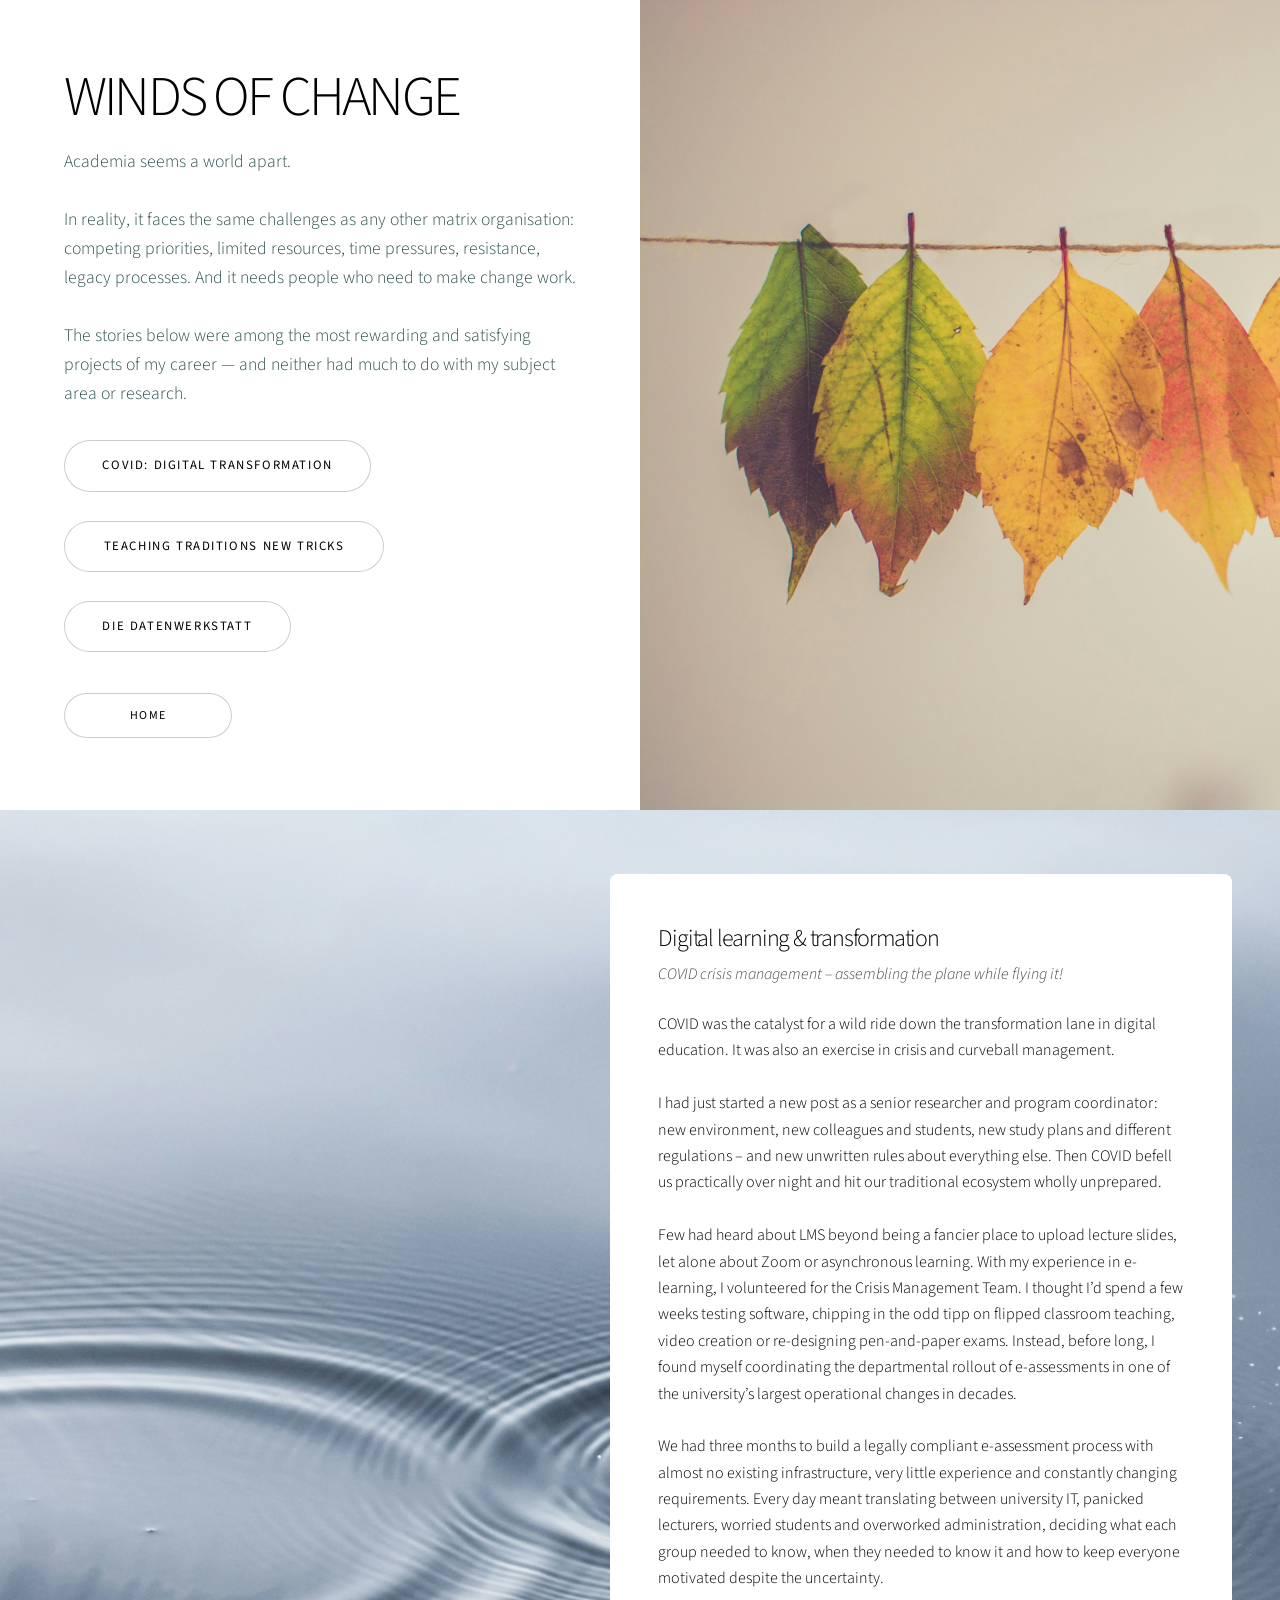
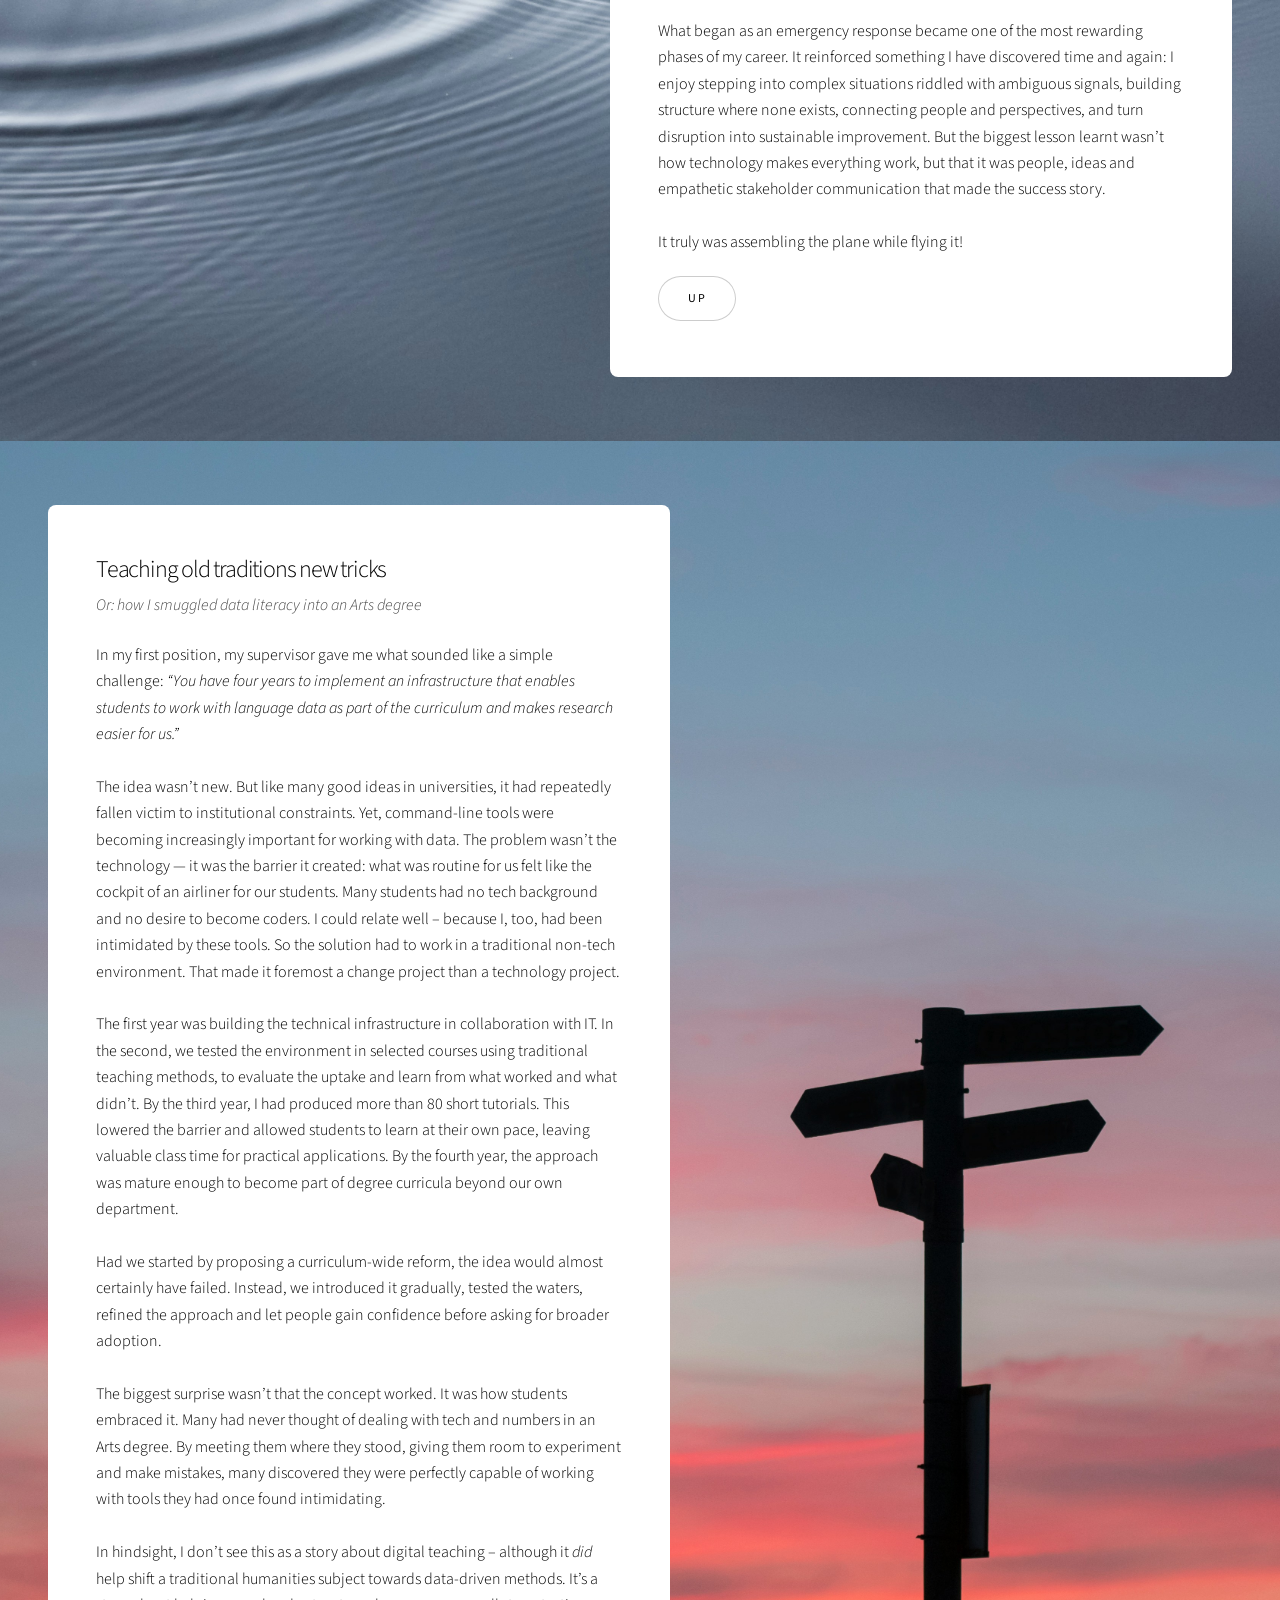
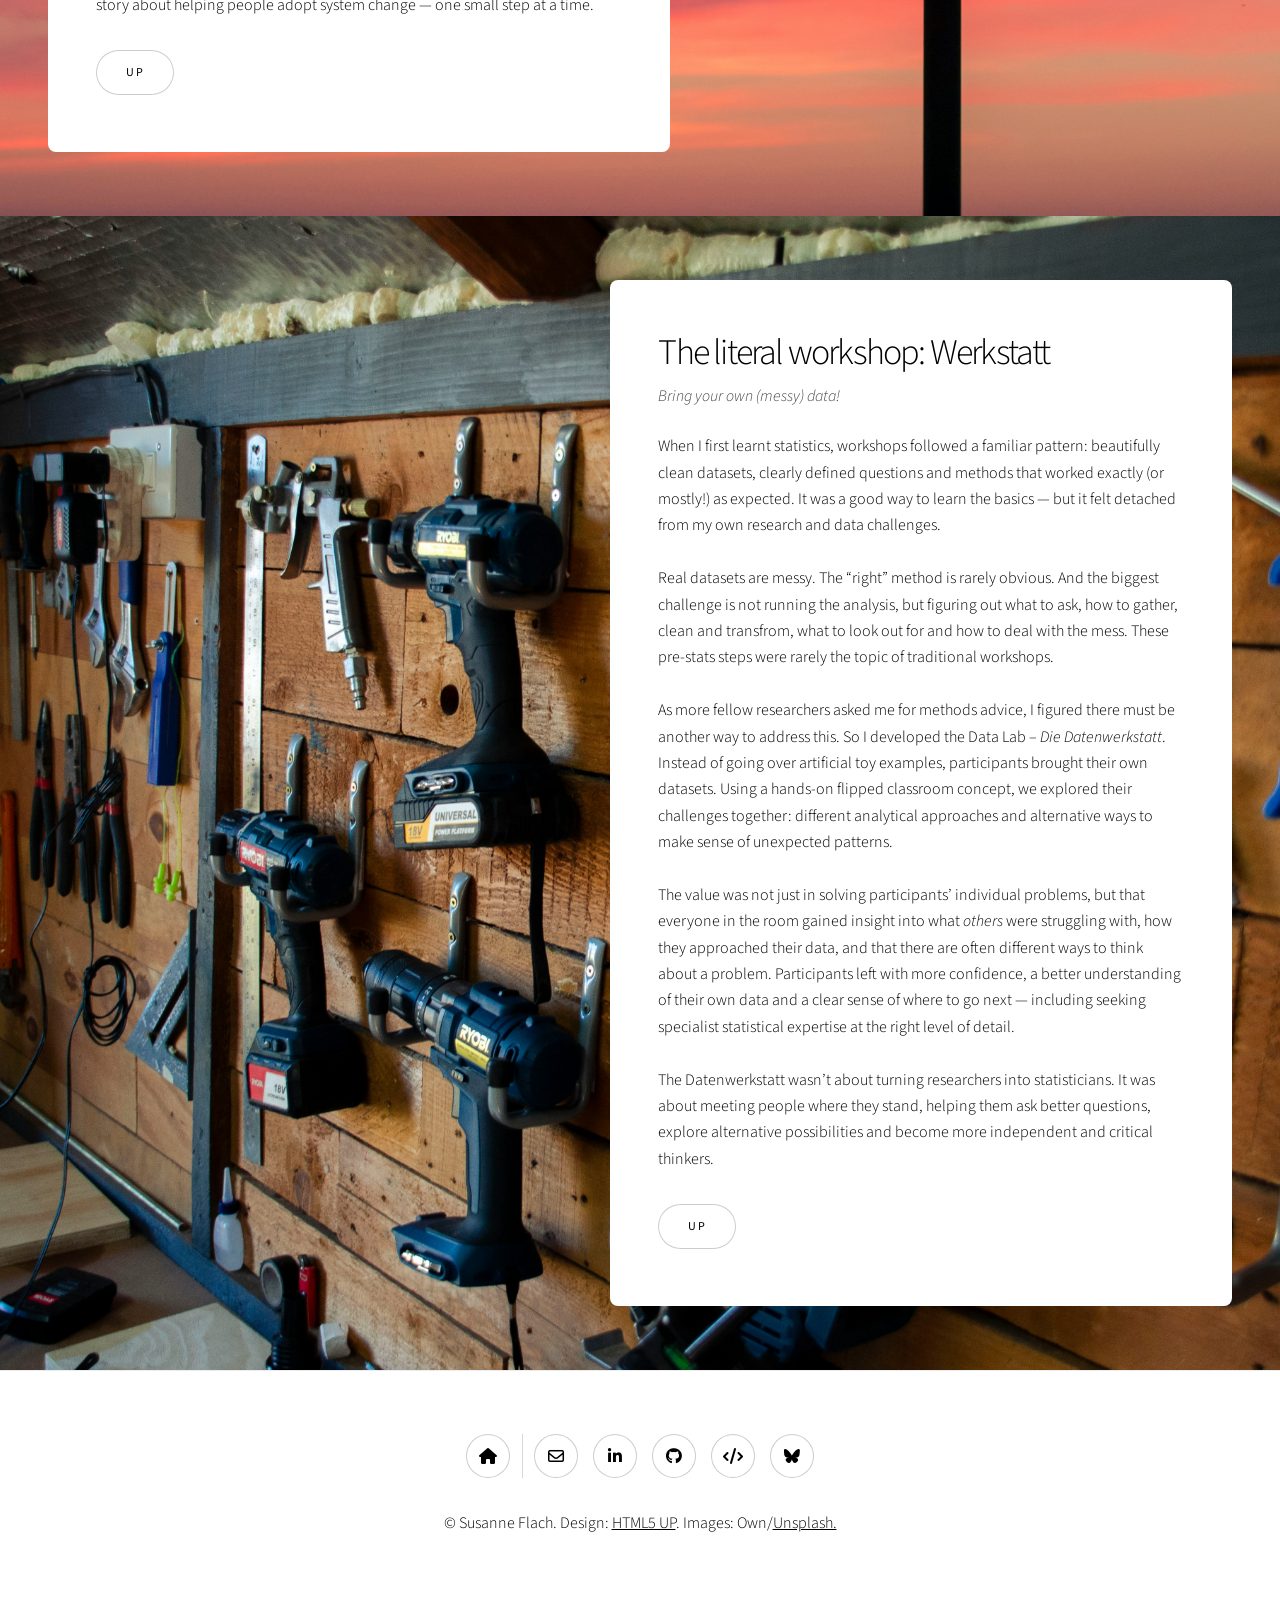
==== thirdpage.html @ 355e0c11 "Initial commit" ====
<!doctype html>
<!--
    Story by HTML5 UP
-->
<html>
  <head>
    <title>The Third Page</title>
    <meta charset="utf-8" />
    <meta
      name="viewport"
      content="width=device-width, initial-scale=1, user-scalable=no"
    />

    <link rel="stylesheet" href="assets/css/main.css" />
    <link rel="stylesheet" href="assets/css/custom.css" />

    <noscript>
      <link rel="stylesheet" href="assets/css/noscript.css" />
    </noscript>
    <link
      rel="stylesheet"
      href="https://cdnjs.cloudflare.com/ajax/libs/font-awesome/6.5.2/css/all.min.css"
    />
  </head>

  <body class="is-preload">
    <!-- Wrapper -->
    <div id="wrapper" class="divided">
      <!-- INTRO -->
      <section
        class="banner style1 orient-left content-align-left image-position-left normal onload-image-fade-in onload-content-fade-right"
      >
        <div class="content">
          <h1>WINDS OF CHANGE</h1>

          <p class="major">
            Academia seems a world apart.<br /><br />In reality, it faces the
            same challenges as any other matrix organisation: competing
            priorities, limited resources, time pressures, resistance, legacy
            processes. And it needs people who need to make change work.
            <br /><br />The stories below were among the most rewarding and
            satisfying projects of my career — and neither had much to do with
            my subject area or research.
          </p>
          <ul class="actions stacked">
            <li>
              <a href="#covid-story" class="button large smooth-scroll"
                >COVID: Digital Transformation</a
              >
            </li>
            <li>
              <a href="#humanities-story" class="button large fit smooth-scroll"
                >Teaching traditions new tricks</a
              >
            </li>
            <li>
              <a href="#datalab-story" class="button large smooth-scroll"
                >Die Datenwerkstatt</a
              >
            </li>
          </ul>
          <ul class="actions stacked">
            <li>
              <a href="index.html" class="button big wide smooth-scroll-middle">
                HOME
              </a>
            </li>
          </ul>
        </div>

        <div class="image">
          <img
            src="images/unsplash/chris-lawton-5IHz5WhosQE-unsplash.jpg"
            alt=""
          />
        </div>
      </section>

      <!-- DIGITAL TRANSFORMATION -->
      <section
        class="spotlight style5 orient-right content-align-left image-position-center onscroll-image-fade-in"
        id="covid-story"
      >
        <div class="content">
          <h3>Digital learning & transformation</h3>
          <header>
            <p>
              COVID crisis management – assembling the plane while flying it!
            </p>
          </header>

          <p style="margin-bottom: 20px">
            COVID was the catalyst for a wild ride down the transformation lane
            in digital education. It was also an exercise in crisis and
            curveball management.<br /><br />I had just started a new post as a
            senior researcher and program coordinator: new environment, new
            colleagues and students, new study plans and different regulations –
            and new unwritten rules about everything else. Then COVID befell us
            practically over night and hit our traditional ecosystem wholly
            unprepared.<br /><br />Few had heard about LMS beyond being a
            fancier place to upload lecture slides, let alone about Zoom or
            asynchronous learning. With my experience in e-learning, I
            volunteered for the Crisis Management Team. I thought I’d spend a
            few weeks testing software, chipping in the odd tipp on flipped
            classroom teaching, video creation or re-designing pen-and-paper
            exams. Instead, before long, I found myself coordinating the
            departmental rollout of e-assessments in one of the university’s
            largest operational changes in decades.<br /><br />We had three
            months to build a legally compliant e-assessment process with almost
            no existing infrastructure, very little experience and constantly
            changing requirements. Every day meant translating between
            university IT, panicked lecturers, worried students and overworked
            administration, deciding what each group needed to know, when they
            needed to know it and how to keep everyone motivated despite the
            uncertainty.<br /><br />
            What began as an emergency response became one of the most rewarding
            phases of my career. It reinforced something I have discovered time
            and again: I enjoy stepping into complex situations riddled with
            ambiguous signals, building structure where none exists, connecting
            people and perspectives, and turn disruption into sustainable
            improvement. But the biggest lesson learnt wasn’t how technology
            makes everything work, but that it was people, ideas and empathetic
            stakeholder communication that made the success story.<br /><br />It
            truly was assembling the plane while flying it!
          </p>

          <ul class="actions stacked">
            <li>
              <a href="#" class="button">Up</a>
            </li>
          </ul>
        </div>

        <div class="image">
          <img
            src="images/unsplash/linus-nylund-Q5QspluNZmM-unsplash.jpg"
            alt=""
          />
        </div>
      </section>

      <!-- CHANGE MANAGEMENT -->
      <section
        class="spotlight style5 orient-left content-align-left image-position-center onscroll-image-fade-in"
        id="humanities-story"
      >
        <div class="content">
          <h3>Teaching old traditions new tricks</h3>
          <header>
            <p>Or: how I smuggled data literacy into an Arts degree</p>
          </header>
          <p>
            In my first position, my supervisor gave me what sounded like a
            simple challenge:
            <i
              >“You have four years to implement an infrastructure that enables
              students to work with language data as part of the curriculum and
              makes research easier for us.”</i
            >
            <br /><br />The idea wasn’t new. But like many good ideas in
            universities, it had repeatedly fallen victim to institutional
            constraints. Yet, command-line tools were becoming increasingly
            important for working with data. The problem wasn’t the technology —
            it was the barrier it created: what was routine for us felt like the
            cockpit of an airliner for our students. Many students had no tech
            background and no desire to become coders. I could relate well –
            because I, too, had been intimidated by these tools. So the solution
            had to work in a traditional non-tech environment. That made it
            foremost a change project than a technology project.<br /><br />The
            first year was building the technical infrastructure in
            collaboration with IT. In the second, we tested the environment in
            selected courses using traditional teaching methods, to evaluate the
            uptake and learn from what worked and what didn’t. By the third
            year, I had produced more than 80 short tutorials. This lowered the
            barrier and allowed students to learn at their own pace, leaving
            valuable class time for practical applications. By the fourth year,
            the approach was mature enough to become part of degree curricula
            beyond our own department. <br /><br />
            Had we started by proposing a curriculum-wide reform, the idea would
            almost certainly have failed. Instead, we introduced it gradually,
            tested the waters, refined the approach and let people gain
            confidence before asking for broader adoption.<br /><br />The
            biggest surprise wasn’t that the concept worked. It was how students
            embraced it. Many had never thought of dealing with tech and numbers
            in an Arts degree. By meeting them where they stood, giving them
            room to experiment and make mistakes, many discovered they were
            perfectly capable of working with tools they had once found
            intimidating.<br /><br />In hindsight, I don’t see this as a story
            about digital teaching – although it <i>did</i>
            help shift a traditional humanities subject towards data-driven
            methods. It’s a story about helping people adopt system change — one
            small step at a time.
          </p>

          <ul class="actions stacked">
            <li>
              <a href="#" class="button">Up</a>
            </li>
          </ul>
        </div>

        <div class="image">
          <img
            src="images/unsplash/javier-allegue-barros-C7B-ExXpOIE-unsplash.jpg"
            alt=""
          />
        </div>
      </section>

      <!-- DATENWERKSTATT -->
      <section
        class="spotlight style5 orient-right content-align-left image-position-center onscroll-image-fade-in"
        id="datalab-story"
      >
        <div class="content">
          <h2>The literal workshop: Werkstatt</h2>
          <header>
            <p>Bring your own (messy) data!</p>
          </header>

          <p>
            When I first learnt statistics, workshops followed a familiar
            pattern: beautifully clean datasets, clearly defined questions and
            methods that worked exactly (or mostly!) as expected. It was a good
            way to learn the basics — but it felt detached from my own research
            and data challenges.
            <br /><br />
            Real datasets are messy. The “right” method is rarely obvious. And
            the biggest challenge is not running the analysis, but figuring out
            what to ask, how to gather, clean and transfrom, what to look out
            for and how to deal with the mess. These pre-stats steps were rarely
            the topic of traditional workshops.
            <br /><br />
            As more fellow researchers asked me for methods advice, I figured
            there must be another way to address this. So I developed the Data
            Lab –
            <i>Die Datenwerkstatt</i>. Instead of going over artificial toy
            examples, participants brought their own datasets. Using a hands-on
            flipped classroom concept, we explored their challenges together:
            different analytical approaches and alternative ways to make sense
            of unexpected patterns. <br /><br />
            The value was not just in solving participants’ individual problems,
            but that everyone in the room gained insight into what
            <i>others</i> were struggling with, how they approached their data,
            and that there are often different ways to think about a problem.
            Participants left with more confidence, a better understanding of
            their own data and a clear sense of where to go next — including
            seeking specialist statistical expertise at the right level of
            detail. <br /><br />
            The Datenwerkstatt wasn’t about turning researchers into
            statisticians. It was about meeting people where they stand, helping
            them ask better questions, explore alternative possibilities and
            become more independent and critical thinkers.
          </p>
          <ul class="actions stacked">
            <li>
              <a href="#" class="button">Up</a>
            </li>
          </ul>
        </div>

        <div class="image">
          <img
            src="images/unsplash/ryno-marais-42eUGq_IOow-unsplash.jpg"
            alt=""
          />
        </div>
      </section>

      <!-- Four -->

      <!-- Footer -->
      <footer class="wrapper style1 align-center">
        <div class="inner">
          <ul class="icons">
            <li class="divider">
              <a href="index.html" class="icon solid style2 fa-home">
                <span class="label">Home</span>
              </a>
            </li>
            <li>
              <a href="mailto:vorzimmer@sfla.ch" class="icon style2 fa-envelope"
                ><span class="label">Email</span></a
              >
            </li>
            <li>
              <a
                href="https://www.linkedin.com/in/susanneflach/"
                target="_blank"
                class="icon brands style2 fa-linkedin-in"
                ><span class="label">LinkedIn</span></a
              >
            </li>
            <li>
              <a
                href="https://github.com/skeptikantin"
                target="_blank"
                class="icon brands style2 fab fa-github"
                ><span class="label">github</span></a
              >
            </li>
            <li>
              <a
                href="https://www.datascienceportfol.io/sflach"
                target="_blank"
                class="icon solid style2 fa-code"
                ><span class="label">github</span></a
              >
            </li>
            <li>
              <a
                href="https://bsky.app/profile/skeptikantin.bsky.social"
                target="_blank"
                class="icon brands style2 fab fa-bluesky"
                ><span class="label">github</span></a
              >
            </li>
          </ul>
          <p>
            &copy; Susanne Flach. Design:
            <a href="https://html5up.net">HTML5 UP</a>. Images: Own/<a
              href="https://unsplash.com/"
              >Unsplash.</a
            >
          </p>
        </div>
      </footer>
    </div>

    <!-- Scripts -->
    <script src="assets/js/jquery.min.js"></script>
    <script src="assets/js/jquery.scrollex.min.js"></script>
    <script src="assets/js/jquery.scrolly.min.js"></script>
    <script src="assets/js/browser.min.js"></script>
    <script src="assets/js/breakpoints.min.js"></script>
    <script src="assets/js/util.js"></script>
    <script src="assets/js/main.js"></script>

    <!-- Custom overrides -->
    <script src="assets/js/custom.js"></script>
  </body>
</html>
---- assets/css/main.css ----
@import url(fontawesome-all.min.css);
@import url('https://fonts.googleapis.com/css?family=Source+Sans+Pro:300,300i,400,400i');

/*
	Story by HTML5 UP
	html5up.net | @ajlkn
	Free for personal and commercial use under the CCA 3.0 license (html5up.net/license)
*/

html,
body,
div,
span,
applet,
object,
iframe,
h1,
h2,
h3,
h4,
h5,
h6,
p,
blockquote,
pre,
a,
abbr,
acronym,
address,
big,
cite,
code,
del,
dfn,
em,
img,
ins,
kbd,
q,
s,
samp,
small,
strike,
strong,
sub,
sup,
tt,
var,
b,
u,
i,
center,
dl,
dt,
dd,
ol,
ul,
li,
fieldset,
form,
label,
legend,
table,
caption,
tbody,
tfoot,
thead,
tr,
th,
td,
article,
aside,
canvas,
details,
embed,
figure,
figcaption,
footer,
header,
hgroup,
menu,
nav,
output,
ruby,
section,
summary,
time,
mark,
audio,
video {
  margin: 0;
  padding: 0;
  border: 0;
  font-size: 100%;
  font: inherit;
  vertical-align: baseline;
}

article,
aside,
details,
figcaption,
figure,
footer,
header,
hgroup,
menu,
nav,
section {
  display: block;
}

body {
  line-height: 1;
}

ol,
ul {
  list-style: none;
}

blockquote,
q {
  quotes: none;
}

blockquote:before,
blockquote:after,
q:before,
q:after {
  content: '';
  content: none;
}

table {
  border-collapse: collapse;
  border-spacing: 0;
}

body {
  -webkit-text-size-adjust: none;
}

mark {
  background-color: transparent;
  color: inherit;
}

input::-moz-focus-inner {
  border: 0;
  padding: 0;
}

input,
select,
textarea {
  -moz-appearance: none;
  -webkit-appearance: none;
  -ms-appearance: none;
  appearance: none;
}

/* Basic */

@-ms-viewport {
  width: device-width;
}

body {
  -ms-overflow-style: scrollbar;
}

@media screen and (max-width: 480px) {
  html,
  body {
    min-width: 320px;
  }
}

html {
  box-sizing: border-box;
}

*,
*:before,
*:after {
  box-sizing: inherit;
}

body {
  background: #ffffff;
}

body.is-preload *,
body.is-preload *:before,
body.is-preload *:after {
  -moz-animation: none !important;
  -webkit-animation: none !important;
  -ms-animation: none !important;
  animation: none !important;
  -moz-transition: none !important;
  -webkit-transition: none !important;
  -ms-transition: none !important;
  transition: none !important;
}

/* Type */

html {
  font-size: 18pt;
}

@media screen and (max-width: 1680px) {
  html {
    font-size: 14pt;
  }
}

@media screen and (max-width: 1280px) {
  html {
    font-size: 12pt;
  }
}

@media screen and (max-width: 736px) {
  html {
    font-size: 11pt;
  }
}

@media screen and (max-width: 360px) {
  html {
    font-size: 10pt;
  }
}

body {
  background-color: #ffffff;
  color: #000000;
}

body,
input,
select,
textarea {
  font-family: 'Source Sans Pro', Helvetica, sans-serif;
  font-size: 1rem;
  font-weight: 300;
  line-height: 1.65;
}

a {
  -moz-transition: color 0.2s ease-in-out;
  -webkit-transition: color 0.2s ease-in-out;
  -ms-transition: color 0.2s ease-in-out;
  transition: color 0.2s ease-in-out;
  text-decoration: underline;
}

a:hover {
  text-decoration: none;
}

strong,
b {
  font-weight: 400;
}

em,
i {
  font-style: italic;
}

p {
  margin: 0 0 2rem 0;
}

p.major {
  font-size: 1.25rem;
}

h1,
h2,
h3,
h4,
h5,
h6 {
  font-weight: 300;
  line-height: 1.375;
  letter-spacing: -0.05em;
  margin: 0 0 1rem 0;
}

h1 a,
h2 a,
h3 a,
h4 a,
h5 a,
h6 a {
  color: inherit;
  text-decoration: none;
}

h1 {
  font-size: 3.5rem;
  line-height: 1.2;
}

h2 {
  font-size: 2.25rem;
}

h3 {
  font-size: 1.5rem;
}

h4 {
  font-size: 1.1rem;
}

h5 {
  font-size: 0.9rem;
}

h6 {
  font-size: 0.7rem;
}

sub {
  font-size: 0.8rem;
  position: relative;
  top: 0.5rem;
}

sup {
  font-size: 0.8rem;
  position: relative;
  top: -0.5rem;
}

blockquote {
  border-left: solid 4px;
  font-style: italic;
  margin: 0 0 2rem 0;
  padding: 0.5rem 0 0.5rem 2rem;
}

code {
  border-radius: 4px;
  font-family: 'Courier New', monospace;
  font-size: 0.9em;
  margin: 0 0.25rem;
  padding: 0.25rem 0.325rem;
}

pre {
  -webkit-overflow-scrolling: touch;
  font-family: 'Courier New', monospace;
  font-size: 0.9em;
  margin: 0 0 2rem 0;
}

pre code {
  display: block;
  line-height: 1.5;
  padding: 0.75rem 1rem;
  overflow-x: auto;
}

hr {
  border: 0;
  border-bottom: solid 1px;
  margin: 2.5rem 0;
}

hr.major {
  margin: 3.5rem 0;
}

.align-left {
  text-align: left;
}

.align-center {
  text-align: center;
}

.align-right {
  text-align: right;
}

@media screen and (max-width: 736px) {
  p.major {
    font-size: 1.1rem;
  }

  h1 {
    font-size: 2.5rem;
  }

  h2 {
    font-size: 2rem;
  }

  h3 {
    font-size: 1.25rem;
  }

  h4 {
    font-size: 1rem;
  }
}

input,
select,
textarea {
  color: #000000;
}

a {
  color: #000000;
}

a:hover {
  color: #47d3e5;
}

strong,
b {
  color: #000000;
}

h1,
h2,
h3,
h4,
h5,
h6 {
  color: #000000;
}

blockquote {
  border-left-color: rgba(0, 0, 0, 0.2);
}

code {
  background: rgba(0, 0, 0, 0.05);
  border-color: rgba(0, 0, 0, 0.2);
}

hr {
  border-bottom-color: rgba(0, 0, 0, 0.2);
}

/* Row */

.row {
  display: flex;
  flex-wrap: wrap;
  box-sizing: border-box;
  align-items: stretch;
}

.row > * {
  box-sizing: border-box;
}

.row.gtr-uniform > * > :last-child {
  margin-bottom: 0;
}

.row.aln-left {
  justify-content: flex-start;
}

.row.aln-center {
  justify-content: center;
}

.row.aln-right {
  justify-content: flex-end;
}

.row.aln-top {
  align-items: flex-start;
}

.row.aln-middle {
  align-items: center;
}

.row.aln-bottom {
  align-items: flex-end;
}

.row > .imp {
  order: -1;
}

.row > .col-1 {
  width: 8.33333%;
}

.row > .off-1 {
  margin-left: 8.33333%;
}

.row > .col-2 {
  width: 16.66667%;
}

.row > .off-2 {
  margin-left: 16.66667%;
}

.row > .col-3 {
  width: 25%;
}

.row > .off-3 {
  margin-left: 25%;
}

.row > .col-4 {
  width: 33.33333%;
}

.row > .off-4 {
  margin-left: 33.33333%;
}

.row > .col-5 {
  width: 41.66667%;
}

.row > .off-5 {
  margin-left: 41.66667%;
}

.row > .col-6 {
  width: 50%;
}

.row > .off-6 {
  margin-left: 50%;
}

.row > .col-7 {
  width: 58.33333%;
}

.row > .off-7 {
  margin-left: 58.33333%;
}

.row > .col-8 {
  width: 66.66667%;
}

.row > .off-8 {
  margin-left: 66.66667%;
}

.row > .col-9 {
  width: 75%;
}

.row > .off-9 {
  margin-left: 75%;
}

.row > .col-10 {
  width: 83.33333%;
}

.row > .off-10 {
  margin-left: 83.33333%;
}

.row > .col-11 {
  width: 91.66667%;
}

.row > .off-11 {
  margin-left: 91.66667%;
}

.row > .col-12 {
  width: 100%;
}

.row > .off-12 {
  margin-left: 100%;
}

.row.gtr-0 {
  margin-top: 0;
  margin-left: 0rem;
}

.row.gtr-0 > * {
  padding: 0 0 0 0rem;
}

.row.gtr-0.gtr-uniform {
  margin-top: 0rem;
}

.row.gtr-0.gtr-uniform > * {
  padding-top: 0rem;
}

.row.gtr-25 {
  margin-top: 0;
  margin-left: -0.5rem;
}

.row.gtr-25 > * {
  padding: 0 0 0 0.5rem;
}

.row.gtr-25.gtr-uniform {
  margin-top: -0.5rem;
}

.row.gtr-25.gtr-uniform > * {
  padding-top: 0.5rem;
}

.row.gtr-50 {
  margin-top: 0;
  margin-left: -1rem;
}

.row.gtr-50 > * {
  padding: 0 0 0 1rem;
}

.row.gtr-50.gtr-uniform {
  margin-top: -1rem;
}

.row.gtr-50.gtr-uniform > * {
  padding-top: 1rem;
}

.row {
  margin-top: 0;
  margin-left: -2rem;
}

.row > * {
  padding: 0 0 0 2rem;
}

.row.gtr-uniform {
  margin-top: -2rem;
}

.row.gtr-uniform > * {
  padding-top: 2rem;
}

.row.gtr-150 {
  margin-top: 0;
  margin-left: -3rem;
}

.row.gtr-150 > * {
  padding: 0 0 0 3rem;
}

.row.gtr-150.gtr-uniform {
  margin-top: -3rem;
}

.row.gtr-150.gtr-uniform > * {
  padding-top: 3rem;
}

.row.gtr-200 {
  margin-top: 0;
  margin-left: -4rem;
}

.row.gtr-200 > * {
  padding: 0 0 0 4rem;
}

.row.gtr-200.gtr-uniform {
  margin-top: -4rem;
}

.row.gtr-200.gtr-uniform > * {
  padding-top: 4rem;
}

@media screen and (max-width: 1680px) {
  .row {
    display: flex;
    flex-wrap: wrap;
    box-sizing: border-box;
    align-items: stretch;
  }

  .row > * {
    box-sizing: border-box;
  }

  .row.gtr-uniform > * > :last-child {
    margin-bottom: 0;
  }

  .row.aln-left {
    justify-content: flex-start;
  }

  .row.aln-center {
    justify-content: center;
  }

  .row.aln-right {
    justify-content: flex-end;
  }

  .row.aln-top {
    align-items: flex-start;
  }

  .row.aln-middle {
    align-items: center;
  }

  .row.aln-bottom {
    align-items: flex-end;
  }

  .row > .imp-xlarge {
    order: -1;
  }

  .row > .col-1-xlarge {
    width: 8.33333%;
  }

  .row > .off-1-xlarge {
    margin-left: 8.33333%;
  }

  .row > .col-2-xlarge {
    width: 16.66667%;
  }

  .row > .off-2-xlarge {
    margin-left: 16.66667%;
  }

  .row > .col-3-xlarge {
    width: 25%;
  }

  .row > .off-3-xlarge {
    margin-left: 25%;
  }

  .row > .col-4-xlarge {
    width: 33.33333%;
  }

  .row > .off-4-xlarge {
    margin-left: 33.33333%;
  }

  .row > .col-5-xlarge {
    width: 41.66667%;
  }

  .row > .off-5-xlarge {
    margin-left: 41.66667%;
  }

  .row > .col-6-xlarge {
    width: 50%;
  }

  .row > .off-6-xlarge {
    margin-left: 50%;
  }

  .row > .col-7-xlarge {
    width: 58.33333%;
  }

  .row > .off-7-xlarge {
    margin-left: 58.33333%;
  }

  .row > .col-8-xlarge {
    width: 66.66667%;
  }

  .row > .off-8-xlarge {
    margin-left: 66.66667%;
  }

  .row > .col-9-xlarge {
    width: 75%;
  }

  .row > .off-9-xlarge {
    margin-left: 75%;
  }

  .row > .col-10-xlarge {
    width: 83.33333%;
  }

  .row > .off-10-xlarge {
    margin-left: 83.33333%;
  }

  .row > .col-11-xlarge {
    width: 91.66667%;
  }

  .row > .off-11-xlarge {
    margin-left: 91.66667%;
  }

  .row > .col-12-xlarge {
    width: 100%;
  }

  .row > .off-12-xlarge {
    margin-left: 100%;
  }

  .row.gtr-0 {
    margin-top: 0;
    margin-left: 0rem;
  }

  .row.gtr-0 > * {
    padding: 0 0 0 0rem;
  }

  .row.gtr-0.gtr-uniform {
    margin-top: 0rem;
  }

  .row.gtr-0.gtr-uniform > * {
    padding-top: 0rem;
  }

  .row.gtr-25 {
    margin-top: 0;
    margin-left: -0.5rem;
  }

  .row.gtr-25 > * {
    padding: 0 0 0 0.5rem;
  }

  .row.gtr-25.gtr-uniform {
    margin-top: -0.5rem;
  }

  .row.gtr-25.gtr-uniform > * {
    padding-top: 0.5rem;
  }

  .row.gtr-50 {
    margin-top: 0;
    margin-left: -1rem;
  }

  .row.gtr-50 > * {
    padding: 0 0 0 1rem;
  }

  .row.gtr-50.gtr-uniform {
    margin-top: -1rem;
  }

  .row.gtr-50.gtr-uniform > * {
    padding-top: 1rem;
  }

  .row {
    margin-top: 0;
    margin-left: -2rem;
  }

  .row > * {
    padding: 0 0 0 2rem;
  }

  .row.gtr-uniform {
    margin-top: -2rem;
  }

  .row.gtr-uniform > * {
    padding-top: 2rem;
  }

  .row.gtr-150 {
    margin-top: 0;
    margin-left: -3rem;
  }

  .row.gtr-150 > * {
    padding: 0 0 0 3rem;
  }

  .row.gtr-150.gtr-uniform {
    margin-top: -3rem;
  }

  .row.gtr-150.gtr-uniform > * {
    padding-top: 3rem;
  }

  .row.gtr-200 {
    margin-top: 0;
    margin-left: -4rem;
  }

  .row.gtr-200 > * {
    padding: 0 0 0 4rem;
  }

  .row.gtr-200.gtr-uniform {
    margin-top: -4rem;
  }

  .row.gtr-200.gtr-uniform > * {
    padding-top: 4rem;
  }
}

@media screen and (max-width: 1280px) {
  .row {
    display: flex;
    flex-wrap: wrap;
    box-sizing: border-box;
    align-items: stretch;
  }

  .row > * {
    box-sizing: border-box;
  }

  .row.gtr-uniform > * > :last-child {
    margin-bottom: 0;
  }

  .row.aln-left {
    justify-content: flex-start;
  }

  .row.aln-center {
    justify-content: center;
  }

  .row.aln-right {
    justify-content: flex-end;
  }

  .row.aln-top {
    align-items: flex-start;
  }

  .row.aln-middle {
    align-items: center;
  }

  .row.aln-bottom {
    align-items: flex-end;
  }

  .row > .imp-large {
    order: -1;
  }

  .row > .col-1-large {
    width: 8.33333%;
  }

  .row > .off-1-large {
    margin-left: 8.33333%;
  }

  .row > .col-2-large {
    width: 16.66667%;
  }

  .row > .off-2-large {
    margin-left: 16.66667%;
  }

  .row > .col-3-large {
    width: 25%;
  }

  .row > .off-3-large {
    margin-left: 25%;
  }

  .row > .col-4-large {
    width: 33.33333%;
  }

  .row > .off-4-large {
    margin-left: 33.33333%;
  }

  .row > .col-5-large {
    width: 41.66667%;
  }

  .row > .off-5-large {
    margin-left: 41.66667%;
  }

  .row > .col-6-large {
    width: 50%;
  }

  .row > .off-6-large {
    margin-left: 50%;
  }

  .row > .col-7-large {
    width: 58.33333%;
  }

  .row > .off-7-large {
    margin-left: 58.33333%;
  }

  .row > .col-8-large {
    width: 66.66667%;
  }

  .row > .off-8-large {
    margin-left: 66.66667%;
  }

  .row > .col-9-large {
    width: 75%;
  }

  .row > .off-9-large {
    margin-left: 75%;
  }

  .row > .col-10-large {
    width: 83.33333%;
  }

  .row > .off-10-large {
    margin-left: 83.33333%;
  }

  .row > .col-11-large {
    width: 91.66667%;
  }

  .row > .off-11-large {
    margin-left: 91.66667%;
  }

  .row > .col-12-large {
    width: 100%;
  }

  .row > .off-12-large {
    margin-left: 100%;
  }

  .row.gtr-0 {
    margin-top: 0;
    margin-left: 0rem;
  }

  .row.gtr-0 > * {
    padding: 0 0 0 0rem;
  }

  .row.gtr-0.gtr-uniform {
    margin-top: 0rem;
  }

  .row.gtr-0.gtr-uniform > * {
    padding-top: 0rem;
  }

  .row.gtr-25 {
    margin-top: 0;
    margin-left: -0.5rem;
  }

  .row.gtr-25 > * {
    padding: 0 0 0 0.5rem;
  }

  .row.gtr-25.gtr-uniform {
    margin-top: -0.5rem;
  }

  .row.gtr-25.gtr-uniform > * {
    padding-top: 0.5rem;
  }

  .row.gtr-50 {
    margin-top: 0;
    margin-left: -1rem;
  }

  .row.gtr-50 > * {
    padding: 0 0 0 1rem;
  }

  .row.gtr-50.gtr-uniform {
    margin-top: -1rem;
  }

  .row.gtr-50.gtr-uniform > * {
    padding-top: 1rem;
  }

  .row {
    margin-top: 0;
    margin-left: -2rem;
  }

  .row > * {
    padding: 0 0 0 2rem;
  }

  .row.gtr-uniform {
    margin-top: -2rem;
  }

  .row.gtr-uniform > * {
    padding-top: 2rem;
  }

  .row.gtr-150 {
    margin-top: 0;
    margin-left: -3rem;
  }

  .row.gtr-150 > * {
    padding: 0 0 0 3rem;
  }

  .row.gtr-150.gtr-uniform {
    margin-top: -3rem;
  }

  .row.gtr-150.gtr-uniform > * {
    padding-top: 3rem;
  }

  .row.gtr-200 {
    margin-top: 0;
    margin-left: -4rem;
  }

  .row.gtr-200 > * {
    padding: 0 0 0 4rem;
  }

  .row.gtr-200.gtr-uniform {
    margin-top: -4rem;
  }

  .row.gtr-200.gtr-uniform > * {
    padding-top: 4rem;
  }
}

@media screen and (max-width: 980px) {
  .row {
    display: flex;
    flex-wrap: wrap;
    box-sizing: border-box;
    align-items: stretch;
  }

  .row > * {
    box-sizing: border-box;
  }

  .row.gtr-uniform > * > :last-child {
    margin-bottom: 0;
  }

  .row.aln-left {
    justify-content: flex-start;
  }

  .row.aln-center {
    justify-content: center;
  }

  .row.aln-right {
    justify-content: flex-end;
  }

  .row.aln-top {
    align-items: flex-start;
  }

  .row.aln-middle {
    align-items: center;
  }

  .row.aln-bottom {
    align-items: flex-end;
  }

  .row > .imp-medium {
    order: -1;
  }

  .row > .col-1-medium {
    width: 8.33333%;
  }

  .row > .off-1-medium {
    margin-left: 8.33333%;
  }

  .row > .col-2-medium {
    width: 16.66667%;
  }

  .row > .off-2-medium {
    margin-left: 16.66667%;
  }

  .row > .col-3-medium {
    width: 25%;
  }

  .row > .off-3-medium {
    margin-left: 25%;
  }

  .row > .col-4-medium {
    width: 33.33333%;
  }

  .row > .off-4-medium {
    margin-left: 33.33333%;
  }

  .row > .col-5-medium {
    width: 41.66667%;
  }

  .row > .off-5-medium {
    margin-left: 41.66667%;
  }

  .row > .col-6-medium {
    width: 50%;
  }

  .row > .off-6-medium {
    margin-left: 50%;
  }

  .row > .col-7-medium {
    width: 58.33333%;
  }

  .row > .off-7-medium {
    margin-left: 58.33333%;
  }

  .row > .col-8-medium {
    width: 66.66667%;
  }

  .row > .off-8-medium {
    margin-left: 66.66667%;
  }

  .row > .col-9-medium {
    width: 75%;
  }

  .row > .off-9-medium {
    margin-left: 75%;
  }

  .row > .col-10-medium {
    width: 83.33333%;
  }

  .row > .off-10-medium {
    margin-left: 83.33333%;
  }

  .row > .col-11-medium {
    width: 91.66667%;
  }

  .row > .off-11-medium {
    margin-left: 91.66667%;
  }

  .row > .col-12-medium {
    width: 100%;
  }

  .row > .off-12-medium {
    margin-left: 100%;
  }

  .row.gtr-0 {
    margin-top: 0;
    margin-left: 0rem;
  }

  .row.gtr-0 > * {
    padding: 0 0 0 0rem;
  }

  .row.gtr-0.gtr-uniform {
    margin-top: 0rem;
  }

  .row.gtr-0.gtr-uniform > * {
    padding-top: 0rem;
  }

  .row.gtr-25 {
    margin-top: 0;
    margin-left: -0.5rem;
  }

  .row.gtr-25 > * {
    padding: 0 0 0 0.5rem;
  }

  .row.gtr-25.gtr-uniform {
    margin-top: -0.5rem;
  }

  .row.gtr-25.gtr-uniform > * {
    padding-top: 0.5rem;
  }

  .row.gtr-50 {
    margin-top: 0;
    margin-left: -1rem;
  }

  .row.gtr-50 > * {
    padding: 0 0 0 1rem;
  }

  .row.gtr-50.gtr-uniform {
    margin-top: -1rem;
  }

  .row.gtr-50.gtr-uniform > * {
    padding-top: 1rem;
  }

  .row {
    margin-top: 0;
    margin-left: -2rem;
  }

  .row > * {
    padding: 0 0 0 2rem;
  }

  .row.gtr-uniform {
    margin-top: -2rem;
  }

  .row.gtr-uniform > * {
    padding-top: 2rem;
  }

  .row.gtr-150 {
    margin-top: 0;
    margin-left: -3rem;
  }

  .row.gtr-150 > * {
    padding: 0 0 0 3rem;
  }

  .row.gtr-150.gtr-uniform {
    margin-top: -3rem;
  }

  .row.gtr-150.gtr-uniform > * {
    padding-top: 3rem;
  }

  .row.gtr-200 {
    margin-top: 0;
    margin-left: -4rem;
  }

  .row.gtr-200 > * {
    padding: 0 0 0 4rem;
  }

  .row.gtr-200.gtr-uniform {
    margin-top: -4rem;
  }

  .row.gtr-200.gtr-uniform > * {
    padding-top: 4rem;
  }
}

@media screen and (max-width: 736px) {
  .row {
    display: flex;
    flex-wrap: wrap;
    box-sizing: border-box;
    align-items: stretch;
  }

  .row > * {
    box-sizing: border-box;
  }

  .row.gtr-uniform > * > :last-child {
    margin-bottom: 0;
  }

  .row.aln-left {
    justify-content: flex-start;
  }

  .row.aln-center {
    justify-content: center;
  }

  .row.aln-right {
    justify-content: flex-end;
  }

  .row.aln-top {
    align-items: flex-start;
  }

  .row.aln-middle {
    align-items: center;
  }

  .row.aln-bottom {
    align-items: flex-end;
  }

  .row > .imp-small {
    order: -1;
  }

  .row > .col-1-small {
    width: 8.33333%;
  }

  .row > .off-1-small {
    margin-left: 8.33333%;
  }

  .row > .col-2-small {
    width: 16.66667%;
  }

  .row > .off-2-small {
    margin-left: 16.66667%;
  }

  .row > .col-3-small {
    width: 25%;
  }

  .row > .off-3-small {
    margin-left: 25%;
  }

  .row > .col-4-small {
    width: 33.33333%;
  }

  .row > .off-4-small {
    margin-left: 33.33333%;
  }

  .row > .col-5-small {
    width: 41.66667%;
  }

  .row > .off-5-small {
    margin-left: 41.66667%;
  }

  .row > .col-6-small {
    width: 50%;
  }

  .row > .off-6-small {
    margin-left: 50%;
  }

  .row > .col-7-small {
    width: 58.33333%;
  }

  .row > .off-7-small {
    margin-left: 58.33333%;
  }

  .row > .col-8-small {
    width: 66.66667%;
  }

  .row > .off-8-small {
    margin-left: 66.66667%;
  }

  .row > .col-9-small {
    width: 75%;
  }

  .row > .off-9-small {
    margin-left: 75%;
  }

  .row > .col-10-small {
    width: 83.33333%;
  }

  .row > .off-10-small {
    margin-left: 83.33333%;
  }

  .row > .col-11-small {
    width: 91.66667%;
  }

  .row > .off-11-small {
    margin-left: 91.66667%;
  }

  .row > .col-12-small {
    width: 100%;
  }

  .row > .off-12-small {
    margin-left: 100%;
  }

  .row.gtr-0 {
    margin-top: 0;
    margin-left: 0rem;
  }

  .row.gtr-0 > * {
    padding: 0 0 0 0rem;
  }

  .row.gtr-0.gtr-uniform {
    margin-top: 0rem;
  }

  .row.gtr-0.gtr-uniform > * {
    padding-top: 0rem;
  }

  .row.gtr-25 {
    margin-top: 0;
    margin-left: -0.5rem;
  }

  .row.gtr-25 > * {
    padding: 0 0 0 0.5rem;
  }

  .row.gtr-25.gtr-uniform {
    margin-top: -0.5rem;
  }

  .row.gtr-25.gtr-uniform > * {
    padding-top: 0.5rem;
  }

  .row.gtr-50 {
    margin-top: 0;
    margin-left: -1rem;
  }

  .row.gtr-50 > * {
    padding: 0 0 0 1rem;
  }

  .row.gtr-50.gtr-uniform {
    margin-top: -1rem;
  }

  .row.gtr-50.gtr-uniform > * {
    padding-top: 1rem;
  }

  .row {
    margin-top: 0;
    margin-left: -2rem;
  }

  .row > * {
    padding: 0 0 0 2rem;
  }

  .row.gtr-uniform {
    margin-top: -2rem;
  }

  .row.gtr-uniform > * {
    padding-top: 2rem;
  }

  .row.gtr-150 {
    margin-top: 0;
    margin-left: -3rem;
  }

  .row.gtr-150 > * {
    padding: 0 0 0 3rem;
  }

  .row.gtr-150.gtr-uniform {
    margin-top: -3rem;
  }

  .row.gtr-150.gtr-uniform > * {
    padding-top: 3rem;
  }

  .row.gtr-200 {
    margin-top: 0;
    margin-left: -4rem;
  }

  .row.gtr-200 > * {
    padding: 0 0 0 4rem;
  }

  .row.gtr-200.gtr-uniform {
    margin-top: -4rem;
  }

  .row.gtr-200.gtr-uniform > * {
    padding-top: 4rem;
  }
}

@media screen and (max-width: 480px) {
  .row {
    display: flex;
    flex-wrap: wrap;
    box-sizing: border-box;
    align-items: stretch;
  }

  .row > * {
    box-sizing: border-box;
  }

  .row.gtr-uniform > * > :last-child {
    margin-bottom: 0;
  }

  .row.aln-left {
    justify-content: flex-start;
  }

  .row.aln-center {
    justify-content: center;
  }

  .row.aln-right {
    justify-content: flex-end;
  }

  .row.aln-top {
    align-items: flex-start;
  }

  .row.aln-middle {
    align-items: center;
  }

  .row.aln-bottom {
    align-items: flex-end;
  }

  .row > .imp-xsmall {
    order: -1;
  }

  .row > .col-1-xsmall {
    width: 8.33333%;
  }

  .row > .off-1-xsmall {
    margin-left: 8.33333%;
  }

  .row > .col-2-xsmall {
    width: 16.66667%;
  }

  .row > .off-2-xsmall {
    margin-left: 16.66667%;
  }

  .row > .col-3-xsmall {
    width: 25%;
  }

  .row > .off-3-xsmall {
    margin-left: 25%;
  }

  .row > .col-4-xsmall {
    width: 33.33333%;
  }

  .row > .off-4-xsmall {
    margin-left: 33.33333%;
  }

  .row > .col-5-xsmall {
    width: 41.66667%;
  }

  .row > .off-5-xsmall {
    margin-left: 41.66667%;
  }

  .row > .col-6-xsmall {
    width: 50%;
  }

  .row > .off-6-xsmall {
    margin-left: 50%;
  }

  .row > .col-7-xsmall {
    width: 58.33333%;
  }

  .row > .off-7-xsmall {
    margin-left: 58.33333%;
  }

  .row > .col-8-xsmall {
    width: 66.66667%;
  }

  .row > .off-8-xsmall {
    margin-left: 66.66667%;
  }

  .row > .col-9-xsmall {
    width: 75%;
  }

  .row > .off-9-xsmall {
    margin-left: 75%;
  }

  .row > .col-10-xsmall {
    width: 83.33333%;
  }

  .row > .off-10-xsmall {
    margin-left: 83.33333%;
  }

  .row > .col-11-xsmall {
    width: 91.66667%;
  }

  .row > .off-11-xsmall {
    margin-left: 91.66667%;
  }

  .row > .col-12-xsmall {
    width: 100%;
  }

  .row > .off-12-xsmall {
    margin-left: 100%;
  }

  .row.gtr-0 {
    margin-top: 0;
    margin-left: 0rem;
  }

  .row.gtr-0 > * {
    padding: 0 0 0 0rem;
  }

  .row.gtr-0.gtr-uniform {
    margin-top: 0rem;
  }

  .row.gtr-0.gtr-uniform > * {
    padding-top: 0rem;
  }

  .row.gtr-25 {
    margin-top: 0;
    margin-left: -0.5rem;
  }

  .row.gtr-25 > * {
    padding: 0 0 0 0.5rem;
  }

  .row.gtr-25.gtr-uniform {
    margin-top: -0.5rem;
  }

  .row.gtr-25.gtr-uniform > * {
    padding-top: 0.5rem;
  }

  .row.gtr-50 {
    margin-top: 0;
    margin-left: -1rem;
  }

  .row.gtr-50 > * {
    padding: 0 0 0 1rem;
  }

  .row.gtr-50.gtr-uniform {
    margin-top: -1rem;
  }

  .row.gtr-50.gtr-uniform > * {
    padding-top: 1rem;
  }

  .row {
    margin-top: 0;
    margin-left: -2rem;
  }

  .row > * {
    padding: 0 0 0 2rem;
  }

  .row.gtr-uniform {
    margin-top: -2rem;
  }

  .row.gtr-uniform > * {
    padding-top: 2rem;
  }

  .row.gtr-150 {
    margin-top: 0;
    margin-left: -3rem;
  }

  .row.gtr-150 > * {
    padding: 0 0 0 3rem;
  }

  .row.gtr-150.gtr-uniform {
    margin-top: -3rem;
  }

  .row.gtr-150.gtr-uniform > * {
    padding-top: 3rem;
  }

  .row.gtr-200 {
    margin-top: 0;
    margin-left: -4rem;
  }

  .row.gtr-200 > * {
    padding: 0 0 0 4rem;
  }

  .row.gtr-200.gtr-uniform {
    margin-top: -4rem;
  }

  .row.gtr-200.gtr-uniform > * {
    padding-top: 4rem;
  }
}

@media screen and (max-width: 360px) {
  .row {
    display: flex;
    flex-wrap: wrap;
    box-sizing: border-box;
    align-items: stretch;
  }

  .row > * {
    box-sizing: border-box;
  }

  .row.gtr-uniform > * > :last-child {
    margin-bottom: 0;
  }

  .row.aln-left {
    justify-content: flex-start;
  }

  .row.aln-center {
    justify-content: center;
  }

  .row.aln-right {
    justify-content: flex-end;
  }

  .row.aln-top {
    align-items: flex-start;
  }

  .row.aln-middle {
    align-items: center;
  }

  .row.aln-bottom {
    align-items: flex-end;
  }

  .row > .imp-xxsmall {
    order: -1;
  }

  .row > .col-1-xxsmall {
    width: 8.33333%;
  }

  .row > .off-1-xxsmall {
    margin-left: 8.33333%;
  }

  .row > .col-2-xxsmall {
    width: 16.66667%;
  }

  .row > .off-2-xxsmall {
    margin-left: 16.66667%;
  }

  .row > .col-3-xxsmall {
    width: 25%;
  }

  .row > .off-3-xxsmall {
    margin-left: 25%;
  }

  .row > .col-4-xxsmall {
    width: 33.33333%;
  }

  .row > .off-4-xxsmall {
    margin-left: 33.33333%;
  }

  .row > .col-5-xxsmall {
    width: 41.66667%;
  }

  .row > .off-5-xxsmall {
    margin-left: 41.66667%;
  }

  .row > .col-6-xxsmall {
    width: 50%;
  }

  .row > .off-6-xxsmall {
    margin-left: 50%;
  }

  .row > .col-7-xxsmall {
    width: 58.33333%;
  }

  .row > .off-7-xxsmall {
    margin-left: 58.33333%;
  }

  .row > .col-8-xxsmall {
    width: 66.66667%;
  }

  .row > .off-8-xxsmall {
    margin-left: 66.66667%;
  }

  .row > .col-9-xxsmall {
    width: 75%;
  }

  .row > .off-9-xxsmall {
    margin-left: 75%;
  }

  .row > .col-10-xxsmall {
    width: 83.33333%;
  }

  .row > .off-10-xxsmall {
    margin-left: 83.33333%;
  }

  .row > .col-11-xxsmall {
    width: 91.66667%;
  }

  .row > .off-11-xxsmall {
    margin-left: 91.66667%;
  }

  .row > .col-12-xxsmall {
    width: 100%;
  }

  .row > .off-12-xxsmall {
    margin-left: 100%;
  }

  .row.gtr-0 {
    margin-top: 0;
    margin-left: 0rem;
  }

  .row.gtr-0 > * {
    padding: 0 0 0 0rem;
  }

  .row.gtr-0.gtr-uniform {
    margin-top: 0rem;
  }

  .row.gtr-0.gtr-uniform > * {
    padding-top: 0rem;
  }

  .row.gtr-25 {
    margin-top: 0;
    margin-left: -0.5rem;
  }

  .row.gtr-25 > * {
    padding: 0 0 0 0.5rem;
  }

  .row.gtr-25.gtr-uniform {
    margin-top: -0.5rem;
  }

  .row.gtr-25.gtr-uniform > * {
    padding-top: 0.5rem;
  }

  .row.gtr-50 {
    margin-top: 0;
    margin-left: -1rem;
  }

  .row.gtr-50 > * {
    padding: 0 0 0 1rem;
  }

  .row.gtr-50.gtr-uniform {
    margin-top: -1rem;
  }

  .row.gtr-50.gtr-uniform > * {
    padding-top: 1rem;
  }

  .row {
    margin-top: 0;
    margin-left: -2rem;
  }

  .row > * {
    padding: 0 0 0 2rem;
  }

  .row.gtr-uniform {
    margin-top: -2rem;
  }

  .row.gtr-uniform > * {
    padding-top: 2rem;
  }

  .row.gtr-150 {
    margin-top: 0;
    margin-left: -3rem;
  }

  .row.gtr-150 > * {
    padding: 0 0 0 3rem;
  }

  .row.gtr-150.gtr-uniform {
    margin-top: -3rem;
  }

  .row.gtr-150.gtr-uniform > * {
    padding-top: 3rem;
  }

  .row.gtr-200 {
    margin-top: 0;
    margin-left: -4rem;
  }

  .row.gtr-200 > * {
    padding: 0 0 0 4rem;
  }

  .row.gtr-200.gtr-uniform {
    margin-top: -4rem;
  }

  .row.gtr-200.gtr-uniform > * {
    padding-top: 4rem;
  }
}

/* Box */

.box {
  border-radius: 4px;
  border: solid 1px;
  margin-bottom: 2rem;
  padding: 1.5rem;
}

.box > :last-child,
.box > :last-child > :last-child,
.box > :last-child > :last-child > :last-child {
  margin-bottom: 0;
}

.box.alt {
  border: 0;
  border-radius: 0;
  padding: 0;
}

.box {
  border-color: rgba(0, 0, 0, 0.2);
}

/* Button */

input[type='submit'],
input[type='reset'],
input[type='button'],
button,
.button {
  -moz-appearance: none;
  -webkit-appearance: none;
  -ms-appearance: none;
  appearance: none;
  -moz-transition:
    background-color 0.2s ease-in-out,
    box-shadow 0.2s ease-in-out,
    color 0.2s ease-in-out;
  -webkit-transition:
    background-color 0.2s ease-in-out,
    box-shadow 0.2s ease-in-out,
    color 0.2s ease-in-out;
  -ms-transition:
    background-color 0.2s ease-in-out,
    box-shadow 0.2s ease-in-out,
    color 0.2s ease-in-out;
  transition:
    background-color 0.2s ease-in-out,
    box-shadow 0.2s ease-in-out,
    color 0.2s ease-in-out;
  border: 0;
  cursor: pointer;
  display: inline-block;
  font-weight: 400;
  letter-spacing: 0.125em;
  text-align: center;
  text-decoration: none;
  text-transform: uppercase;
  white-space: nowrap;
  font-size: 0.75rem;
  max-width: 20rem;
  height: 3.75em;
  line-height: 3.75em;
  border-radius: 3.75em;
  padding: 0 2.5em;
  text-overflow: ellipsis;
  overflow: hidden;
}

input[type='submit'].icon:before,
input[type='reset'].icon:before,
input[type='button'].icon:before,
button.icon:before,
.button.icon:before {
  margin-right: 0.5rem;
}

input[type='submit'].fit,
input[type='reset'].fit,
input[type='button'].fit,
button.fit,
.button.fit {
  width: 100%;
}

input[type='submit'].small,
input[type='reset'].small,
input[type='button'].small,
button.small,
.button.small {
  font-size: 0.6rem;
  height: 3.325em;
  line-height: 3.325em;
  border-radius: 3.325em;
  padding: 0 2em;
}

input[type='submit'].large,
input[type='reset'].large,
input[type='button'].large,
button.large,
.button.large {
  font-size: 0.8rem;
  height: 4em;
  line-height: 4em;
  border-radius: 4em;
  padding: 0 3em;
}

input[type='submit'].wide,
input[type='reset'].wide,
input[type='button'].wide,
button.wide,
.button.wide {
  min-width: 14em;
}

input[type='submit'].disabled,
input[type='submit']:disabled,
input[type='reset'].disabled,
input[type='reset']:disabled,
input[type='button'].disabled,
input[type='button']:disabled,
button.disabled,
button:disabled,
.button.disabled,
.button:disabled {
  pointer-events: none;
  opacity: 0.25;
}

input[type='submit'],
input[type='reset'],
input[type='button'],
button,
.button {
  background-color: transparent;
  box-shadow: inset 0 0 0 1px rgba(0, 0, 0, 0.2);
  color: #000000 !important;
}

input[type='submit']:hover,
input[type='reset']:hover,
input[type='button']:hover,
button:hover,
.button:hover {
  box-shadow: inset 0 0 0 1px #47d3e5;
  color: #47d3e5 !important;
}

input[type='submit']:active,
input[type='reset']:active,
input[type='button']:active,
button:active,
.button:active {
  background-color: rgba(71, 211, 229, 0.2);
  box-shadow: inset 0 0 0 1px #47d3e5;
  color: #47d3e5 !important;
}

input[type='submit'].primary,
input[type='reset'].primary,
input[type='button'].primary,
button.primary,
.button.primary {
  background-color: #000000;
  box-shadow: none;
  color: #ffffff !important;
}

input[type='submit'].primary:hover,
input[type='reset'].primary:hover,
input[type='button'].primary:hover,
button.primary:hover,
.button.primary:hover {
  background-color: #47d3e5;
}

input[type='submit'].primary:active,
input[type='reset'].primary:active,
input[type='button'].primary:active,
button.primary:active,
.button.primary:active {
  background-color: #1ebdd1;
}

/* Form */

form {
  margin: 0 0 2rem 0;
}

form > :last-child {
  margin-bottom: 0;
}

form > .fields {
  display: -moz-flex;
  display: -webkit-flex;
  display: -ms-flex;
  display: flex;
  -moz-flex-wrap: wrap;
  -webkit-flex-wrap: wrap;
  -ms-flex-wrap: wrap;
  flex-wrap: wrap;
  width: calc(100% + 3rem);
  margin: -1.5rem 0 2rem -1.5rem;
}

form > .fields > .field {
  -moz-flex-grow: 0;
  -webkit-flex-grow: 0;
  -ms-flex-grow: 0;
  flex-grow: 0;
  -moz-flex-shrink: 0;
  -webkit-flex-shrink: 0;
  -ms-flex-shrink: 0;
  flex-shrink: 0;
  padding: 1.5rem 0 0 1.5rem;
  width: calc(100% - 1.5rem);
}

form > .fields > .field.half {
  width: calc(50% - 0.75rem);
}

form > .fields > .field.third {
  width: calc(100% / 3 - 0.5rem);
}

form > .fields > .field.quarter {
  width: calc(25% - 0.375rem);
}

@media screen and (max-width: 480px) {
  form > .fields {
    width: calc(100% + 3rem);
    margin: -1.5rem 0 2rem -1.5rem;
  }

  form > .fields > .field {
    padding: 1.5rem 0 0 1.5rem;
    width: calc(100% - 1.5rem);
  }

  form > .fields > .field.half {
    width: calc(100% - 1.5rem);
  }

  form > .fields > .field.third {
    width: calc(100% - 1.5rem);
  }

  form > .fields > .field.quarter {
    width: calc(100% - 1.5rem);
  }
}

label {
  display: block;
  font-size: 0.9rem;
  font-weight: 400;
  margin: 0 0 1rem 0;
}

input[type='text'],
input[type='password'],
input[type='email'],
input[type='tel'],
input[type='search'],
input[type='url'],
select,
textarea {
  -moz-appearance: none;
  -webkit-appearance: none;
  -ms-appearance: none;
  appearance: none;
  background-color: transparent;
  border-radius: 4px;
  border: none;
  border: solid 1px;
  color: inherit;
  display: block;
  outline: 0;
  padding: 0 0.825rem;
  text-decoration: none;
  width: 100%;
}

input[type='text']:invalid,
input[type='password']:invalid,
input[type='email']:invalid,
input[type='tel']:invalid,
input[type='search']:invalid,
input[type='url']:invalid,
select:invalid,
textarea:invalid {
  box-shadow: none;
}

select {
  background-size: 1.25rem;
  background-repeat: no-repeat;
  background-position: calc(100% - 1rem) center;
  height: 2.75rem;
  padding-right: 2.75rem;
  text-overflow: ellipsis;
}

select:focus::-ms-value {
  background-color: transparent;
}

select::-ms-expand {
  display: none;
}

input[type='text'],
input[type='password'],
input[type='email'],
input[type='tel'],
input[type='search'],
input[type='url'],
select {
  height: 2.75rem;
}

textarea {
  padding: 0.75rem 1rem;
}

input[type='checkbox'],
input[type='radio'] {
  -moz-appearance: none;
  -webkit-appearance: none;
  -ms-appearance: none;
  appearance: none;
  display: block;
  float: left;
  margin-right: -2rem;
  opacity: 0;
  width: 1rem;
  z-index: -1;
}

input[type='checkbox'] + label,
input[type='radio'] + label {
  text-decoration: none;
  -moz-user-select: none;
  -webkit-user-select: none;
  -ms-user-select: none;
  user-select: none;
  cursor: pointer;
  display: inline-block;
  font-size: 1rem;
  font-weight: 300;
  padding-left: 2.4rem;
  padding-right: 0.75rem;
  position: relative;
  margin-bottom: 0;
}

input[type='checkbox'] + label:before,
input[type='radio'] + label:before {
  -moz-osx-font-smoothing: grayscale;
  -webkit-font-smoothing: antialiased;
  display: inline-block;
  font-style: normal;
  font-variant: normal;
  text-rendering: auto;
  line-height: 1;
  text-transform: none !important;
  font-family: 'Font Awesome 5 Free';
  font-weight: 900;
}

input[type='checkbox'] + label:before,
input[type='radio'] + label:before {
  border-radius: 4px;
  border: solid 1px;
  content: '';
  display: inline-block;
  font-size: 0.8rem;
  height: 1.65rem;
  left: 0;
  line-height: 1.65rem;
  position: absolute;
  text-align: center;
  top: 0;
  width: 1.65rem;
}

input[type='checkbox']:checked + label:before,
input[type='radio']:checked + label:before {
  content: '\f00c';
}

input[type='checkbox'] + label:before {
  border-radius: 4px;
}

input[type='radio'] + label:before {
  border-radius: 100%;
}

::-webkit-input-placeholder {
  opacity: 1;
}

:-moz-placeholder {
  opacity: 1;
}

::-moz-placeholder {
  opacity: 1;
}

:-ms-input-placeholder {
  opacity: 1;
}

label {
  color: #000000;
}

input[type='text'],
input[type='password'],
input[type='email'],
input[type='tel'],
input[type='search'],
input[type='url'],
select,
textarea {
  border-color: rgba(0, 0, 0, 0.2);
}

input[type='text']:focus,
input[type='password']:focus,
input[type='email']:focus,
input[type='tel']:focus,
input[type='search']:focus,
input[type='url']:focus,
select:focus,
textarea:focus {
  border-color: #47d3e5;
  box-shadow: 0 0 0 1px #47d3e5;
}

select {
  background-image: url("data:image/svg+xml;charset=utf8,%3Csvg xmlns='http://www.w3.org/2000/svg' width='40' height='40' preserveAspectRatio='none' viewBox='0 0 40 40'%3E%3Cpath d='M9.4,12.3l10.4,10.4l10.4-10.4c0.2-0.2,0.5-0.4,0.9-0.4c0.3,0,0.6,0.1,0.9,0.4l3.3,3.3c0.2,0.2,0.4,0.5,0.4,0.9 c0,0.4-0.1,0.6-0.4,0.9L20.7,31.9c-0.2,0.2-0.5,0.4-0.9,0.4c-0.3,0-0.6-0.1-0.9-0.4L4.3,17.3c-0.2-0.2-0.4-0.5-0.4-0.9 c0-0.4,0.1-0.6,0.4-0.9l3.3-3.3c0.2-0.2,0.5-0.4,0.9-0.4S9.1,12.1,9.4,12.3z' fill='rgba(0, 0, 0, 0.2)' /%3E%3C/svg%3E");
}

select option {
  color: #000000;
  background: #ffffff;
}

input[type='checkbox'] + label,
input[type='radio'] + label {
  color: #000000;
}

input[type='checkbox'] + label:before,
input[type='radio'] + label:before {
  border-color: rgba(0, 0, 0, 0.2);
}

input[type='checkbox']:checked + label:before,
input[type='radio']:checked + label:before {
  background-color: #000000;
  border-color: #000000;
  color: #ffffff;
}

input[type='checkbox']:focus + label:before,
input[type='radio']:focus + label:before {
  border-color: #47d3e5;
  box-shadow: 0 0 0 1px #47d3e5;
}

::-webkit-input-placeholder {
  color: rgba(0, 0, 0, 0.75) !important;
}

:-moz-placeholder {
  color: rgba(0, 0, 0, 0.75) !important;
}

::-moz-placeholder {
  color: rgba(0, 0, 0, 0.75) !important;
}

:-ms-input-placeholder {
  color: rgba(0, 0, 0, 0.75) !important;
}

/* Icon */

.icon {
  text-decoration: none;
  border-bottom: none;
  position: relative;
  text-align: center;
}

.icon:before {
  -moz-osx-font-smoothing: grayscale;
  -webkit-font-smoothing: antialiased;
  display: inline-block;
  font-style: normal;
  font-variant: normal;
  text-rendering: auto;
  line-height: 1;
  text-transform: none !important;
  font-family: 'Font Awesome 5 Free';
  font-weight: 400;
}

.icon > .label {
  display: none;
}

.icon:before {
  line-height: inherit;
}

.icon.solid:before {
  font-weight: 900;
}

.icon.brands:before {
  font-family: 'Font Awesome 5 Brands';
}

.icon.style2:before {
  border-radius: 2.75em;
  display: inline-block;
  height: 2.75em;
  line-height: 2.75em;
  width: 2.75em;
}

.icon.major {
  display: block;
  margin: 0 0 1rem 0;
}

.icon.major:before {
  font-size: 1.25rem;
}

a.icon.style2:before {
  -moz-transition:
    background-color 0.2s ease-in-out,
    box-shadow 0.2s ease-in-out,
    color 0.2s ease-in-out;
  -webkit-transition:
    background-color 0.2s ease-in-out,
    box-shadow 0.2s ease-in-out,
    color 0.2s ease-in-out;
  -ms-transition:
    background-color 0.2s ease-in-out,
    box-shadow 0.2s ease-in-out,
    color 0.2s ease-in-out;
  transition:
    background-color 0.2s ease-in-out,
    box-shadow 0.2s ease-in-out,
    color 0.2s ease-in-out;
}

.icon.style2:before {
  box-shadow: inset 0 0 0 1px rgba(0, 0, 0, 0.2);
}

a.icon.style2:hover:before {
  box-shadow: inset 0 0 0 1px #47d3e5;
  color: #47d3e5;
}

a.icon.style2:active:before {
  background-color: rgba(71, 211, 229, 0.1);
  box-shadow: inset 0 0 0 1px #47d3e5;
  color: #47d3e5;
}

/* Image */

.image {
  border: 0;
  border-radius: 4px;
  display: inline-block;
  position: relative;
}

.image img {
  display: block;
  border-radius: 4px;
}

.image.left,
.image.right {
  width: 40%;
  max-width: 10rem;
}

.image.left img,
.image.right img {
  width: 100%;
}

.image.left {
  float: left;
  margin: 0 1.5rem 1rem 0;
  top: 0.25rem;
}

.image.right {
  float: right;
  margin: 0 0 1rem 1.5rem;
  top: 0.25rem;
}

.image.fit {
  display: block;
  margin: 0 0 2rem 0;
  width: 100%;
}

.image.fit img {
  width: 100%;
}

.image.main {
  display: block;
  margin: 0 0 3rem 0;
  width: 100%;
}

.image.main img {
  width: 100%;
}

/* List */

ol {
  list-style: decimal;
  margin: 0 0 2rem 0;
  padding-left: 1.25rem;
}

ol li {
  padding-left: 0.25rem;
}

ul {
  list-style: disc;
  margin: 0 0 2rem 0;
  padding-left: 1rem;
}

ul li {
  padding-left: 0.5rem;
}

ul.alt {
  list-style: none;
  padding-left: 0;
}

ul.alt li {
  border-top: solid 1px;
  padding: 0.5rem 0;
}

ul.alt li:first-child {
  border-top: 0;
  padding-top: 0;
}

dl {
  margin: 0 0 2rem 0;
}

dl dt {
  display: block;
  font-weight: 400;
  margin: 0 0 1rem 0;
}

dl dd {
  margin-left: 2rem;
}

dl.style2 dt {
  width: 25%;
  float: left;
}

dl.style2 dd {
  width: 70%;
  float: left;
}

dl.style2:after {
  content: '';
  display: block;
  clear: both;
}

ul.alt li {
  border-top-color: rgba(0, 0, 0, 0.2);
}

/* Actions */

ul.actions {
  display: -moz-flex;
  display: -webkit-flex;
  display: -ms-flex;
  display: flex;
  cursor: default;
  list-style: none;
  margin-left: -1rem;
  padding-left: 0;
}

ul.actions li {
  padding: 0 0 0 1rem;
  vertical-align: middle;
}

ul.actions.special {
  -moz-justify-content: center;
  -webkit-justify-content: center;
  -ms-justify-content: center;
  justify-content: center;
  width: 100%;
  margin-left: 0;
}

ul.actions.special li:first-child {
  padding-left: 0;
}

ul.actions.stacked {
  -moz-flex-direction: column;
  -webkit-flex-direction: column;
  -ms-flex-direction: column;
  flex-direction: column;
  margin-left: 0;
}

ul.actions.stacked li {
  padding: 1.3rem 0 0 0;
}

ul.actions.stacked li:first-child {
  padding-top: 0;
}

ul.actions.fit {
  width: calc(100% + 1rem);
}

ul.actions.fit li {
  -moz-flex-grow: 1;
  -webkit-flex-grow: 1;
  -ms-flex-grow: 1;
  flex-grow: 1;
  -moz-flex-shrink: 1;
  -webkit-flex-shrink: 1;
  -ms-flex-shrink: 1;
  flex-shrink: 1;
  width: 100%;
}

ul.actions.fit li > * {
  width: 100%;
}

ul.actions.fit.stacked {
  width: 100%;
}

@media screen and (max-width: 480px) {
  ul.actions:not(.fixed) {
    -moz-flex-direction: column;
    -webkit-flex-direction: column;
    -ms-flex-direction: column;
    flex-direction: column;
    margin-left: 0;
    width: 100% !important;
  }

  ul.actions:not(.fixed) li {
    -moz-flex-grow: 1;
    -webkit-flex-grow: 1;
    -ms-flex-grow: 1;
    flex-grow: 1;
    -moz-flex-shrink: 1;
    -webkit-flex-shrink: 1;
    -ms-flex-shrink: 1;
    flex-shrink: 1;
    padding: 1rem 0 0 0;
    text-align: center;
    width: 100%;
  }

  ul.actions:not(.fixed) li > * {
    width: 100%;
  }

  ul.actions:not(.fixed) li:first-child {
    padding-top: 0;
  }

  ul.actions:not(.fixed) li input[type='submit'],
  ul.actions:not(.fixed) li input[type='reset'],
  ul.actions:not(.fixed) li input[type='button'],
  ul.actions:not(.fixed) li button,
  ul.actions:not(.fixed) li .button {
    width: 100%;
  }

  ul.actions:not(.fixed) li input[type='submit'].icon:before,
  ul.actions:not(.fixed) li input[type='reset'].icon:before,
  ul.actions:not(.fixed) li input[type='button'].icon:before,
  ul.actions:not(.fixed) li button.icon:before,
  ul.actions:not(.fixed) li .button.icon:before {
    margin-left: -0.5rem;
  }
}

/* Icons */

ul.icons {
  cursor: default;
  list-style: none;
  padding-left: 0;
}

ul.icons li {
  display: inline-block;
  padding: 0 0.75rem 0 0;
}

ul.icons li:last-child {
  padding-right: 0;
}

/* Section/Article */

section.special,
article.special {
  text-align: center;
}

header p {
  position: relative;
  margin: -0.65rem 0 1.5rem 0;
  font-style: italic;
}

header h1 + p {
  font-size: 1.375rem;
}

header h2 + p {
  font-size: 1.25rem;
}

header h3 + p {
  font-size: 1.1rem;
}

header h4 + p,
header h5 + p,
header h6 + p {
  font-size: 0.9rem;
}

header p {
  color: rgba(0, 0, 0, 0.75);
}

/* Table */

.table-wrapper {
  -webkit-overflow-scrolling: touch;
  margin: 0 0 2rem 0;
  overflow-x: auto;
}

.table-wrapper > table {
  margin-bottom: 0;
}

table {
  margin: 0 0 2rem 0;
  width: 100%;
}

table tbody tr {
  border: solid 1px;
  border-left: 0;
  border-right: 0;
}

table td {
  padding: 0.75rem 0.75rem;
}

table th {
  font-size: 0.9rem;
  font-weight: 400;
  padding: 0 0.75rem 0.75rem 0.75rem;
  text-align: left;
}

table thead {
  border-bottom: solid 2px;
}

table tfoot {
  border-top: solid 2px;
}

table.alt {
  border-collapse: separate;
}

table.alt tbody tr td {
  border: solid 1px;
  border-left-width: 0;
  border-top-width: 0;
}

table.alt tbody tr td:first-child {
  border-left-width: 1px;
}

table.alt tbody tr:first-child td {
  border-top-width: 1px;
}

table.alt thead {
  border-bottom: 0;
}

table.alt tfoot {
  border-top: 0;
}

table.fixed {
  table-layout: fixed;
}

table tbody tr {
  border-color: rgba(0, 0, 0, 0.2);
}

table tbody tr:nth-child(2n + 1) {
  background-color: rgba(0, 0, 0, 0.05);
}

table tbody tr.alt {
  background-color: rgba(0, 0, 0, 0.05) !important;
}

table th {
  color: #000000;
}

table thead {
  border-bottom-color: rgba(0, 0, 0, 0.2);
}

table tfoot {
  border-top-color: rgba(0, 0, 0, 0.2);
}

table.alt tbody tr td {
  border-color: rgba(0, 0, 0, 0.2);
}

table.uniform tbody tr:nth-child(2n + 1) {
  background-color: transparent;
}

/* Banner (transitions) */

.banner.onload-content-fade-up .content {
  -moz-transition:
    opacity 0.75s ease-in-out,
    -moz-transform 0.75s ease-in-out;
  -webkit-transition:
    opacity 0.75s ease-in-out,
    -webkit-transform 0.75s ease-in-out;
  -ms-transition:
    opacity 0.75s ease-in-out,
    -ms-transform 0.75s ease-in-out;
  transition:
    opacity 0.75s ease-in-out,
    transform 0.75s ease-in-out;
}

body.is-preload .banner.onload-content-fade-up .content {
  -moz-transform: translateY(1rem);
  -webkit-transform: translateY(1rem);
  -ms-transform: translateY(1rem);
  transform: translateY(1rem);
  opacity: 0;
}

.banner.onload-content-fade-down .content {
  -moz-transition:
    opacity 0.75s ease-in-out,
    -moz-transform 0.75s ease-in-out;
  -webkit-transition:
    opacity 0.75s ease-in-out,
    -webkit-transform 0.75s ease-in-out;
  -ms-transition:
    opacity 0.75s ease-in-out,
    -ms-transform 0.75s ease-in-out;
  transition:
    opacity 0.75s ease-in-out,
    transform 0.75s ease-in-out;
}

body.is-preload .banner.onload-content-fade-down .content {
  -moz-transform: translateY(-1rem);
  -webkit-transform: translateY(-1rem);
  -ms-transform: translateY(-1rem);
  transform: translateY(-1rem);
  opacity: 0;
}

.banner.onload-content-fade-left .content {
  -moz-transition:
    opacity 0.75s ease-in-out,
    -moz-transform 0.75s ease-in-out;
  -webkit-transition:
    opacity 0.75s ease-in-out,
    -webkit-transform 0.75s ease-in-out;
  -ms-transition:
    opacity 0.75s ease-in-out,
    -ms-transform 0.75s ease-in-out;
  transition:
    opacity 0.75s ease-in-out,
    transform 0.75s ease-in-out;
}

body.is-preload .banner.onload-content-fade-left .content {
  -moz-transform: translateX(1rem);
  -webkit-transform: translateX(1rem);
  -ms-transform: translateX(1rem);
  transform: translateX(1rem);
  opacity: 0;
}

.banner.onload-content-fade-right .content {
  -moz-transition:
    opacity 0.75s ease-in-out,
    -moz-transform 0.75s ease-in-out;
  -webkit-transition:
    opacity 0.75s ease-in-out,
    -webkit-transform 0.75s ease-in-out;
  -ms-transition:
    opacity 0.75s ease-in-out,
    -ms-transform 0.75s ease-in-out;
  transition:
    opacity 0.75s ease-in-out,
    transform 0.75s ease-in-out;
}

body.is-preload .banner.onload-content-fade-right .content {
  -moz-transform: translateX(-1rem);
  -webkit-transform: translateX(-1rem);
  -ms-transform: translateX(-1rem);
  transform: translateX(-1rem);
  opacity: 0;
}

.banner.onload-content-fade-in .content {
  -moz-transition: opacity 0.75s ease-in-out;
  -webkit-transition: opacity 0.75s ease-in-out;
  -ms-transition: opacity 0.75s ease-in-out;
  transition: opacity 0.75s ease-in-out;
}

body.is-preload .banner.onload-content-fade-in .content {
  opacity: 0;
}

.banner.onload-image-fade-up .image {
  -moz-transition:
    opacity 0.75s ease-in-out,
    -moz-transform 0.75s ease-in-out;
  -webkit-transition:
    opacity 0.75s ease-in-out,
    -webkit-transform 0.75s ease-in-out;
  -ms-transition:
    opacity 0.75s ease-in-out,
    -ms-transform 0.75s ease-in-out;
  transition:
    opacity 0.75s ease-in-out,
    transform 0.75s ease-in-out;
}

.banner.onload-image-fade-up .image img {
  -moz-transition: opacity 0.75s ease-in-out;
  -webkit-transition: opacity 0.75s ease-in-out;
  -ms-transition: opacity 0.75s ease-in-out;
  transition: opacity 0.75s ease-in-out;
  -moz-transition-delay: 0.5625s;
  -webkit-transition-delay: 0.5625s;
  -ms-transition-delay: 0.5625s;
  transition-delay: 0.5625s;
}

body.is-preload .banner.onload-image-fade-up .image {
  -moz-transform: translateY(1rem);
  -webkit-transform: translateY(1rem);
  -ms-transform: translateY(1rem);
  transform: translateY(1rem);
  opacity: 0;
}

body.is-preload .banner.onload-image-fade-up .image img {
  opacity: 0;
}

.banner.onload-image-fade-down .image {
  -moz-transition:
    opacity 0.75s ease-in-out,
    -moz-transform 0.75s ease-in-out;
  -webkit-transition:
    opacity 0.75s ease-in-out,
    -webkit-transform 0.75s ease-in-out;
  -ms-transition:
    opacity 0.75s ease-in-out,
    -ms-transform 0.75s ease-in-out;
  transition:
    opacity 0.75s ease-in-out,
    transform 0.75s ease-in-out;
}

.banner.onload-image-fade-down .image img {
  -moz-transition: opacity 0.75s ease-in-out;
  -webkit-transition: opacity 0.75s ease-in-out;
  -ms-transition: opacity 0.75s ease-in-out;
  transition: opacity 0.75s ease-in-out;
  -moz-transition-delay: 0.5625s;
  -webkit-transition-delay: 0.5625s;
  -ms-transition-delay: 0.5625s;
  transition-delay: 0.5625s;
}

body.is-preload .banner.onload-image-fade-down .image {
  -moz-transform: translateY(-1rem);
  -webkit-transform: translateY(-1rem);
  -ms-transform: translateY(-1rem);
  transform: translateY(-1rem);
  opacity: 0;
}

body.is-preload .banner.onload-image-fade-down .image img {
  opacity: 0;
}

.banner.onload-image-fade-left .image {
  -moz-transition:
    opacity 0.75s ease-in-out,
    -moz-transform 0.75s ease-in-out;
  -webkit-transition:
    opacity 0.75s ease-in-out,
    -webkit-transform 0.75s ease-in-out;
  -ms-transition:
    opacity 0.75s ease-in-out,
    -ms-transform 0.75s ease-in-out;
  transition:
    opacity 0.75s ease-in-out,
    transform 0.75s ease-in-out;
}

.banner.onload-image-fade-left .image img {
  -moz-transition: opacity 0.75s ease-in-out;
  -webkit-transition: opacity 0.75s ease-in-out;
  -ms-transition: opacity 0.75s ease-in-out;
  transition: opacity 0.75s ease-in-out;
  -moz-transition-delay: 0.5625s;
  -webkit-transition-delay: 0.5625s;
  -ms-transition-delay: 0.5625s;
  transition-delay: 0.5625s;
}

body.is-preload .banner.onload-image-fade-left .image {
  -moz-transform: translateX(1rem);
  -webkit-transform: translateX(1rem);
  -ms-transform: translateX(1rem);
  transform: translateX(1rem);
  opacity: 0;
}

body.is-preload .banner.onload-image-fade-left .image img {
  opacity: 0;
}

.banner.onload-image-fade-right .image {
  -moz-transition:
    opacity 0.75s ease-in-out,
    -moz-transform 0.75s ease-in-out;
  -webkit-transition:
    opacity 0.75s ease-in-out,
    -webkit-transform 0.75s ease-in-out;
  -ms-transition:
    opacity 0.75s ease-in-out,
    -ms-transform 0.75s ease-in-out;
  transition:
    opacity 0.75s ease-in-out,
    transform 0.75s ease-in-out;
}

.banner.onload-image-fade-right .image img {
  -moz-transition: opacity 0.75s ease-in-out;
  -webkit-transition: opacity 0.75s ease-in-out;
  -ms-transition: opacity 0.75s ease-in-out;
  transition: opacity 0.75s ease-in-out;
  -moz-transition-delay: 0.5625s;
  -webkit-transition-delay: 0.5625s;
  -ms-transition-delay: 0.5625s;
  transition-delay: 0.5625s;
}

body.is-preload .banner.onload-image-fade-right .image {
  -moz-transform: translateX(-1rem);
  -webkit-transform: translateX(-1rem);
  -ms-transform: translateX(-1rem);
  transform: translateX(-1rem);
  opacity: 0;
}

body.is-preload .banner.onload-image-fade-right .image img {
  opacity: 0;
}

.banner.onload-image-fade-in .image img {
  -moz-transition: opacity 0.75s ease-in-out;
  -webkit-transition: opacity 0.75s ease-in-out;
  -ms-transition: opacity 0.75s ease-in-out;
  transition: opacity 0.75s ease-in-out;
}

body.is-preload .banner.onload-image-fade-in .image img {
  opacity: 0;
}

.banner.onscroll-content-fade-up .content {
  -moz-transition:
    opacity 0.75s ease-in-out,
    -moz-transform 0.75s ease-in-out;
  -webkit-transition:
    opacity 0.75s ease-in-out,
    -webkit-transform 0.75s ease-in-out;
  -ms-transition:
    opacity 0.75s ease-in-out,
    -ms-transform 0.75s ease-in-out;
  transition:
    opacity 0.75s ease-in-out,
    transform 0.75s ease-in-out;
}

.banner.onscroll-content-fade-up.is-inactive .content {
  -moz-transform: translateY(1rem);
  -webkit-transform: translateY(1rem);
  -ms-transform: translateY(1rem);
  transform: translateY(1rem);
  opacity: 0;
}

.banner.onscroll-content-fade-down .content {
  -moz-transition:
    opacity 0.75s ease-in-out,
    -moz-transform 0.75s ease-in-out;
  -webkit-transition:
    opacity 0.75s ease-in-out,
    -webkit-transform 0.75s ease-in-out;
  -ms-transition:
    opacity 0.75s ease-in-out,
    -ms-transform 0.75s ease-in-out;
  transition:
    opacity 0.75s ease-in-out,
    transform 0.75s ease-in-out;
}

.banner.onscroll-content-fade-down.is-inactive .content {
  -moz-transform: translateY(-1rem);
  -webkit-transform: translateY(-1rem);
  -ms-transform: translateY(-1rem);
  transform: translateY(-1rem);
  opacity: 0;
}

.banner.onscroll-content-fade-left .content {
  -moz-transition:
    opacity 0.75s ease-in-out,
    -moz-transform 0.75s ease-in-out;
  -webkit-transition:
    opacity 0.75s ease-in-out,
    -webkit-transform 0.75s ease-in-out;
  -ms-transition:
    opacity 0.75s ease-in-out,
    -ms-transform 0.75s ease-in-out;
  transition:
    opacity 0.75s ease-in-out,
    transform 0.75s ease-in-out;
}

.banner.onscroll-content-fade-left.is-inactive .content {
  -moz-transform: translateX(1rem);
  -webkit-transform: translateX(1rem);
  -ms-transform: translateX(1rem);
  transform: translateX(1rem);
  opacity: 0;
}

.banner.onscroll-content-fade-right .content {
  -moz-transition:
    opacity 0.75s ease-in-out,
    -moz-transform 0.75s ease-in-out;
  -webkit-transition:
    opacity 0.75s ease-in-out,
    -webkit-transform 0.75s ease-in-out;
  -ms-transition:
    opacity 0.75s ease-in-out,
    -ms-transform 0.75s ease-in-out;
  transition:
    opacity 0.75s ease-in-out,
    transform 0.75s ease-in-out;
}

.banner.onscroll-content-fade-right.is-inactive .content {
  -moz-transform: translateX(-1rem);
  -webkit-transform: translateX(-1rem);
  -ms-transform: translateX(-1rem);
  transform: translateX(-1rem);
  opacity: 0;
}

.banner.onscroll-content-fade-in .content {
  -moz-transition: opacity 0.75s ease-in-out;
  -webkit-transition: opacity 0.75s ease-in-out;
  -ms-transition: opacity 0.75s ease-in-out;
  transition: opacity 0.75s ease-in-out;
}

.banner.onscroll-content-fade-in.is-inactive .content {
  opacity: 0;
}

.banner.onscroll-image-fade-up .image {
  -moz-transition:
    opacity 0.75s ease-in-out,
    -moz-transform 0.75s ease-in-out;
  -webkit-transition:
    opacity 0.75s ease-in-out,
    -webkit-transform 0.75s ease-in-out;
  -ms-transition:
    opacity 0.75s ease-in-out,
    -ms-transform 0.75s ease-in-out;
  transition:
    opacity 0.75s ease-in-out,
    transform 0.75s ease-in-out;
}

.banner.onscroll-image-fade-up .image img {
  -moz-transition: opacity 0.75s ease-in-out;
  -webkit-transition: opacity 0.75s ease-in-out;
  -ms-transition: opacity 0.75s ease-in-out;
  transition: opacity 0.75s ease-in-out;
  -moz-transition-delay: 0.5625s;
  -webkit-transition-delay: 0.5625s;
  -ms-transition-delay: 0.5625s;
  transition-delay: 0.5625s;
}

.banner.onscroll-image-fade-up.is-inactive .image {
  -moz-transform: translateY(1rem);
  -webkit-transform: translateY(1rem);
  -ms-transform: translateY(1rem);
  transform: translateY(1rem);
  opacity: 0;
}

.banner.onscroll-image-fade-up.is-inactive .image img {
  opacity: 0;
}

.banner.onscroll-image-fade-down .image {
  -moz-transition:
    opacity 0.75s ease-in-out,
    -moz-transform 0.75s ease-in-out;
  -webkit-transition:
    opacity 0.75s ease-in-out,
    -webkit-transform 0.75s ease-in-out;
  -ms-transition:
    opacity 0.75s ease-in-out,
    -ms-transform 0.75s ease-in-out;
  transition:
    opacity 0.75s ease-in-out,
    transform 0.75s ease-in-out;
}

.banner.onscroll-image-fade-down .image img {
  -moz-transition: opacity 0.75s ease-in-out;
  -webkit-transition: opacity 0.75s ease-in-out;
  -ms-transition: opacity 0.75s ease-in-out;
  transition: opacity 0.75s ease-in-out;
  -moz-transition-delay: 0.5625s;
  -webkit-transition-delay: 0.5625s;
  -ms-transition-delay: 0.5625s;
  transition-delay: 0.5625s;
}

.banner.onscroll-image-fade-down.is-inactive .image {
  -moz-transform: translateY(-1rem);
  -webkit-transform: translateY(-1rem);
  -ms-transform: translateY(-1rem);
  transform: translateY(-1rem);
  opacity: 0;
}

.banner.onscroll-image-fade-down.is-inactive .image img {
  opacity: 0;
}

.banner.onscroll-image-fade-left .image {
  -moz-transition:
    opacity 0.75s ease-in-out,
    -moz-transform 0.75s ease-in-out;
  -webkit-transition:
    opacity 0.75s ease-in-out,
    -webkit-transform 0.75s ease-in-out;
  -ms-transition:
    opacity 0.75s ease-in-out,
    -ms-transform 0.75s ease-in-out;
  transition:
    opacity 0.75s ease-in-out,
    transform 0.75s ease-in-out;
}

.banner.onscroll-image-fade-left .image img {
  -moz-transition: opacity 0.75s ease-in-out;
  -webkit-transition: opacity 0.75s ease-in-out;
  -ms-transition: opacity 0.75s ease-in-out;
  transition: opacity 0.75s ease-in-out;
  -moz-transition-delay: 0.5625s;
  -webkit-transition-delay: 0.5625s;
  -ms-transition-delay: 0.5625s;
  transition-delay: 0.5625s;
}

.banner.onscroll-image-fade-left.is-inactive .image {
  -moz-transform: translateX(1rem);
  -webkit-transform: translateX(1rem);
  -ms-transform: translateX(1rem);
  transform: translateX(1rem);
  opacity: 0;
}

.banner.onscroll-image-fade-left.is-inactive .image img {
  opacity: 0;
}

.banner.onscroll-image-fade-right .image {
  -moz-transition:
    opacity 0.75s ease-in-out,
    -moz-transform 0.75s ease-in-out;
  -webkit-transition:
    opacity 0.75s ease-in-out,
    -webkit-transform 0.75s ease-in-out;
  -ms-transition:
    opacity 0.75s ease-in-out,
    -ms-transform 0.75s ease-in-out;
  transition:
    opacity 0.75s ease-in-out,
    transform 0.75s ease-in-out;
}

.banner.onscroll-image-fade-right .image img {
  -moz-transition: opacity 0.75s ease-in-out;
  -webkit-transition: opacity 0.75s ease-in-out;
  -ms-transition: opacity 0.75s ease-in-out;
  transition: opacity 0.75s ease-in-out;
  -moz-transition-delay: 0.5625s;
  -webkit-transition-delay: 0.5625s;
  -ms-transition-delay: 0.5625s;
  transition-delay: 0.5625s;
}

.banner.onscroll-image-fade-right.is-inactive .image {
  -moz-transform: translateX(-1rem);
  -webkit-transform: translateX(-1rem);
  -ms-transform: translateX(-1rem);
  transform: translateX(-1rem);
  opacity: 0;
}

.banner.onscroll-image-fade-right.is-inactive .image img {
  opacity: 0;
}

.banner.onscroll-image-fade-in .image img {
  -moz-transition: opacity 0.75s ease-in-out;
  -webkit-transition: opacity 0.75s ease-in-out;
  -ms-transition: opacity 0.75s ease-in-out;
  transition: opacity 0.75s ease-in-out;
}

.banner.onscroll-image-fade-in.is-inactive .image img {
  opacity: 0;
}

/* Banner (style1) */

.banner.style1 {
  -moz-align-items: -moz-stretch;
  -webkit-align-items: -webkit-stretch;
  -ms-align-items: -ms-stretch;
  align-items: stretch;
  display: -moz-flex;
  display: -webkit-flex;
  display: -ms-flex;
  display: flex;
  -moz-flex-direction: row;
  -webkit-flex-direction: row;
  -ms-flex-direction: row;
  flex-direction: row;
  -moz-justify-content: -moz-flex-end;
  -webkit-justify-content: -webkit-flex-end;
  -ms-justify-content: -ms-flex-end;
  justify-content: flex-end;
  position: relative;
  text-align: left;
  overflow-x: hidden;
}

.banner.style1 .content {
  padding: 7rem 7rem 5rem 7rem;
  -moz-align-self: center;
  -webkit-align-self: center;
  -ms-align-self: center;
  align-self: center;
  -moz-flex-grow: 1;
  -webkit-flex-grow: 1;
  -ms-flex-grow: 1;
  flex-grow: 1;
  -moz-flex-shrink: 1;
  -webkit-flex-shrink: 1;
  -ms-flex-shrink: 1;
  flex-shrink: 1;
  width: 50%;
  max-width: 48rem;
  margin: 0 auto;
}

.banner.style1 .image {
  -moz-flex-grow: 0;
  -webkit-flex-grow: 0;
  -ms-flex-grow: 0;
  flex-grow: 0;
  -moz-flex-shrink: 0;
  -webkit-flex-shrink: 0;
  -ms-flex-shrink: 0;
  flex-shrink: 0;
  border-radius: 0;
  width: 50%;
}

.banner.style1 .image img {
  -moz-object-fit: cover;
  -webkit-object-fit: cover;
  -ms-object-fit: cover;
  object-fit: cover;
  -moz-object-position: center;
  -webkit-object-position: center;
  -ms-object-position: center;
  object-position: center;
  display: block;
  position: absolute;
  top: 0;
  left: 0;
  width: 100%;
  height: 100%;
  border-radius: 0;
}

@media screen and (max-width: 1680px) {
  .banner.style1 .content {
    padding: 5rem 5rem 3rem 5rem;
  }
}

@media screen and (max-width: 1280px) {
  .banner.style1 .content {
    padding: 4rem 4rem 2rem 4rem;
  }
}

@media screen and (max-width: 980px) {
  .banner.style1 .content {
    padding: 3.75rem 3rem 1.75rem 3rem;
  }
}

@media screen and (max-width: 736px) {
  .banner.style1 .content {
    padding: 2.5rem 2rem 0.5rem 2rem;
  }
}

@media screen and (orientation: portrait) {
  .banner.style1 {
    -moz-flex-direction: column-reverse;
    -webkit-flex-direction: column-reverse;
    -ms-flex-direction: column-reverse;
    flex-direction: column-reverse;
    text-align: center;
  }

  .banner.style1 .content {
    display: -moz-flex;
    display: -webkit-flex;
    display: -ms-flex;
    display: flex;
    -moz-flex-direction: column;
    -webkit-flex-direction: column;
    -ms-flex-direction: column;
    flex-direction: column;
    -moz-justify-content: center;
    -webkit-justify-content: center;
    -ms-justify-content: center;
    justify-content: center;
    width: 100%;
    max-width: 100%;
  }

  .banner.style1 .image {
    width: 100%;
    max-width: 100%;
    height: 45vh;
  }
}

.banner.style1.fullscreen {
  min-height: 100vh;
}

@media screen and (orientation: portrait) {
  .banner.style1.fullscreen .content {
    min-height: 50vh;
  }

  .banner.style1.fullscreen .image {
    height: 50vh;
  }
}

.banner.style1.orient-right {
  -moz-flex-direction: row-reverse;
  -webkit-flex-direction: row-reverse;
  -ms-flex-direction: row-reverse;
  flex-direction: row-reverse;
}

@media screen and (orientation: portrait) {
  .banner.style1.orient-right {
    -moz-flex-direction: column-reverse;
    -webkit-flex-direction: column-reverse;
    -ms-flex-direction: column-reverse;
    flex-direction: column-reverse;
  }
}

.banner.style1.content-align-center {
  text-align: center;
}

.banner.style1.content-align-right {
  text-align: right;
}

@media screen and (orientation: portrait) {
  .banner.style1.content-align-right {
    text-align: center;
  }
}

.banner.style1.image-position-left .image img {
  -moz-object-position: left;
  -webkit-object-position: left;
  -ms-object-position: left;
  object-position: left;
}

.banner.style1.image-position-right .image img {
  -moz-object-position: right;
  -webkit-object-position: right;
  -ms-object-position: right;
  object-position: right;
}

/* Banner (style2) */

.banner.style2 {
  padding: 5.25rem 5.25rem 3.25rem 5.25rem;
  -moz-align-items: center;
  -webkit-align-items: center;
  -ms-align-items: center;
  align-items: center;
  display: -moz-flex;
  display: -webkit-flex;
  display: -ms-flex;
  display: flex;
  -moz-justify-content: center;
  -webkit-justify-content: center;
  -ms-justify-content: center;
  justify-content: center;
  background-color: inherit;
  position: relative;
  text-align: center;
  overflow-x: hidden;
}

.banner.style2 .content {
  padding: 5.25rem 5.25rem 3.25rem 5.25rem;
  position: relative;
  width: 40rem;
  max-width: 100%;
  background-color: inherit;
  border-radius: 0.5rem;
  margin-bottom: 2rem;
  z-index: 1;
}

.banner.style2 .image {
  -moz-flex-grow: 0;
  -webkit-flex-grow: 0;
  -ms-flex-grow: 0;
  flex-grow: 0;
  -moz-flex-shrink: 0;
  -webkit-flex-shrink: 0;
  -ms-flex-shrink: 0;
  flex-shrink: 0;
  position: absolute;
  width: 100%;
  height: 100%;
  top: 0;
  left: 0;
  border-radius: 0;
}

.banner.style2 .image img {
  -moz-object-fit: cover;
  -webkit-object-fit: cover;
  -ms-object-fit: cover;
  object-fit: cover;
  -moz-object-position: center;
  -webkit-object-position: center;
  -ms-object-position: center;
  object-position: center;
  display: block;
  position: absolute;
  top: 0;
  left: 0;
  width: 100%;
  height: 100%;
  border-radius: 0;
}

@media screen and (max-width: 1680px) {
  .banner.style2 {
    padding: 3.75rem 3.75rem 1.75rem 3.75rem;
  }

  .banner.style2 .content {
    padding: 3.75rem 3.75rem 1.75rem 3.75rem;
  }
}

@media screen and (max-width: 1280px) {
  .banner.style2 {
    padding: 4rem 3rem 2rem 3rem;
  }

  .banner.style2 .content {
    padding: 4rem 3rem 2rem 3rem;
  }
}

@media screen and (max-width: 980px) {
  .banner.style2 {
    padding: 3rem 3rem 1rem 3rem;
  }

  .banner.style2 .content {
    padding: 3.75rem 2.25rem 1.75rem 2.25rem;
  }
}

@media screen and (max-width: 736px) {
  .banner.style2 {
    padding: 2rem 2rem 0.1rem 2rem;
  }

  .banner.style2 .content {
    padding: 2.5rem 1.5rem 0.5rem 1.5rem;
  }
}

.banner.style2.fullscreen {
  min-height: 100vh;
}

.banner.style2.orient-left {
  -moz-justify-content: -moz-flex-start;
  -webkit-justify-content: -webkit-flex-start;
  -ms-justify-content: -ms-flex-start;
  justify-content: flex-start;
  padding-left: 0;
}

.banner.style2.orient-left .content {
  border-top-left-radius: 0;
  border-bottom-left-radius: 0;
}

.banner.style2.orient-right {
  -moz-justify-content: -moz-flex-end;
  -webkit-justify-content: -webkit-flex-end;
  -ms-justify-content: -ms-flex-end;
  justify-content: flex-end;
  padding-right: 0;
}

.banner.style2.orient-right .content {
  border-top-right-radius: 0;
  border-bottom-right-radius: 0;
}

.banner.style2.content-align-left {
  text-align: left;
}

.banner.style2.content-align-right {
  text-align: right;
}

.banner.style2.image-position-left .image img {
  -moz-object-position: left;
  -webkit-object-position: left;
  -ms-object-position: left;
  object-position: left;
}

.banner.style2.image-position-right .image img {
  -moz-object-position: right;
  -webkit-object-position: right;
  -ms-object-position: right;
  object-position: right;
}

/* Banner (style3) */

.banner.style3 {
  padding: 7rem 7rem 5rem 7rem;
  -moz-align-items: center;
  -webkit-align-items: center;
  -ms-align-items: center;
  align-items: center;
  display: -moz-flex;
  display: -webkit-flex;
  display: -ms-flex;
  display: flex;
  -moz-flex-direction: row-reverse;
  -webkit-flex-direction: row-reverse;
  -ms-flex-direction: row-reverse;
  flex-direction: row-reverse;
  -moz-justify-content: center;
  -webkit-justify-content: center;
  -ms-justify-content: center;
  justify-content: center;
  position: relative;
  text-align: left;
  overflow-x: hidden;
}

.banner.style3 .content {
  width: 31.5rem;
  max-width: 100%;
}

.banner.style3 .image {
  -moz-flex-grow: 0;
  -webkit-flex-grow: 0;
  -ms-flex-grow: 0;
  flex-grow: 0;
  -moz-flex-shrink: 0;
  -webkit-flex-shrink: 0;
  -ms-flex-shrink: 0;
  flex-shrink: 0;
  width: 21rem;
  height: 21rem;
  border-radius: 100%;
  margin: 0 3.5rem 2rem 0;
}

.banner.style3 .image img {
  -moz-object-fit: cover;
  -webkit-object-fit: cover;
  -ms-object-fit: cover;
  object-fit: cover;
  -moz-object-position: center;
  -webkit-object-position: center;
  -ms-object-position: center;
  object-position: center;
  display: block;
  width: 100%;
  height: 100%;
  border-radius: 100%;
}

@media screen and (max-width: 1680px) {
  .banner.style3 {
    padding: 5rem 5rem 3rem 5rem;
  }
}

@media screen and (max-width: 1280px) {
  .banner.style3 {
    padding: 4rem 4rem 2rem 4rem;
  }
}

@media screen and (max-width: 980px) {
  .banner.style3 {
    padding: 3.75rem 3rem 1.75rem 3rem;
  }

  .banner.style3 .image {
    width: 18.375rem;
    height: 18.375rem;
  }
}

@media screen and (max-width: 736px) {
  .banner.style3 {
    padding: 2.5rem 2rem 0.5rem 2rem;
    -moz-align-items: -moz-flex-start;
    -webkit-align-items: -webkit-flex-start;
    -ms-align-items: -ms-flex-start;
    align-items: flex-start;
  }

  .banner.style3 .image {
    width: 15.75rem;
    height: 15.75rem;
    margin: 0 2rem 2rem 0;
  }
}

@media screen and (orientation: portrait) {
  .banner.style3 {
    -moz-align-items: center;
    -webkit-align-items: center;
    -ms-align-items: center;
    align-items: center;
    -moz-flex-direction: column-reverse;
    -webkit-flex-direction: column-reverse;
    -ms-flex-direction: column-reverse;
    flex-direction: column-reverse;
    text-align: center;
  }

  .banner.style3 .content {
    width: 34rem;
    max-width: 100%;
  }

  .banner.style3 .image {
    margin-right: 0;
  }
}

.banner.style3.fullscreen {
  min-height: 100vh;
}

.banner.style3.orient-left {
  -moz-flex-direction: row;
  -webkit-flex-direction: row;
  -ms-flex-direction: row;
  flex-direction: row;
}

.banner.style3.orient-left .image {
  margin: 0 0 2rem 3.5rem;
}

@media screen and (max-width: 736px) {
  .banner.style3.orient-left .image {
    margin: 0 0 2rem 2rem;
  }
}

@media screen and (orientation: portrait) {
  .banner.style3.orient-left {
    -moz-flex-direction: column-reverse;
    -webkit-flex-direction: column-reverse;
    -ms-flex-direction: column-reverse;
    flex-direction: column-reverse;
  }

  .banner.style3.orient-left .image {
    margin-left: 0;
  }
}

.banner.style3.content-align-center {
  text-align: center;
}

.banner.style3.content-align-right {
  text-align: right;
}

.banner.style3.image-position-left .image img {
  -moz-object-position: left;
  -webkit-object-position: left;
  -ms-object-position: left;
  object-position: left;
}

.banner.style3.image-position-right .image img {
  -moz-object-position: right;
  -webkit-object-position: right;
  -ms-object-position: right;
  object-position: right;
}

/* Banner (style4) */

.banner.style4 {
  padding: 7rem 7rem 5rem 7rem;
  -moz-align-items: center;
  -webkit-align-items: center;
  -ms-align-items: center;
  align-items: center;
  display: -moz-flex;
  display: -webkit-flex;
  display: -ms-flex;
  display: flex;
  -moz-flex-direction: row-reverse;
  -webkit-flex-direction: row-reverse;
  -ms-flex-direction: row-reverse;
  flex-direction: row-reverse;
  -moz-justify-content: center;
  -webkit-justify-content: center;
  -ms-justify-content: center;
  justify-content: center;
  position: relative;
  text-align: left;
  overflow-x: hidden;
}

.banner.style4 .content {
  width: 31.5rem;
  max-width: 100%;
}

.banner.style4 .image {
  -moz-flex-grow: 0;
  -webkit-flex-grow: 0;
  -ms-flex-grow: 0;
  flex-grow: 0;
  -moz-flex-shrink: 0;
  -webkit-flex-shrink: 0;
  -ms-flex-shrink: 0;
  flex-shrink: 0;
  border-radius: 0;
  border: solid 1px;
  width: 13rem;
  height: 23.11111rem;
  margin-top: 2.5rem;
  margin-bottom: 5rem;
  margin-right: 3.5rem;
}

.banner.style4 .image img {
  -moz-object-fit: cover;
  -webkit-object-fit: cover;
  -ms-object-fit: cover;
  object-fit: cover;
  -moz-object-position: center;
  -webkit-object-position: center;
  -ms-object-position: center;
  object-position: center;
  display: block;
  width: 100%;
  height: 100%;
  border-radius: 0;
}

.banner.style4 .image:before {
  content: '';
  display: block;
  background-position: center;
  background-repeat: no-repeat;
  border: solid 1px;
  border-bottom: 0;
}

.banner.style4 .image:after {
  content: '';
  display: block;
  background-position: center;
  background-repeat: no-repeat;
  border: solid 1px;
  border-top: 0;
}

.banner.style4 .image:before {
  height: 2.5rem;
  background-size: 64px 32px;
  margin-top: -2.5rem;
  border-radius: 1rem 1rem 0 0;
}

.banner.style4 .image:after {
  height: 3rem;
  background-size: 64px 32px;
  margin-bottom: -3rem;
  border-radius: 0 0 1rem 1rem;
}

@media screen and (max-width: 1680px) {
  .banner.style4 {
    padding: 5rem 5rem 3rem 5rem;
  }
}

@media screen and (max-width: 1280px) {
  .banner.style4 {
    padding: 4rem 4rem 2rem 4rem;
  }
}

@media screen and (max-width: 980px) {
  .banner.style4 {
    padding: 3.75rem 3rem 1.75rem 3rem;
  }

  .banner.style4 .image {
    width: 11.375rem;
    height: 20.22222rem;
    margin-top: 2.1875rem;
    margin-bottom: 4.625rem;
  }

  .banner.style4 .image:before {
    height: 2.1875rem;
    background-size: 56px 28px;
    margin-top: -2.1875rem;
    border-radius: 0.875rem 0.875rem 0 0;
  }

  .banner.style4 .image:after {
    height: 2.625rem;
    background-size: 56px 28px;
    margin-bottom: -2.625rem;
    border-radius: 0 0 0.875rem 0.875rem;
  }
}

@media screen and (max-width: 736px) {
  .banner.style4 {
    padding: 2.5rem 2rem 0.5rem 2rem;
    -moz-align-items: -moz-flex-start;
    -webkit-align-items: -webkit-flex-start;
    -ms-align-items: -ms-flex-start;
    align-items: flex-start;
  }

  .banner.style4 .image {
    width: 8.125rem;
    height: 14.44444rem;
    margin-top: 1.5625rem;
    margin-bottom: 3.875rem;
  }

  .banner.style4 .image:before {
    height: 1.5625rem;
    background-size: 40px 20px;
    margin-top: -1.5625rem;
    border-radius: 0.625rem 0.625rem 0 0;
  }

  .banner.style4 .image:after {
    height: 1.875rem;
    background-size: 40px 20px;
    margin-bottom: -1.875rem;
    border-radius: 0 0 0.625rem 0.625rem;
  }
}

@media screen and (orientation: portrait) {
  .banner.style4 {
    -moz-align-items: center;
    -webkit-align-items: center;
    -ms-align-items: center;
    align-items: center;
    -moz-flex-direction: column-reverse;
    -webkit-flex-direction: column-reverse;
    -ms-flex-direction: column-reverse;
    flex-direction: column-reverse;
    text-align: center;
  }

  .banner.style4 .content {
    width: 34rem;
    max-width: 100%;
  }

  .banner.style4 .image {
    margin-right: 0;
    margin-left: 0;
  }
}

.banner.style4.fullscreen {
  min-height: 100vh;
}

.banner.style4.orient-left {
  -moz-flex-direction: row;
  -webkit-flex-direction: row;
  -ms-flex-direction: row;
  flex-direction: row;
}

.banner.style4.orient-left .image {
  margin-right: 0;
  margin-left: 3.5rem;
}

@media screen and (orientation: portrait) {
  .banner.style4.orient-left {
    -moz-flex-direction: column-reverse;
    -webkit-flex-direction: column-reverse;
    -ms-flex-direction: column-reverse;
    flex-direction: column-reverse;
  }

  .banner.style4.orient-left .image {
    margin-right: 0;
    margin-left: 0;
  }
}

.banner.style4.content-align-center {
  text-align: center;
}

.banner.style4.content-align-right {
  text-align: right;
}

.banner.style4.image-position-left .image img {
  -moz-object-position: left;
  -webkit-object-position: left;
  -ms-object-position: left;
  object-position: left;
}

.banner.style4.image-position-right .image img {
  -moz-object-position: right;
  -webkit-object-position: right;
  -ms-object-position: right;
  object-position: right;
}

/* Banner (style5) */

.banner.style5 {
  padding: 7rem 7rem 5rem 7rem;
  -moz-align-items: center;
  -webkit-align-items: center;
  -ms-align-items: center;
  align-items: center;
  display: -moz-flex;
  display: -webkit-flex;
  display: -ms-flex;
  display: flex;
  -moz-justify-content: center;
  -webkit-justify-content: center;
  -ms-justify-content: center;
  justify-content: center;
  background-color: inherit;
  position: relative;
  text-align: center;
  overflow-x: hidden;
}

.banner.style5 .content {
  position: relative;
  width: 40rem;
  max-width: 100%;
  margin-bottom: 2rem;
  z-index: 1;
}

.banner.style5 .image {
  -moz-flex-grow: 0;
  -webkit-flex-grow: 0;
  -ms-flex-grow: 0;
  flex-grow: 0;
  -moz-flex-shrink: 0;
  -webkit-flex-shrink: 0;
  -ms-flex-shrink: 0;
  flex-shrink: 0;
  position: absolute;
  width: 100%;
  height: 100%;
  top: 0;
  left: 0;
  border-radius: 0;
  opacity: 0.5;
}

.banner.style5 .image img {
  -moz-object-fit: cover;
  -webkit-object-fit: cover;
  -ms-object-fit: cover;
  object-fit: cover;
  -moz-object-position: center;
  -webkit-object-position: center;
  -ms-object-position: center;
  object-position: center;
  display: block;
  position: absolute;
  top: 0;
  left: 0;
  width: 100%;
  height: 100%;
  border-radius: 0;
}

@media screen and (max-width: 1680px) {
  .banner.style5 {
    padding: 5rem 5rem 3rem 5rem;
  }
}

@media screen and (max-width: 1280px) {
  .banner.style5 {
    padding: 4rem 4rem 2rem 4rem;
  }
}

@media screen and (max-width: 980px) {
  .banner.style5 {
    padding: 3.75rem 3rem 1.75rem 3rem;
  }
}

@media screen and (max-width: 736px) {
  .banner.style5 {
    padding: 2.5rem 2rem 0.5rem 2rem;
  }
}

.banner.style5.fullscreen {
  min-height: 100vh;
}

.banner.style5.content-align-left {
  text-align: left;
}

.banner.style5.content-align-right {
  text-align: right;
}

.banner.style5.image-position-left .image img {
  -moz-object-position: left;
  -webkit-object-position: left;
  -ms-object-position: left;
  object-position: left;
}

.banner.style5.image-position-right .image img {
  -moz-object-position: right;
  -webkit-object-position: right;
  -ms-object-position: right;
  object-position: right;
}

.banner .image {
  background-color: rgba(0, 0, 0, 0.125);
}

.banner.invert .image {
  background-color: rgba(255, 255, 255, 0.125);
}

.banner.style4 .image {
  border-color: rgba(0, 0, 0, 0.2);
  background-color: rgba(0, 0, 0, 0.2);
  border-width: 0;
}

.banner.style4 .image:before {
  background-image: url("data:image/svg+xml;charset=utf8,%3Csvg xmlns='http://www.w3.org/2000/svg' xmlns:xlink='http://www.w3.org/1999/xlink' width='64px' height='32px' viewBox='0 0 64 32' zoomAndPan='disable'%3E%3Cstyle%3Erect %7Bfill: transparent%3B stroke: rgba(0, 0, 0, 0.2)%3B stroke-width: 1px%3B %7D%3C/style%3E%3Crect rx='4' ry='4' x='11' y='12' width='42' height='8' vector-effect='non-scaling-stroke' /%3E%3C/svg%3E");
  border-color: rgba(0, 0, 0, 0.2);
  width: 100%;
}

.banner.style4 .image:after {
  background-image: url("data:image/svg+xml;charset=utf8,%3Csvg xmlns='http://www.w3.org/2000/svg' xmlns:xlink='http://www.w3.org/1999/xlink' width='64px' height='32px' viewBox='0 0 64 32' zoomAndPan='disable'%3E%3Cstyle%3Ecircle %7Bfill: transparent%3B stroke: rgba(0, 0, 0, 0.2)%3B stroke-width: 1px%3B %7D%3C/style%3E%3Ccircle cx='32' cy='16' r='14' vector-effect='non-scaling-stroke' /%3E%3C/svg%3E");
  border-color: rgba(0, 0, 0, 0.2);
  width: 100%;
}

.banner.style4.android .image:after {
  background-image: url("data:image/svg+xml;charset=utf8,%3Csvg xmlns='http://www.w3.org/2000/svg' xmlns:xlink='http://www.w3.org/1999/xlink' width='64px' height='32px' viewBox='0 0 64 32' zoomAndPan='disable'%3E%3Cstyle%3Erect %7Bfill: transparent%3B stroke: rgba(0, 0, 0, 0.2)%3B stroke-width: 1px%3B %7D%3C/style%3E%3Crect rx='4' ry='4' x='6' y='4' width='52' height='24' vector-effect='non-scaling-stroke' /%3E%3C/svg%3E");
}

.banner.style4.invert .image {
  border-color: white;
  background-color: white;
  border-width: 1px;
}

.banner.style4.invert .image:before {
  background-image: url("data:image/svg+xml;charset=utf8,%3Csvg xmlns='http://www.w3.org/2000/svg' xmlns:xlink='http://www.w3.org/1999/xlink' width='64px' height='32px' viewBox='0 0 64 32' zoomAndPan='disable'%3E%3Cstyle%3Erect %7Bfill: transparent%3B stroke: white%3B stroke-width: 1px%3B %7D%3C/style%3E%3Crect rx='4' ry='4' x='11' y='12' width='42' height='8' vector-effect='non-scaling-stroke' /%3E%3C/svg%3E");
  border-color: white;
  width: calc(100% + 2px);
  margin-left: -1px;
}

.banner.style4.invert .image:after {
  background-image: url("data:image/svg+xml;charset=utf8,%3Csvg xmlns='http://www.w3.org/2000/svg' xmlns:xlink='http://www.w3.org/1999/xlink' width='64px' height='32px' viewBox='0 0 64 32' zoomAndPan='disable'%3E%3Cstyle%3Ecircle %7Bfill: transparent%3B stroke: white%3B stroke-width: 1px%3B %7D%3C/style%3E%3Ccircle cx='32' cy='16' r='14' vector-effect='non-scaling-stroke' /%3E%3C/svg%3E");
  border-color: white;
  width: calc(100% + 2px);
  margin-left: -1px;
}

.banner.style4.invert.android .image:after {
  background-image: url("data:image/svg+xml;charset=utf8,%3Csvg xmlns='http://www.w3.org/2000/svg' xmlns:xlink='http://www.w3.org/1999/xlink' width='64px' height='32px' viewBox='0 0 64 32' zoomAndPan='disable'%3E%3Cstyle%3Erect %7Bfill: transparent%3B stroke: white%3B stroke-width: 1px%3B %7D%3C/style%3E%3Crect rx='4' ry='4' x='6' y='4' width='52' height='24' vector-effect='non-scaling-stroke' /%3E%3C/svg%3E");
}

/* Spotlight (transitions) */

.spotlight.onload-content-fade-up .content {
  -moz-transition:
    opacity 0.75s ease-in-out,
    -moz-transform 0.75s ease-in-out;
  -webkit-transition:
    opacity 0.75s ease-in-out,
    -webkit-transform 0.75s ease-in-out;
  -ms-transition:
    opacity 0.75s ease-in-out,
    -ms-transform 0.75s ease-in-out;
  transition:
    opacity 0.75s ease-in-out,
    transform 0.75s ease-in-out;
}

body.is-preload .spotlight.onload-content-fade-up .content {
  -moz-transform: translateY(1rem);
  -webkit-transform: translateY(1rem);
  -ms-transform: translateY(1rem);
  transform: translateY(1rem);
  opacity: 0;
}

.spotlight.onload-content-fade-down .content {
  -moz-transition:
    opacity 0.75s ease-in-out,
    -moz-transform 0.75s ease-in-out;
  -webkit-transition:
    opacity 0.75s ease-in-out,
    -webkit-transform 0.75s ease-in-out;
  -ms-transition:
    opacity 0.75s ease-in-out,
    -ms-transform 0.75s ease-in-out;
  transition:
    opacity 0.75s ease-in-out,
    transform 0.75s ease-in-out;
}

body.is-preload .spotlight.onload-content-fade-down .content {
  -moz-transform: translateY(-1rem);
  -webkit-transform: translateY(-1rem);
  -ms-transform: translateY(-1rem);
  transform: translateY(-1rem);
  opacity: 0;
}

.spotlight.onload-content-fade-left .content {
  -moz-transition:
    opacity 0.75s ease-in-out,
    -moz-transform 0.75s ease-in-out;
  -webkit-transition:
    opacity 0.75s ease-in-out,
    -webkit-transform 0.75s ease-in-out;
  -ms-transition:
    opacity 0.75s ease-in-out,
    -ms-transform 0.75s ease-in-out;
  transition:
    opacity 0.75s ease-in-out,
    transform 0.75s ease-in-out;
}

body.is-preload .spotlight.onload-content-fade-left .content {
  -moz-transform: translateX(1rem);
  -webkit-transform: translateX(1rem);
  -ms-transform: translateX(1rem);
  transform: translateX(1rem);
  opacity: 0;
}

.spotlight.onload-content-fade-right .content {
  -moz-transition:
    opacity 0.75s ease-in-out,
    -moz-transform 0.75s ease-in-out;
  -webkit-transition:
    opacity 0.75s ease-in-out,
    -webkit-transform 0.75s ease-in-out;
  -ms-transition:
    opacity 0.75s ease-in-out,
    -ms-transform 0.75s ease-in-out;
  transition:
    opacity 0.75s ease-in-out,
    transform 0.75s ease-in-out;
}

body.is-preload .spotlight.onload-content-fade-right .content {
  -moz-transform: translateX(-1rem);
  -webkit-transform: translateX(-1rem);
  -ms-transform: translateX(-1rem);
  transform: translateX(-1rem);
  opacity: 0;
}

.spotlight.onload-content-fade-in .content {
  -moz-transition: opacity 0.75s ease-in-out;
  -webkit-transition: opacity 0.75s ease-in-out;
  -ms-transition: opacity 0.75s ease-in-out;
  transition: opacity 0.75s ease-in-out;
}

body.is-preload .spotlight.onload-content-fade-in .content {
  opacity: 0;
}

.spotlight.onload-image-fade-up .image {
  -moz-transition:
    opacity 0.75s ease-in-out,
    -moz-transform 0.75s ease-in-out;
  -webkit-transition:
    opacity 0.75s ease-in-out,
    -webkit-transform 0.75s ease-in-out;
  -ms-transition:
    opacity 0.75s ease-in-out,
    -ms-transform 0.75s ease-in-out;
  transition:
    opacity 0.75s ease-in-out,
    transform 0.75s ease-in-out;
}

.spotlight.onload-image-fade-up .image img {
  -moz-transition: opacity 0.75s ease-in-out;
  -webkit-transition: opacity 0.75s ease-in-out;
  -ms-transition: opacity 0.75s ease-in-out;
  transition: opacity 0.75s ease-in-out;
  -moz-transition-delay: 0.5625s;
  -webkit-transition-delay: 0.5625s;
  -ms-transition-delay: 0.5625s;
  transition-delay: 0.5625s;
}

body.is-preload .spotlight.onload-image-fade-up .image {
  -moz-transform: translateY(1rem);
  -webkit-transform: translateY(1rem);
  -ms-transform: translateY(1rem);
  transform: translateY(1rem);
  opacity: 0;
}

body.is-preload .spotlight.onload-image-fade-up .image img {
  opacity: 0;
}

.spotlight.onload-image-fade-down .image {
  -moz-transition:
    opacity 0.75s ease-in-out,
    -moz-transform 0.75s ease-in-out;
  -webkit-transition:
    opacity 0.75s ease-in-out,
    -webkit-transform 0.75s ease-in-out;
  -ms-transition:
    opacity 0.75s ease-in-out,
    -ms-transform 0.75s ease-in-out;
  transition:
    opacity 0.75s ease-in-out,
    transform 0.75s ease-in-out;
}

.spotlight.onload-image-fade-down .image img {
  -moz-transition: opacity 0.75s ease-in-out;
  -webkit-transition: opacity 0.75s ease-in-out;
  -ms-transition: opacity 0.75s ease-in-out;
  transition: opacity 0.75s ease-in-out;
  -moz-transition-delay: 0.5625s;
  -webkit-transition-delay: 0.5625s;
  -ms-transition-delay: 0.5625s;
  transition-delay: 0.5625s;
}

body.is-preload .spotlight.onload-image-fade-down .image {
  -moz-transform: translateY(-1rem);
  -webkit-transform: translateY(-1rem);
  -ms-transform: translateY(-1rem);
  transform: translateY(-1rem);
  opacity: 0;
}

body.is-preload .spotlight.onload-image-fade-down .image img {
  opacity: 0;
}

.spotlight.onload-image-fade-left .image {
  -moz-transition:
    opacity 0.75s ease-in-out,
    -moz-transform 0.75s ease-in-out;
  -webkit-transition:
    opacity 0.75s ease-in-out,
    -webkit-transform 0.75s ease-in-out;
  -ms-transition:
    opacity 0.75s ease-in-out,
    -ms-transform 0.75s ease-in-out;
  transition:
    opacity 0.75s ease-in-out,
    transform 0.75s ease-in-out;
}

.spotlight.onload-image-fade-left .image img {
  -moz-transition: opacity 0.75s ease-in-out;
  -webkit-transition: opacity 0.75s ease-in-out;
  -ms-transition: opacity 0.75s ease-in-out;
  transition: opacity 0.75s ease-in-out;
  -moz-transition-delay: 0.5625s;
  -webkit-transition-delay: 0.5625s;
  -ms-transition-delay: 0.5625s;
  transition-delay: 0.5625s;
}

body.is-preload .spotlight.onload-image-fade-left .image {
  -moz-transform: translateX(1rem);
  -webkit-transform: translateX(1rem);
  -ms-transform: translateX(1rem);
  transform: translateX(1rem);
  opacity: 0;
}

body.is-preload .spotlight.onload-image-fade-left .image img {
  opacity: 0;
}

.spotlight.onload-image-fade-right .image {
  -moz-transition:
    opacity 0.75s ease-in-out,
    -moz-transform 0.75s ease-in-out;
  -webkit-transition:
    opacity 0.75s ease-in-out,
    -webkit-transform 0.75s ease-in-out;
  -ms-transition:
    opacity 0.75s ease-in-out,
    -ms-transform 0.75s ease-in-out;
  transition:
    opacity 0.75s ease-in-out,
    transform 0.75s ease-in-out;
}

.spotlight.onload-image-fade-right .image img {
  -moz-transition: opacity 0.75s ease-in-out;
  -webkit-transition: opacity 0.75s ease-in-out;
  -ms-transition: opacity 0.75s ease-in-out;
  transition: opacity 0.75s ease-in-out;
  -moz-transition-delay: 0.5625s;
  -webkit-transition-delay: 0.5625s;
  -ms-transition-delay: 0.5625s;
  transition-delay: 0.5625s;
}

body.is-preload .spotlight.onload-image-fade-right .image {
  -moz-transform: translateX(-1rem);
  -webkit-transform: translateX(-1rem);
  -ms-transform: translateX(-1rem);
  transform: translateX(-1rem);
  opacity: 0;
}

body.is-preload .spotlight.onload-image-fade-right .image img {
  opacity: 0;
}

.spotlight.onload-image-fade-in .image img {
  -moz-transition: opacity 0.75s ease-in-out;
  -webkit-transition: opacity 0.75s ease-in-out;
  -ms-transition: opacity 0.75s ease-in-out;
  transition: opacity 0.75s ease-in-out;
}

body.is-preload .spotlight.onload-image-fade-in .image img {
  opacity: 0;
}

.spotlight.onscroll-content-fade-up .content {
  -moz-transition:
    opacity 0.75s ease-in-out,
    -moz-transform 0.75s ease-in-out;
  -webkit-transition:
    opacity 0.75s ease-in-out,
    -webkit-transform 0.75s ease-in-out;
  -ms-transition:
    opacity 0.75s ease-in-out,
    -ms-transform 0.75s ease-in-out;
  transition:
    opacity 0.75s ease-in-out,
    transform 0.75s ease-in-out;
}

.spotlight.onscroll-content-fade-up.is-inactive .content {
  -moz-transform: translateY(1rem);
  -webkit-transform: translateY(1rem);
  -ms-transform: translateY(1rem);
  transform: translateY(1rem);
  opacity: 0;
}

.spotlight.onscroll-content-fade-down .content {
  -moz-transition:
    opacity 0.75s ease-in-out,
    -moz-transform 0.75s ease-in-out;
  -webkit-transition:
    opacity 0.75s ease-in-out,
    -webkit-transform 0.75s ease-in-out;
  -ms-transition:
    opacity 0.75s ease-in-out,
    -ms-transform 0.75s ease-in-out;
  transition:
    opacity 0.75s ease-in-out,
    transform 0.75s ease-in-out;
}

.spotlight.onscroll-content-fade-down.is-inactive .content {
  -moz-transform: translateY(-1rem);
  -webkit-transform: translateY(-1rem);
  -ms-transform: translateY(-1rem);
  transform: translateY(-1rem);
  opacity: 0;
}

.spotlight.onscroll-content-fade-left .content {
  -moz-transition:
    opacity 0.75s ease-in-out,
    -moz-transform 0.75s ease-in-out;
  -webkit-transition:
    opacity 0.75s ease-in-out,
    -webkit-transform 0.75s ease-in-out;
  -ms-transition:
    opacity 0.75s ease-in-out,
    -ms-transform 0.75s ease-in-out;
  transition:
    opacity 0.75s ease-in-out,
    transform 0.75s ease-in-out;
}

.spotlight.onscroll-content-fade-left.is-inactive .content {
  -moz-transform: translateX(1rem);
  -webkit-transform: translateX(1rem);
  -ms-transform: translateX(1rem);
  transform: translateX(1rem);
  opacity: 0;
}

.spotlight.onscroll-content-fade-right .content {
  -moz-transition:
    opacity 0.75s ease-in-out,
    -moz-transform 0.75s ease-in-out;
  -webkit-transition:
    opacity 0.75s ease-in-out,
    -webkit-transform 0.75s ease-in-out;
  -ms-transition:
    opacity 0.75s ease-in-out,
    -ms-transform 0.75s ease-in-out;
  transition:
    opacity 0.75s ease-in-out,
    transform 0.75s ease-in-out;
}

.spotlight.onscroll-content-fade-right.is-inactive .content {
  -moz-transform: translateX(-1rem);
  -webkit-transform: translateX(-1rem);
  -ms-transform: translateX(-1rem);
  transform: translateX(-1rem);
  opacity: 0;
}

.spotlight.onscroll-content-fade-in .content {
  -moz-transition: opacity 0.75s ease-in-out;
  -webkit-transition: opacity 0.75s ease-in-out;
  -ms-transition: opacity 0.75s ease-in-out;
  transition: opacity 0.75s ease-in-out;
}

.spotlight.onscroll-content-fade-in.is-inactive .content {
  opacity: 0;
}

.spotlight.onscroll-image-fade-up .image {
  -moz-transition:
    opacity 0.75s ease-in-out,
    -moz-transform 0.75s ease-in-out;
  -webkit-transition:
    opacity 0.75s ease-in-out,
    -webkit-transform 0.75s ease-in-out;
  -ms-transition:
    opacity 0.75s ease-in-out,
    -ms-transform 0.75s ease-in-out;
  transition:
    opacity 0.75s ease-in-out,
    transform 0.75s ease-in-out;
}

.spotlight.onscroll-image-fade-up .image img {
  -moz-transition: opacity 0.75s ease-in-out;
  -webkit-transition: opacity 0.75s ease-in-out;
  -ms-transition: opacity 0.75s ease-in-out;
  transition: opacity 0.75s ease-in-out;
  -moz-transition-delay: 0.5625s;
  -webkit-transition-delay: 0.5625s;
  -ms-transition-delay: 0.5625s;
  transition-delay: 0.5625s;
}

.spotlight.onscroll-image-fade-up.is-inactive .image {
  -moz-transform: translateY(1rem);
  -webkit-transform: translateY(1rem);
  -ms-transform: translateY(1rem);
  transform: translateY(1rem);
  opacity: 0;
}

.spotlight.onscroll-image-fade-up.is-inactive .image img {
  opacity: 0;
}

.spotlight.onscroll-image-fade-down .image {
  -moz-transition:
    opacity 0.75s ease-in-out,
    -moz-transform 0.75s ease-in-out;
  -webkit-transition:
    opacity 0.75s ease-in-out,
    -webkit-transform 0.75s ease-in-out;
  -ms-transition:
    opacity 0.75s ease-in-out,
    -ms-transform 0.75s ease-in-out;
  transition:
    opacity 0.75s ease-in-out,
    transform 0.75s ease-in-out;
}

.spotlight.onscroll-image-fade-down .image img {
  -moz-transition: opacity 0.75s ease-in-out;
  -webkit-transition: opacity 0.75s ease-in-out;
  -ms-transition: opacity 0.75s ease-in-out;
  transition: opacity 0.75s ease-in-out;
  -moz-transition-delay: 0.5625s;
  -webkit-transition-delay: 0.5625s;
  -ms-transition-delay: 0.5625s;
  transition-delay: 0.5625s;
}

.spotlight.onscroll-image-fade-down.is-inactive .image {
  -moz-transform: translateY(-1rem);
  -webkit-transform: translateY(-1rem);
  -ms-transform: translateY(-1rem);
  transform: translateY(-1rem);
  opacity: 0;
}

.spotlight.onscroll-image-fade-down.is-inactive .image img {
  opacity: 0;
}

.spotlight.onscroll-image-fade-left .image {
  -moz-transition:
    opacity 0.75s ease-in-out,
    -moz-transform 0.75s ease-in-out;
  -webkit-transition:
    opacity 0.75s ease-in-out,
    -webkit-transform 0.75s ease-in-out;
  -ms-transition:
    opacity 0.75s ease-in-out,
    -ms-transform 0.75s ease-in-out;
  transition:
    opacity 0.75s ease-in-out,
    transform 0.75s ease-in-out;
}

.spotlight.onscroll-image-fade-left .image img {
  -moz-transition: opacity 0.75s ease-in-out;
  -webkit-transition: opacity 0.75s ease-in-out;
  -ms-transition: opacity 0.75s ease-in-out;
  transition: opacity 0.75s ease-in-out;
  -moz-transition-delay: 0.5625s;
  -webkit-transition-delay: 0.5625s;
  -ms-transition-delay: 0.5625s;
  transition-delay: 0.5625s;
}

.spotlight.onscroll-image-fade-left.is-inactive .image {
  -moz-transform: translateX(1rem);
  -webkit-transform: translateX(1rem);
  -ms-transform: translateX(1rem);
  transform: translateX(1rem);
  opacity: 0;
}

.spotlight.onscroll-image-fade-left.is-inactive .image img {
  opacity: 0;
}

.spotlight.onscroll-image-fade-right .image {
  -moz-transition:
    opacity 0.75s ease-in-out,
    -moz-transform 0.75s ease-in-out;
  -webkit-transition:
    opacity 0.75s ease-in-out,
    -webkit-transform 0.75s ease-in-out;
  -ms-transition:
    opacity 0.75s ease-in-out,
    -ms-transform 0.75s ease-in-out;
  transition:
    opacity 0.75s ease-in-out,
    transform 0.75s ease-in-out;
}

.spotlight.onscroll-image-fade-right .image img {
  -moz-transition: opacity 0.75s ease-in-out;
  -webkit-transition: opacity 0.75s ease-in-out;
  -ms-transition: opacity 0.75s ease-in-out;
  transition: opacity 0.75s ease-in-out;
  -moz-transition-delay: 0.5625s;
  -webkit-transition-delay: 0.5625s;
  -ms-transition-delay: 0.5625s;
  transition-delay: 0.5625s;
}

.spotlight.onscroll-image-fade-right.is-inactive .image {
  -moz-transform: translateX(-1rem);
  -webkit-transform: translateX(-1rem);
  -ms-transform: translateX(-1rem);
  transform: translateX(-1rem);
  opacity: 0;
}

.spotlight.onscroll-image-fade-right.is-inactive .image img {
  opacity: 0;
}

.spotlight.onscroll-image-fade-in .image img {
  -moz-transition: opacity 0.75s ease-in-out;
  -webkit-transition: opacity 0.75s ease-in-out;
  -ms-transition: opacity 0.75s ease-in-out;
  transition: opacity 0.75s ease-in-out;
}

.spotlight.onscroll-image-fade-in.is-inactive .image img {
  opacity: 0;
}

/* Spotlight (style1) */

.spotlight.style1 {
  -moz-align-items: -moz-stretch;
  -webkit-align-items: -webkit-stretch;
  -ms-align-items: -ms-stretch;
  align-items: stretch;
  display: -moz-flex;
  display: -webkit-flex;
  display: -ms-flex;
  display: flex;
  -moz-flex-direction: row;
  -webkit-flex-direction: row;
  -ms-flex-direction: row;
  flex-direction: row;
  -moz-justify-content: -moz-flex-end;
  -webkit-justify-content: -webkit-flex-end;
  -ms-justify-content: -ms-flex-end;
  justify-content: flex-end;
  position: relative;
  overflow-x: hidden;
  text-align: left;
}

.spotlight.style1 .content {
  padding: 7rem 7rem 5rem 7rem;
  -moz-align-self: center;
  -webkit-align-self: center;
  -ms-align-self: center;
  align-self: center;
  -moz-flex-grow: 1;
  -webkit-flex-grow: 1;
  -ms-flex-grow: 1;
  flex-grow: 1;
  -moz-flex-shrink: 1;
  -webkit-flex-shrink: 1;
  -ms-flex-shrink: 1;
  flex-shrink: 1;
  width: 65%;
  max-width: 64rem;
  margin: 0 auto;
}

.spotlight.style1 .image {
  -moz-flex-grow: 0;
  -webkit-flex-grow: 0;
  -ms-flex-grow: 0;
  flex-grow: 0;
  -moz-flex-shrink: 0;
  -webkit-flex-shrink: 0;
  -ms-flex-shrink: 0;
  flex-shrink: 0;
  width: 35%;
  min-width: 25rem;
  border-radius: 0;
}

.spotlight.style1 .image img {
  -moz-object-fit: cover;
  -webkit-object-fit: cover;
  -ms-object-fit: cover;
  object-fit: cover;
  -moz-object-position: center;
  -webkit-object-position: center;
  -ms-object-position: center;
  object-position: center;
  display: block;
  position: absolute;
  top: 0;
  left: 0;
  width: 100%;
  height: 100%;
  border-radius: 0;
}

@media screen and (max-width: 1680px) {
  .spotlight.style1 .content {
    padding: 5rem 5rem 3rem 5rem;
  }
}

@media screen and (max-width: 1280px) {
  .spotlight.style1 .content {
    padding: 4rem 4rem 2rem 4rem;
  }
}

@media screen and (max-width: 980px) {
  .spotlight.style1 .content {
    padding: 3.75rem 3rem 1.75rem 3rem;
    width: 50%;
    min-width: 0;
  }

  .spotlight.style1 .image {
    width: 50%;
    min-width: 0;
  }
}

@media screen and (max-width: 736px) {
  .spotlight.style1 .content {
    padding: 2.5rem 2rem 0.5rem 2rem;
  }
}

@media screen and (max-width: 736px) and (orientation: portrait) {
  .spotlight.style1 {
    -moz-flex-direction: column-reverse;
    -webkit-flex-direction: column-reverse;
    -ms-flex-direction: column-reverse;
    flex-direction: column-reverse;
    text-align: center !important;
  }

  .spotlight.style1 .content {
    width: 100%;
  }

  .spotlight.style1 .image {
    width: 100%;
  }

  .spotlight.style1 .image img {
    position: relative;
  }
}

.spotlight.style1.orient-right {
  -moz-flex-direction: row-reverse;
  -webkit-flex-direction: row-reverse;
  -ms-flex-direction: row-reverse;
  flex-direction: row-reverse;
}

@media screen and (max-width: 736px) and (orientation: portrait) {
  .spotlight.style1.orient-right {
    -moz-flex-direction: column-reverse;
    -webkit-flex-direction: column-reverse;
    -ms-flex-direction: column-reverse;
    flex-direction: column-reverse;
  }
}

.spotlight.style1.content-align-center {
  text-align: center;
}

.spotlight.style1.content-align-right {
  text-align: right;
}

.spotlight.style1.image-position-left .image img {
  -moz-object-position: left;
  -webkit-object-position: left;
  -ms-object-position: left;
  object-position: left;
}

.spotlight.style1.image-position-right .image img {
  -moz-object-position: right;
  -webkit-object-position: right;
  -ms-object-position: right;
  object-position: right;
}

/* Spotlight (style2) */

.spotlight.style2 {
  padding: 7rem 7rem 5rem 7rem;
  -moz-align-items: center;
  -webkit-align-items: center;
  -ms-align-items: center;
  align-items: center;
  display: -moz-flex;
  display: -webkit-flex;
  display: -ms-flex;
  display: flex;
  -moz-flex-direction: row-reverse;
  -webkit-flex-direction: row-reverse;
  -ms-flex-direction: row-reverse;
  flex-direction: row-reverse;
  -moz-justify-content: center;
  -webkit-justify-content: center;
  -ms-justify-content: center;
  justify-content: center;
  position: relative;
  overflow-x: hidden;
  text-align: left;
}

.spotlight.style2 .content {
  width: 44.5rem;
  max-width: 100%;
}

.spotlight.style2 .image {
  -moz-flex-grow: 0;
  -webkit-flex-grow: 0;
  -ms-flex-grow: 0;
  flex-grow: 0;
  -moz-flex-shrink: 0;
  -webkit-flex-shrink: 0;
  -ms-flex-shrink: 0;
  flex-shrink: 0;
  width: 21rem;
  height: 21rem;
  border-radius: 100%;
  margin: 0 3.5rem 2rem 0;
}

.spotlight.style2 .image img {
  -moz-object-fit: cover;
  -webkit-object-fit: cover;
  -ms-object-fit: cover;
  object-fit: cover;
  -moz-object-position: center;
  -webkit-object-position: center;
  -ms-object-position: center;
  object-position: center;
  display: block;
  width: 100%;
  height: 100%;
  border-radius: 100%;
}

@media screen and (max-width: 1680px) {
  .spotlight.style2 {
    padding: 5rem 5rem 3rem 5rem;
  }
}

@media screen and (max-width: 1280px) {
  .spotlight.style2 {
    padding: 4rem 4rem 2rem 4rem;
  }
}

@media screen and (max-width: 980px) {
  .spotlight.style2 {
    padding: 3.75rem 3rem 1.75rem 3rem;
  }

  .spotlight.style2 .image {
    width: 18.375rem;
    height: 18.375rem;
  }
}

@media screen and (max-width: 736px) {
  .spotlight.style2 {
    padding: 2.5rem 2rem 0.5rem 2rem;
    -moz-align-items: -moz-flex-start;
    -webkit-align-items: -webkit-flex-start;
    -ms-align-items: -ms-flex-start;
    align-items: flex-start;
  }

  .spotlight.style2 .image {
    width: 15.75rem;
    height: 15.75rem;
    margin: 0 2rem 2rem 0;
  }
}

@media screen and (orientation: portrait) {
  .spotlight.style2 {
    -moz-align-items: center;
    -webkit-align-items: center;
    -ms-align-items: center;
    align-items: center;
    -moz-flex-direction: column-reverse;
    -webkit-flex-direction: column-reverse;
    -ms-flex-direction: column-reverse;
    flex-direction: column-reverse;
    text-align: center !important;
  }

  .spotlight.style2 .content {
    width: 34rem;
    max-width: 100%;
  }

  .spotlight.style2 .image {
    margin-right: 0;
  }
}

.spotlight.style2.orient-left {
  -moz-flex-direction: row;
  -webkit-flex-direction: row;
  -ms-flex-direction: row;
  flex-direction: row;
}

.spotlight.style2.orient-left .image {
  margin: 0 0 2rem 3.5rem;
}

@media screen and (max-width: 736px) {
  .spotlight.style2.orient-left .image {
    margin: 0 0 2rem 2rem;
  }
}

@media screen and (orientation: portrait) {
  .spotlight.style2.orient-left {
    -moz-flex-direction: column-reverse;
    -webkit-flex-direction: column-reverse;
    -ms-flex-direction: column-reverse;
    flex-direction: column-reverse;
  }

  .spotlight.style2.orient-left .image {
    margin-left: 0;
  }
}

.spotlight.style2.content-align-center {
  text-align: center;
}

.spotlight.style2.content-align-right {
  text-align: right;
}

.spotlight.style2.image-position-left .image img {
  -moz-object-position: left;
  -webkit-object-position: left;
  -ms-object-position: left;
  object-position: left;
}

.spotlight.style2.image-position-right .image img {
  -moz-object-position: right;
  -webkit-object-position: right;
  -ms-object-position: right;
  object-position: right;
}

/* Spotlight (style3) */

.spotlight.style3 {
  padding: 7rem 7rem 5rem 7rem;
  -moz-align-items: center;
  -webkit-align-items: center;
  -ms-align-items: center;
  align-items: center;
  display: -moz-flex;
  display: -webkit-flex;
  display: -ms-flex;
  display: flex;
  -moz-flex-direction: row-reverse;
  -webkit-flex-direction: row-reverse;
  -ms-flex-direction: row-reverse;
  flex-direction: row-reverse;
  -moz-justify-content: center;
  -webkit-justify-content: center;
  -ms-justify-content: center;
  justify-content: center;
  position: relative;
  overflow-x: hidden;
  text-align: left;
}

.spotlight.style3 .content {
  width: 44.5rem;
  max-width: 100%;
}

.spotlight.style3 .image {
  -moz-flex-grow: 0;
  -webkit-flex-grow: 0;
  -ms-flex-grow: 0;
  flex-grow: 0;
  -moz-flex-shrink: 0;
  -webkit-flex-shrink: 0;
  -ms-flex-shrink: 0;
  flex-shrink: 0;
  border-radius: 0;
  border: solid 1px;
  width: 13rem;
  height: 23.11111rem;
  margin-top: 2.5rem;
  margin-bottom: 5rem;
  margin-right: 3.5rem;
}

.spotlight.style3 .image img {
  -moz-object-fit: cover;
  -webkit-object-fit: cover;
  -ms-object-fit: cover;
  object-fit: cover;
  -moz-object-position: center;
  -webkit-object-position: center;
  -ms-object-position: center;
  object-position: center;
  display: block;
  width: 100%;
  height: 100%;
  border-radius: 0;
}

.spotlight.style3 .image:before {
  content: '';
  display: block;
  background-position: center;
  background-repeat: no-repeat;
  border: solid 1px;
  border-bottom: 0;
}

.spotlight.style3 .image:after {
  content: '';
  display: block;
  background-position: center;
  background-repeat: no-repeat;
  border: solid 1px;
  border-top: 0;
}

.spotlight.style3 .image:before {
  height: 2.5rem;
  background-size: 64px 32px;
  margin-top: -2.5rem;
  border-radius: 1rem 1rem 0 0;
}

.spotlight.style3 .image:after {
  height: 3rem;
  background-size: 64px 32px;
  margin-bottom: -3rem;
  border-radius: 0 0 1rem 1rem;
}

@media screen and (max-width: 1680px) {
  .spotlight.style3 {
    padding: 5rem 5rem 3rem 5rem;
  }
}

@media screen and (max-width: 1280px) {
  .spotlight.style3 {
    padding: 4rem 4rem 2rem 4rem;
  }
}

@media screen and (max-width: 980px) {
  .spotlight.style3 {
    padding: 3.75rem 3rem 1.75rem 3rem;
  }

  .spotlight.style3 .image {
    width: 11.375rem;
    height: 20.22222rem;
    margin-top: 2.1875rem;
    margin-bottom: 4.625rem;
  }

  .spotlight.style3 .image:before {
    height: 2.1875rem;
    background-size: 56px 28px;
    margin-top: -2.1875rem;
    border-radius: 0.875rem 0.875rem 0 0;
  }

  .spotlight.style3 .image:after {
    height: 2.625rem;
    background-size: 56px 28px;
    margin-bottom: -2.625rem;
    border-radius: 0 0 0.875rem 0.875rem;
  }
}

@media screen and (max-width: 736px) {
  .spotlight.style3 {
    padding: 2.5rem 2rem 0.5rem 2rem;
    -moz-align-items: -moz-flex-start;
    -webkit-align-items: -webkit-flex-start;
    -ms-align-items: -ms-flex-start;
    align-items: flex-start;
  }

  .spotlight.style3 .image {
    width: 8.125rem;
    height: 14.44444rem;
    margin-top: 1.5625rem;
    margin-bottom: 3.875rem;
  }

  .spotlight.style3 .image:before {
    height: 1.5625rem;
    background-size: 40px 20px;
    margin-top: -1.5625rem;
    border-radius: 0.625rem 0.625rem 0 0;
  }

  .spotlight.style3 .image:after {
    height: 1.875rem;
    background-size: 40px 20px;
    margin-bottom: -1.875rem;
    border-radius: 0 0 0.625rem 0.625rem;
  }
}

@media screen and (orientation: portrait) {
  .spotlight.style3 {
    -moz-align-items: center;
    -webkit-align-items: center;
    -ms-align-items: center;
    align-items: center;
    -moz-flex-direction: column-reverse;
    -webkit-flex-direction: column-reverse;
    -ms-flex-direction: column-reverse;
    flex-direction: column-reverse;
    text-align: center !important;
  }

  .spotlight.style3 .content {
    width: 34rem;
    max-width: 100%;
  }

  .spotlight.style3 .image {
    margin-right: 0;
    margin-left: 0;
  }
}

.spotlight.style3.orient-left {
  -moz-flex-direction: row;
  -webkit-flex-direction: row;
  -ms-flex-direction: row;
  flex-direction: row;
}

.spotlight.style3.orient-left .image {
  margin-right: 0;
  margin-left: 3.5rem;
}

@media screen and (orientation: portrait) {
  .spotlight.style3.orient-left {
    -moz-flex-direction: column-reverse;
    -webkit-flex-direction: column-reverse;
    -ms-flex-direction: column-reverse;
    flex-direction: column-reverse;
  }

  .spotlight.style3.orient-left .image {
    margin-right: 0;
    margin-left: 0;
  }
}

.spotlight.style3.content-align-center {
  text-align: center;
}

.spotlight.style3.content-align-right {
  text-align: right;
}

.spotlight.style3.image-position-left .image img {
  -moz-object-position: left;
  -webkit-object-position: left;
  -ms-object-position: left;
  object-position: left;
}

.spotlight.style3.image-position-right .image img {
  -moz-object-position: right;
  -webkit-object-position: right;
  -ms-object-position: right;
  object-position: right;
}

/* Spotlight (style4) */

.spotlight.style4 {
  padding: 7rem 5.25rem 5rem 5.25rem;
  -moz-align-items: center;
  -webkit-align-items: center;
  -ms-align-items: center;
  align-items: center;
  display: -moz-flex;
  display: -webkit-flex;
  display: -ms-flex;
  display: flex;
  -moz-justify-content: center;
  -webkit-justify-content: center;
  -ms-justify-content: center;
  justify-content: center;
  background-color: inherit;
  position: relative;
  overflow-x: hidden;
  text-align: center;
}

.spotlight.style4 .content {
  padding: 3.5rem 3.5rem 1.5rem 3.5rem;
  position: relative;
  width: 40rem;
  max-width: 50%;
  background-color: inherit;
  border-radius: 0.5rem;
  margin-bottom: 2rem;
  z-index: 1;
}

.spotlight.style4 .image {
  -moz-flex-grow: 0;
  -webkit-flex-grow: 0;
  -ms-flex-grow: 0;
  flex-grow: 0;
  -moz-flex-shrink: 0;
  -webkit-flex-shrink: 0;
  -ms-flex-shrink: 0;
  flex-shrink: 0;
  position: absolute;
  width: 100%;
  height: 100%;
  top: 0;
  left: 0;
  border-radius: 0;
}

.spotlight.style4 .image img {
  -moz-object-fit: cover;
  -webkit-object-fit: cover;
  -ms-object-fit: cover;
  object-fit: cover;
  -moz-object-position: center;
  -webkit-object-position: center;
  -ms-object-position: center;
  object-position: center;
  display: block;
  position: absolute;
  top: 0;
  left: 0;
  width: 100%;
  height: 100%;
  border-radius: 0;
}

@media screen and (max-width: 1680px) {
  .spotlight.style4 {
    padding: 5rem 3.75rem 3rem 3.75rem;
  }

  .spotlight.style4 .content {
    padding: 2.5rem 2.5rem 0.5rem 2.5rem;
  }
}

@media screen and (max-width: 1280px) {
  .spotlight.style4 {
    padding: 4rem 3rem 2rem 3rem;
  }

  .spotlight.style4 .content {
    padding: 3rem 3rem 1rem 3rem;
  }
}

@media screen and (max-width: 980px) {
  .spotlight.style4 {
    padding: 3rem 2.25rem 1rem 2.25rem;
  }

  .spotlight.style4 .content {
    padding: 2.25rem 2.25rem 0.25rem 2.25rem;
  }
}

@media screen and (max-width: 736px) {
  .spotlight.style4 {
    padding: 2rem 1.5rem 0.1rem 1.5rem;
  }

  .spotlight.style4 .content {
    padding: 1.5rem 1.5rem 0.1rem 1.5rem;
  }
}

@media screen and (max-width: 480px) {
  .spotlight.style4 .content {
    max-width: 80%;
  }
}

.spotlight.style4.fullscreen {
  min-height: 100vh;
}

.spotlight.style4.halfscreen {
  min-height: 50vh;
}

.spotlight.style4.orient-left {
  -moz-justify-content: -moz-flex-start;
  -webkit-justify-content: -webkit-flex-start;
  -ms-justify-content: -ms-flex-start;
  justify-content: flex-start;
  padding-left: 0;
}

.spotlight.style4.orient-left .content {
  border-top-left-radius: 0;
  border-bottom-left-radius: 0;
}

.spotlight.style4.orient-right {
  -moz-justify-content: -moz-flex-end;
  -webkit-justify-content: -webkit-flex-end;
  -ms-justify-content: -ms-flex-end;
  justify-content: flex-end;
  padding-right: 0;
}

.spotlight.style4.orient-right .content {
  border-top-right-radius: 0;
  border-bottom-right-radius: 0;
}

.spotlight.style4.content-align-left {
  text-align: left;
}

.spotlight.style4.content-align-right {
  text-align: right;
}

.spotlight.style4.image-position-left .image img {
  -moz-object-position: left;
  -webkit-object-position: left;
  -ms-object-position: left;
  object-position: left;
}

.spotlight.style4.image-position-right .image img {
  -moz-object-position: right;
  -webkit-object-position: right;
  -ms-object-position: right;
  object-position: right;
}

/* Spotlight (style5) */

.spotlight.style5 {
  padding: 7rem 5.25rem 5rem 5.25rem;
  -moz-align-items: center;
  -webkit-align-items: center;
  -ms-align-items: center;
  align-items: center;
  display: -moz-flex;
  display: -webkit-flex;
  display: -ms-flex;
  display: flex;
  -moz-justify-content: center;
  -webkit-justify-content: center;
  -ms-justify-content: center;
  justify-content: center;
  background-color: inherit;
  position: relative;
  overflow-x: hidden;
  text-align: center;
}

.spotlight.style5 .content {
  padding: 3.5rem 3.5rem 1.5rem 3.5rem;
  position: relative;
  width: 40rem;
  max-width: 52.5%;
  background-color: inherit;
  border-radius: 0.5rem;
  margin-bottom: 2rem;
  z-index: 1;
}

.spotlight.style5 .image {
  -moz-flex-grow: 0;
  -webkit-flex-grow: 0;
  -ms-flex-grow: 0;
  flex-grow: 0;
  -moz-flex-shrink: 0;
  -webkit-flex-shrink: 0;
  -ms-flex-shrink: 0;
  flex-shrink: 0;
  position: absolute;
  width: 100%;
  height: 100%;
  top: 0;
  left: 0;
  border-radius: 0;
}

.spotlight.style5 .image img {
  -moz-object-fit: cover;
  -webkit-object-fit: cover;
  -ms-object-fit: cover;
  object-fit: cover;
  -moz-object-position: center;
  -webkit-object-position: center;
  -ms-object-position: center;
  object-position: center;
  display: block;
  position: absolute;
  top: 0;
  left: 0;
  width: 100%;
  height: 100%;
  border-radius: 0;
}

@media screen and (max-width: 1680px) {
  .spotlight.style5 {
    padding: 5rem 3.75rem 3rem 3.75rem;
  }

  .spotlight.style5 .content {
    padding: 2.5rem 2.5rem 0.5rem 2.5rem;
  }
}

@media screen and (max-width: 1280px) {
  .spotlight.style5 {
    padding: 4rem 3rem 2rem 3rem;
  }

  .spotlight.style5 .content {
    padding: 3rem 3rem 1rem 3rem;
  }
}

@media screen and (max-width: 980px) {
  .spotlight.style5 {
    padding: 3rem 2.25rem 1rem 2.25rem;
  }

  .spotlight.style5 .content {
    padding: 2.25rem 2.25rem 0.25rem 2.25rem;
  }
}

@media screen and (max-width: 736px) {
  .spotlight.style5 {
    padding: 2rem 1.5rem 0.1rem 1.5rem;
  }

  .spotlight.style5 .content {
    padding: 1.5rem 1.5rem 0.1rem 1.5rem;
  }
}

@media screen and (max-width: 480px) {
  .spotlight.style5 .content {
    max-width: 80%;
  }
}

.spotlight.style5.fullscreen {
  min-height: 100vh;
}

.spotlight.style5.halfscreen {
  min-height: 50vh;
}

.spotlight.style5.orient-left {
  -moz-justify-content: -moz-flex-start;
  -webkit-justify-content: -webkit-flex-start;
  -ms-justify-content: -ms-flex-start;
  justify-content: flex-start;
}

.spotlight.style5.orient-right {
  -moz-justify-content: -moz-flex-end;
  -webkit-justify-content: -webkit-flex-end;
  -ms-justify-content: -ms-flex-end;
  justify-content: flex-end;
}

.spotlight.style5.content-align-left {
  text-align: left;
}

.spotlight.style5.content-align-right {
  text-align: right;
}

.spotlight.style5.image-position-left .image img {
  -moz-object-position: left;
  -webkit-object-position: left;
  -ms-object-position: left;
  object-position: left;
}

.spotlight.style5.image-position-right .image img {
  -moz-object-position: right;
  -webkit-object-position: right;
  -ms-object-position: right;
  object-position: right;
}

.spotlight .image {
  background-color: rgba(0, 0, 0, 0.125);
}

.spotlight.invert .image {
  background-color: rgba(255, 255, 255, 0.125);
}

.spotlight.style3 .image {
  border-color: rgba(0, 0, 0, 0.2);
  background-color: rgba(0, 0, 0, 0.2);
  border-width: 0;
}

.spotlight.style3 .image:before {
  background-image: url("data:image/svg+xml;charset=utf8,%3Csvg xmlns='http://www.w3.org/2000/svg' xmlns:xlink='http://www.w3.org/1999/xlink' width='64px' height='32px' viewBox='0 0 64 32' zoomAndPan='disable'%3E%3Cstyle%3Erect %7Bfill: transparent%3B stroke: rgba(0, 0, 0, 0.2)%3B stroke-width: 1px%3B %7D%3C/style%3E%3Crect rx='4' ry='4' x='11' y='12' width='42' height='8' vector-effect='non-scaling-stroke' /%3E%3C/svg%3E");
  border-color: rgba(0, 0, 0, 0.2);
  width: 100%;
}

.spotlight.style3 .image:after {
  background-image: url("data:image/svg+xml;charset=utf8,%3Csvg xmlns='http://www.w3.org/2000/svg' xmlns:xlink='http://www.w3.org/1999/xlink' width='64px' height='32px' viewBox='0 0 64 32' zoomAndPan='disable'%3E%3Cstyle%3Ecircle %7Bfill: transparent%3B stroke: rgba(0, 0, 0, 0.2)%3B stroke-width: 1px%3B %7D%3C/style%3E%3Ccircle cx='32' cy='16' r='14' vector-effect='non-scaling-stroke' /%3E%3C/svg%3E");
  border-color: rgba(0, 0, 0, 0.2);
  width: 100%;
}

.spotlight.style3.android .image:after {
  background-image: url("data:image/svg+xml;charset=utf8,%3Csvg xmlns='http://www.w3.org/2000/svg' xmlns:xlink='http://www.w3.org/1999/xlink' width='64px' height='32px' viewBox='0 0 64 32' zoomAndPan='disable'%3E%3Cstyle%3Erect %7Bfill: transparent%3B stroke: rgba(0, 0, 0, 0.2)%3B stroke-width: 1px%3B %7D%3C/style%3E%3Crect rx='4' ry='4' x='6' y='4' width='52' height='24' vector-effect='non-scaling-stroke' /%3E%3C/svg%3E");
}

.spotlight.style3.invert .image {
  border-color: white;
  background-color: white;
  border-width: 1px;
}

.spotlight.style3.invert .image:before {
  background-image: url("data:image/svg+xml;charset=utf8,%3Csvg xmlns='http://www.w3.org/2000/svg' xmlns:xlink='http://www.w3.org/1999/xlink' width='64px' height='32px' viewBox='0 0 64 32' zoomAndPan='disable'%3E%3Cstyle%3Erect %7Bfill: transparent%3B stroke: white%3B stroke-width: 1px%3B %7D%3C/style%3E%3Crect rx='4' ry='4' x='11' y='12' width='42' height='8' vector-effect='non-scaling-stroke' /%3E%3C/svg%3E");
  border-color: white;
  width: calc(100% + 2px);
  margin-left: -1px;
}

.spotlight.style3.invert .image:after {
  background-image: url("data:image/svg+xml;charset=utf8,%3Csvg xmlns='http://www.w3.org/2000/svg' xmlns:xlink='http://www.w3.org/1999/xlink' width='64px' height='32px' viewBox='0 0 64 32' zoomAndPan='disable'%3E%3Cstyle%3Ecircle %7Bfill: transparent%3B stroke: white%3B stroke-width: 1px%3B %7D%3C/style%3E%3Ccircle cx='32' cy='16' r='14' vector-effect='non-scaling-stroke' /%3E%3C/svg%3E");
  border-color: white;
  width: calc(100% + 2px);
  margin-left: -1px;
}

.spotlight.style3.invert.android .image:after {
  background-image: url("data:image/svg+xml;charset=utf8,%3Csvg xmlns='http://www.w3.org/2000/svg' xmlns:xlink='http://www.w3.org/1999/xlink' width='64px' height='32px' viewBox='0 0 64 32' zoomAndPan='disable'%3E%3Cstyle%3Erect %7Bfill: transparent%3B stroke: white%3B stroke-width: 1px%3B %7D%3C/style%3E%3Crect rx='4' ry='4' x='6' y='4' width='52' height='24' vector-effect='non-scaling-stroke' /%3E%3C/svg%3E");
}

/* Gallery (transitions) */

.gallery.onload-fade-in article .image img {
  -moz-transition: opacity 0.75s ease-in-out;
  -webkit-transition: opacity 0.75s ease-in-out;
  -ms-transition: opacity 0.75s ease-in-out;
  transition: opacity 0.75s ease-in-out;
  -moz-transition-delay: 4.8s;
  -webkit-transition-delay: 4.8s;
  -ms-transition-delay: 4.8s;
  transition-delay: 4.8s;
}

.gallery.onload-fade-in article:nth-child(1) .image img {
  -moz-transition-delay: 0s;
  -webkit-transition-delay: 0s;
  -ms-transition-delay: 0s;
  transition-delay: 0s;
}

.gallery.onload-fade-in article:nth-child(2) .image img {
  -moz-transition-delay: 0.15s;
  -webkit-transition-delay: 0.15s;
  -ms-transition-delay: 0.15s;
  transition-delay: 0.15s;
}

.gallery.onload-fade-in article:nth-child(3) .image img {
  -moz-transition-delay: 0.3s;
  -webkit-transition-delay: 0.3s;
  -ms-transition-delay: 0.3s;
  transition-delay: 0.3s;
}

.gallery.onload-fade-in article:nth-child(4) .image img {
  -moz-transition-delay: 0.45s;
  -webkit-transition-delay: 0.45s;
  -ms-transition-delay: 0.45s;
  transition-delay: 0.45s;
}

.gallery.onload-fade-in article:nth-child(5) .image img {
  -moz-transition-delay: 0.6s;
  -webkit-transition-delay: 0.6s;
  -ms-transition-delay: 0.6s;
  transition-delay: 0.6s;
}

.gallery.onload-fade-in article:nth-child(6) .image img {
  -moz-transition-delay: 0.75s;
  -webkit-transition-delay: 0.75s;
  -ms-transition-delay: 0.75s;
  transition-delay: 0.75s;
}

.gallery.onload-fade-in article:nth-child(7) .image img {
  -moz-transition-delay: 0.9s;
  -webkit-transition-delay: 0.9s;
  -ms-transition-delay: 0.9s;
  transition-delay: 0.9s;
}

.gallery.onload-fade-in article:nth-child(8) .image img {
  -moz-transition-delay: 1.05s;
  -webkit-transition-delay: 1.05s;
  -ms-transition-delay: 1.05s;
  transition-delay: 1.05s;
}

.gallery.onload-fade-in article:nth-child(9) .image img {
  -moz-transition-delay: 1.2s;
  -webkit-transition-delay: 1.2s;
  -ms-transition-delay: 1.2s;
  transition-delay: 1.2s;
}

.gallery.onload-fade-in article:nth-child(10) .image img {
  -moz-transition-delay: 1.35s;
  -webkit-transition-delay: 1.35s;
  -ms-transition-delay: 1.35s;
  transition-delay: 1.35s;
}

.gallery.onload-fade-in article:nth-child(11) .image img {
  -moz-transition-delay: 1.5s;
  -webkit-transition-delay: 1.5s;
  -ms-transition-delay: 1.5s;
  transition-delay: 1.5s;
}

.gallery.onload-fade-in article:nth-child(12) .image img {
  -moz-transition-delay: 1.65s;
  -webkit-transition-delay: 1.65s;
  -ms-transition-delay: 1.65s;
  transition-delay: 1.65s;
}

.gallery.onload-fade-in article:nth-child(13) .image img {
  -moz-transition-delay: 1.8s;
  -webkit-transition-delay: 1.8s;
  -ms-transition-delay: 1.8s;
  transition-delay: 1.8s;
}

.gallery.onload-fade-in article:nth-child(14) .image img {
  -moz-transition-delay: 1.95s;
  -webkit-transition-delay: 1.95s;
  -ms-transition-delay: 1.95s;
  transition-delay: 1.95s;
}

.gallery.onload-fade-in article:nth-child(15) .image img {
  -moz-transition-delay: 2.1s;
  -webkit-transition-delay: 2.1s;
  -ms-transition-delay: 2.1s;
  transition-delay: 2.1s;
}

.gallery.onload-fade-in article:nth-child(16) .image img {
  -moz-transition-delay: 2.25s;
  -webkit-transition-delay: 2.25s;
  -ms-transition-delay: 2.25s;
  transition-delay: 2.25s;
}

.gallery.onload-fade-in article:nth-child(17) .image img {
  -moz-transition-delay: 2.4s;
  -webkit-transition-delay: 2.4s;
  -ms-transition-delay: 2.4s;
  transition-delay: 2.4s;
}

.gallery.onload-fade-in article:nth-child(18) .image img {
  -moz-transition-delay: 2.55s;
  -webkit-transition-delay: 2.55s;
  -ms-transition-delay: 2.55s;
  transition-delay: 2.55s;
}

.gallery.onload-fade-in article:nth-child(19) .image img {
  -moz-transition-delay: 2.7s;
  -webkit-transition-delay: 2.7s;
  -ms-transition-delay: 2.7s;
  transition-delay: 2.7s;
}

.gallery.onload-fade-in article:nth-child(20) .image img {
  -moz-transition-delay: 2.85s;
  -webkit-transition-delay: 2.85s;
  -ms-transition-delay: 2.85s;
  transition-delay: 2.85s;
}

.gallery.onload-fade-in article:nth-child(21) .image img {
  -moz-transition-delay: 3s;
  -webkit-transition-delay: 3s;
  -ms-transition-delay: 3s;
  transition-delay: 3s;
}

.gallery.onload-fade-in article:nth-child(22) .image img {
  -moz-transition-delay: 3.15s;
  -webkit-transition-delay: 3.15s;
  -ms-transition-delay: 3.15s;
  transition-delay: 3.15s;
}

.gallery.onload-fade-in article:nth-child(23) .image img {
  -moz-transition-delay: 3.3s;
  -webkit-transition-delay: 3.3s;
  -ms-transition-delay: 3.3s;
  transition-delay: 3.3s;
}

.gallery.onload-fade-in article:nth-child(24) .image img {
  -moz-transition-delay: 3.45s;
  -webkit-transition-delay: 3.45s;
  -ms-transition-delay: 3.45s;
  transition-delay: 3.45s;
}

.gallery.onload-fade-in article:nth-child(25) .image img {
  -moz-transition-delay: 3.6s;
  -webkit-transition-delay: 3.6s;
  -ms-transition-delay: 3.6s;
  transition-delay: 3.6s;
}

.gallery.onload-fade-in article:nth-child(26) .image img {
  -moz-transition-delay: 3.75s;
  -webkit-transition-delay: 3.75s;
  -ms-transition-delay: 3.75s;
  transition-delay: 3.75s;
}

.gallery.onload-fade-in article:nth-child(27) .image img {
  -moz-transition-delay: 3.9s;
  -webkit-transition-delay: 3.9s;
  -ms-transition-delay: 3.9s;
  transition-delay: 3.9s;
}

.gallery.onload-fade-in article:nth-child(28) .image img {
  -moz-transition-delay: 4.05s;
  -webkit-transition-delay: 4.05s;
  -ms-transition-delay: 4.05s;
  transition-delay: 4.05s;
}

.gallery.onload-fade-in article:nth-child(29) .image img {
  -moz-transition-delay: 4.2s;
  -webkit-transition-delay: 4.2s;
  -ms-transition-delay: 4.2s;
  transition-delay: 4.2s;
}

.gallery.onload-fade-in article:nth-child(30) .image img {
  -moz-transition-delay: 4.35s;
  -webkit-transition-delay: 4.35s;
  -ms-transition-delay: 4.35s;
  transition-delay: 4.35s;
}

.gallery.onload-fade-in article:nth-child(31) .image img {
  -moz-transition-delay: 4.5s;
  -webkit-transition-delay: 4.5s;
  -ms-transition-delay: 4.5s;
  transition-delay: 4.5s;
}

.gallery.onload-fade-in article:nth-child(32) .image img {
  -moz-transition-delay: 4.65s;
  -webkit-transition-delay: 4.65s;
  -ms-transition-delay: 4.65s;
  transition-delay: 4.65s;
}

.gallery.onload-fade-in article:nth-child(33) .image img {
  -moz-transition-delay: 4.8s;
  -webkit-transition-delay: 4.8s;
  -ms-transition-delay: 4.8s;
  transition-delay: 4.8s;
}

body.is-preload .gallery.onload-fade-in article .image img {
  opacity: 0;
}

.gallery.onscroll-fade-in article .image img {
  -moz-transition: opacity 0.75s ease-in-out;
  -webkit-transition: opacity 0.75s ease-in-out;
  -ms-transition: opacity 0.75s ease-in-out;
  transition: opacity 0.75s ease-in-out;
  -moz-transition-delay: 4.8s;
  -webkit-transition-delay: 4.8s;
  -ms-transition-delay: 4.8s;
  transition-delay: 4.8s;
}

.gallery.onscroll-fade-in article:nth-child(1) .image img {
  -moz-transition-delay: 0s;
  -webkit-transition-delay: 0s;
  -ms-transition-delay: 0s;
  transition-delay: 0s;
}

.gallery.onscroll-fade-in article:nth-child(2) .image img {
  -moz-transition-delay: 0.15s;
  -webkit-transition-delay: 0.15s;
  -ms-transition-delay: 0.15s;
  transition-delay: 0.15s;
}

.gallery.onscroll-fade-in article:nth-child(3) .image img {
  -moz-transition-delay: 0.3s;
  -webkit-transition-delay: 0.3s;
  -ms-transition-delay: 0.3s;
  transition-delay: 0.3s;
}

.gallery.onscroll-fade-in article:nth-child(4) .image img {
  -moz-transition-delay: 0.45s;
  -webkit-transition-delay: 0.45s;
  -ms-transition-delay: 0.45s;
  transition-delay: 0.45s;
}

.gallery.onscroll-fade-in article:nth-child(5) .image img {
  -moz-transition-delay: 0.6s;
  -webkit-transition-delay: 0.6s;
  -ms-transition-delay: 0.6s;
  transition-delay: 0.6s;
}

.gallery.onscroll-fade-in article:nth-child(6) .image img {
  -moz-transition-delay: 0.75s;
  -webkit-transition-delay: 0.75s;
  -ms-transition-delay: 0.75s;
  transition-delay: 0.75s;
}

.gallery.onscroll-fade-in article:nth-child(7) .image img {
  -moz-transition-delay: 0.9s;
  -webkit-transition-delay: 0.9s;
  -ms-transition-delay: 0.9s;
  transition-delay: 0.9s;
}

.gallery.onscroll-fade-in article:nth-child(8) .image img {
  -moz-transition-delay: 1.05s;
  -webkit-transition-delay: 1.05s;
  -ms-transition-delay: 1.05s;
  transition-delay: 1.05s;
}

.gallery.onscroll-fade-in article:nth-child(9) .image img {
  -moz-transition-delay: 1.2s;
  -webkit-transition-delay: 1.2s;
  -ms-transition-delay: 1.2s;
  transition-delay: 1.2s;
}

.gallery.onscroll-fade-in article:nth-child(10) .image img {
  -moz-transition-delay: 1.35s;
  -webkit-transition-delay: 1.35s;
  -ms-transition-delay: 1.35s;
  transition-delay: 1.35s;
}

.gallery.onscroll-fade-in article:nth-child(11) .image img {
  -moz-transition-delay: 1.5s;
  -webkit-transition-delay: 1.5s;
  -ms-transition-delay: 1.5s;
  transition-delay: 1.5s;
}

.gallery.onscroll-fade-in article:nth-child(12) .image img {
  -moz-transition-delay: 1.65s;
  -webkit-transition-delay: 1.65s;
  -ms-transition-delay: 1.65s;
  transition-delay: 1.65s;
}

.gallery.onscroll-fade-in article:nth-child(13) .image img {
  -moz-transition-delay: 1.8s;
  -webkit-transition-delay: 1.8s;
  -ms-transition-delay: 1.8s;
  transition-delay: 1.8s;
}

.gallery.onscroll-fade-in article:nth-child(14) .image img {
  -moz-transition-delay: 1.95s;
  -webkit-transition-delay: 1.95s;
  -ms-transition-delay: 1.95s;
  transition-delay: 1.95s;
}

.gallery.onscroll-fade-in article:nth-child(15) .image img {
  -moz-transition-delay: 2.1s;
  -webkit-transition-delay: 2.1s;
  -ms-transition-delay: 2.1s;
  transition-delay: 2.1s;
}

.gallery.onscroll-fade-in article:nth-child(16) .image img {
  -moz-transition-delay: 2.25s;
  -webkit-transition-delay: 2.25s;
  -ms-transition-delay: 2.25s;
  transition-delay: 2.25s;
}

.gallery.onscroll-fade-in article:nth-child(17) .image img {
  -moz-transition-delay: 2.4s;
  -webkit-transition-delay: 2.4s;
  -ms-transition-delay: 2.4s;
  transition-delay: 2.4s;
}

.gallery.onscroll-fade-in article:nth-child(18) .image img {
  -moz-transition-delay: 2.55s;
  -webkit-transition-delay: 2.55s;
  -ms-transition-delay: 2.55s;
  transition-delay: 2.55s;
}

.gallery.onscroll-fade-in article:nth-child(19) .image img {
  -moz-transition-delay: 2.7s;
  -webkit-transition-delay: 2.7s;
  -ms-transition-delay: 2.7s;
  transition-delay: 2.7s;
}

.gallery.onscroll-fade-in article:nth-child(20) .image img {
  -moz-transition-delay: 2.85s;
  -webkit-transition-delay: 2.85s;
  -ms-transition-delay: 2.85s;
  transition-delay: 2.85s;
}

.gallery.onscroll-fade-in article:nth-child(21) .image img {
  -moz-transition-delay: 3s;
  -webkit-transition-delay: 3s;
  -ms-transition-delay: 3s;
  transition-delay: 3s;
}

.gallery.onscroll-fade-in article:nth-child(22) .image img {
  -moz-transition-delay: 3.15s;
  -webkit-transition-delay: 3.15s;
  -ms-transition-delay: 3.15s;
  transition-delay: 3.15s;
}

.gallery.onscroll-fade-in article:nth-child(23) .image img {
  -moz-transition-delay: 3.3s;
  -webkit-transition-delay: 3.3s;
  -ms-transition-delay: 3.3s;
  transition-delay: 3.3s;
}

.gallery.onscroll-fade-in article:nth-child(24) .image img {
  -moz-transition-delay: 3.45s;
  -webkit-transition-delay: 3.45s;
  -ms-transition-delay: 3.45s;
  transition-delay: 3.45s;
}

.gallery.onscroll-fade-in article:nth-child(25) .image img {
  -moz-transition-delay: 3.6s;
  -webkit-transition-delay: 3.6s;
  -ms-transition-delay: 3.6s;
  transition-delay: 3.6s;
}

.gallery.onscroll-fade-in article:nth-child(26) .image img {
  -moz-transition-delay: 3.75s;
  -webkit-transition-delay: 3.75s;
  -ms-transition-delay: 3.75s;
  transition-delay: 3.75s;
}

.gallery.onscroll-fade-in article:nth-child(27) .image img {
  -moz-transition-delay: 3.9s;
  -webkit-transition-delay: 3.9s;
  -ms-transition-delay: 3.9s;
  transition-delay: 3.9s;
}

.gallery.onscroll-fade-in article:nth-child(28) .image img {
  -moz-transition-delay: 4.05s;
  -webkit-transition-delay: 4.05s;
  -ms-transition-delay: 4.05s;
  transition-delay: 4.05s;
}

.gallery.onscroll-fade-in article:nth-child(29) .image img {
  -moz-transition-delay: 4.2s;
  -webkit-transition-delay: 4.2s;
  -ms-transition-delay: 4.2s;
  transition-delay: 4.2s;
}

.gallery.onscroll-fade-in article:nth-child(30) .image img {
  -moz-transition-delay: 4.35s;
  -webkit-transition-delay: 4.35s;
  -ms-transition-delay: 4.35s;
  transition-delay: 4.35s;
}

.gallery.onscroll-fade-in article:nth-child(31) .image img {
  -moz-transition-delay: 4.5s;
  -webkit-transition-delay: 4.5s;
  -ms-transition-delay: 4.5s;
  transition-delay: 4.5s;
}

.gallery.onscroll-fade-in article:nth-child(32) .image img {
  -moz-transition-delay: 4.65s;
  -webkit-transition-delay: 4.65s;
  -ms-transition-delay: 4.65s;
  transition-delay: 4.65s;
}

.gallery.onscroll-fade-in article:nth-child(33) .image img {
  -moz-transition-delay: 4.8s;
  -webkit-transition-delay: 4.8s;
  -ms-transition-delay: 4.8s;
  transition-delay: 4.8s;
}

.gallery.onscroll-fade-in.is-inactive article .image img {
  opacity: 0;
}

/* Gallery (style1) */

.gallery.style1 {
  background-color: #000000;
  color: #ffffff;
  -moz-align-items: center;
  -webkit-align-items: center;
  -ms-align-items: center;
  align-items: center;
  display: -moz-flex;
  display: -webkit-flex;
  display: -ms-flex;
  display: flex;
  -moz-flex-wrap: wrap;
  -webkit-flex-wrap: wrap;
  -ms-flex-wrap: wrap;
  flex-wrap: wrap;
  -moz-justify-content: center;
  -webkit-justify-content: center;
  -ms-justify-content: center;
  justify-content: center;
  position: relative;
  width: 100%;
  background-color: transparent;
}

.gallery.style1 input,
.gallery.style1 select,
.gallery.style1 textarea {
  color: #ffffff;
}

.gallery.style1 a {
  color: #ffffff;
}

.gallery.style1 a:hover {
  color: #47d3e5;
}

.gallery.style1 strong,
.gallery.style1 b {
  color: #ffffff;
}

.gallery.style1 h1,
.gallery.style1 h2,
.gallery.style1 h3,
.gallery.style1 h4,
.gallery.style1 h5,
.gallery.style1 h6 {
  color: #ffffff;
}

.gallery.style1 blockquote {
  border-left-color: white;
}

.gallery.style1 code {
  background: rgba(255, 255, 255, 0.125);
  border-color: white;
}

.gallery.style1 hr {
  border-bottom-color: white;
}

.gallery.style1 input[type='submit'],
.gallery.style1 input[type='reset'],
.gallery.style1 input[type='button'],
.gallery.style1 button,
.gallery.style1 .button {
  background-color: transparent;
  box-shadow: inset 0 0 0 1px white;
  color: #ffffff !important;
}

.gallery.style1 input[type='submit']:hover,
.gallery.style1 input[type='reset']:hover,
.gallery.style1 input[type='button']:hover,
.gallery.style1 button:hover,
.gallery.style1 .button:hover {
  box-shadow: inset 0 0 0 1px #47d3e5;
  color: #47d3e5 !important;
}

.gallery.style1 input[type='submit']:active,
.gallery.style1 input[type='reset']:active,
.gallery.style1 input[type='button']:active,
.gallery.style1 button:active,
.gallery.style1 .button:active {
  background-color: rgba(71, 211, 229, 0.2);
  box-shadow: inset 0 0 0 1px #47d3e5;
  color: #47d3e5 !important;
}

.gallery.style1 input[type='submit'].primary,
.gallery.style1 input[type='reset'].primary,
.gallery.style1 input[type='button'].primary,
.gallery.style1 button.primary,
.gallery.style1 .button.primary {
  background-color: #ffffff;
  box-shadow: none;
  color: #000000 !important;
}

.gallery.style1 input[type='submit'].primary:hover,
.gallery.style1 input[type='reset'].primary:hover,
.gallery.style1 input[type='button'].primary:hover,
.gallery.style1 button.primary:hover,
.gallery.style1 .button.primary:hover {
  background-color: #47d3e5;
}

.gallery.style1 input[type='submit'].primary:active,
.gallery.style1 input[type='reset'].primary:active,
.gallery.style1 input[type='button'].primary:active,
.gallery.style1 button.primary:active,
.gallery.style1 .button.primary:active {
  background-color: #1ebdd1;
}

.gallery.style1 > .forward,
.gallery.style1 > .backward {
  display: none;
}

.gallery.style1 > .inner {
  -moz-align-items: inherit;
  -webkit-align-items: inherit;
  -ms-align-items: inherit;
  align-items: inherit;
  display: inherit;
  -moz-flex-wrap: inherit;
  -webkit-flex-wrap: inherit;
  -ms-flex-wrap: inherit;
  flex-wrap: inherit;
  -moz-justify-content: inherit;
  -webkit-justify-content: inherit;
  -ms-justify-content: inherit;
  justify-content: inherit;
}

.gallery.style1 article {
  overflow: hidden;
  position: relative;
  width: 25%;
}

.gallery.style1 article .image {
  -moz-transition: opacity 0.2s ease-in-out;
  -webkit-transition: opacity 0.2s ease-in-out;
  -ms-transition: opacity 0.2s ease-in-out;
  transition: opacity 0.2s ease-in-out;
  display: block;
  width: 100%;
  border-radius: 0;
}

.gallery.style1 article .image img {
  display: block;
  width: 100%;
  border-radius: 0;
}

.gallery.style1 article .caption {
  -moz-align-items: center;
  -webkit-align-items: center;
  -ms-align-items: center;
  align-items: center;
  display: -moz-flex;
  display: -webkit-flex;
  display: -ms-flex;
  display: flex;
  -moz-flex-direction: column;
  -webkit-flex-direction: column;
  -ms-flex-direction: column;
  flex-direction: column;
  -moz-justify-content: center;
  -webkit-justify-content: center;
  -ms-justify-content: center;
  justify-content: center;
  pointer-events: none;
  -moz-transition: opacity 0.2s ease-in-out;
  -webkit-transition: opacity 0.2s ease-in-out;
  -ms-transition: opacity 0.2s ease-in-out;
  transition: opacity 0.2s ease-in-out;
  position: absolute;
  top: 0;
  left: 0;
  width: 100%;
  height: 100%;
  background-color: rgba(0, 0, 0, 0.5);
  opacity: 0;
  padding: 2rem;
  z-index: 1;
  font-size: 0.8rem;
}

.gallery.style1 article .caption a {
  pointer-events: auto;
}

.gallery.style1 article .caption h2,
.gallery.style1 article .caption h3,
.gallery.style1 article .caption h4,
.gallery.style1 article .caption h5,
.gallery.style1 article .caption h6 {
  font-size: 1.25rem;
  margin-bottom: 0.25rem;
}

.gallery.style1 article .caption > * {
  max-width: 100%;
  margin-bottom: 1rem;
}

.gallery.style1 article .caption > :last-child {
  margin-bottom: 0;
}

.gallery.style1 article:hover .caption {
  opacity: 1;
}

@media screen and (max-width: 1280px) {
  .gallery.style1 article {
    width: 33.33333%;
  }

  .gallery.style1 article .caption {
    padding: 1rem;
  }
}

@media screen and (max-width: 980px) {
  .gallery.style1 article {
    width: 50%;
  }

  .gallery.style1 article .caption {
    padding: 1rem;
  }
}

@media screen and (max-width: 480px) {
  .gallery.style1 article {
    width: 100%;
  }

  .gallery.style1 article .caption {
    padding: 1rem;
  }
}

.gallery.style1.small article {
  width: 20%;
}

.gallery.style1.small article .caption {
  padding: 1rem;
}

@media screen and (max-width: 1280px) {
  .gallery.style1.small article {
    width: 25%;
  }

  .gallery.style1.small article .caption {
    padding: 1rem;
  }
}

@media screen and (max-width: 980px) {
  .gallery.style1.small article {
    width: 33.33333%;
  }

  .gallery.style1.small article .caption {
    padding: 1rem;
  }
}

@media screen and (max-width: 480px) {
  .gallery.style1.small article {
    width: 50%;
  }

  .gallery.style1.small article .caption {
    padding: 1rem;
  }
}

.gallery.style1.big article {
  width: 33.33333%;
}

.gallery.style1.big article .caption {
  padding: 3rem;
}

@media screen and (max-width: 1280px) {
  .gallery.style1.big article {
    width: 50%;
  }

  .gallery.style1.big article .caption {
    padding: 2rem;
  }
}

@media screen and (max-width: 980px) {
  .gallery.style1.big article {
    width: 50%;
  }

  .gallery.style1.big article .caption {
    padding: 2rem;
  }
}

@media screen and (max-width: 480px) {
  .gallery.style1.big article {
    width: 100%;
  }

  .gallery.style1.big article .caption {
    padding: 1rem;
  }
}

/* Gallery (style2) */

.gallery.style2 {
  background-color: #000000;
  color: #ffffff;
  display: -moz-flex;
  display: -webkit-flex;
  display: -ms-flex;
  display: flex;
  -webkit-overflow-scrolling: touch;
  position: relative;
  background-color: transparent;
}

.gallery.style2 input,
.gallery.style2 select,
.gallery.style2 textarea {
  color: #ffffff;
}

.gallery.style2 a {
  color: #ffffff;
}

.gallery.style2 a:hover {
  color: #47d3e5;
}

.gallery.style2 strong,
.gallery.style2 b {
  color: #ffffff;
}

.gallery.style2 h1,
.gallery.style2 h2,
.gallery.style2 h3,
.gallery.style2 h4,
.gallery.style2 h5,
.gallery.style2 h6 {
  color: #ffffff;
}

.gallery.style2 blockquote {
  border-left-color: white;
}

.gallery.style2 code {
  background: rgba(255, 255, 255, 0.125);
  border-color: white;
}

.gallery.style2 hr {
  border-bottom-color: white;
}

.gallery.style2 input[type='submit'],
.gallery.style2 input[type='reset'],
.gallery.style2 input[type='button'],
.gallery.style2 button,
.gallery.style2 .button {
  background-color: transparent;
  box-shadow: inset 0 0 0 1px white;
  color: #ffffff !important;
}

.gallery.style2 input[type='submit']:hover,
.gallery.style2 input[type='reset']:hover,
.gallery.style2 input[type='button']:hover,
.gallery.style2 button:hover,
.gallery.style2 .button:hover {
  box-shadow: inset 0 0 0 1px #47d3e5;
  color: #47d3e5 !important;
}

.gallery.style2 input[type='submit']:active,
.gallery.style2 input[type='reset']:active,
.gallery.style2 input[type='button']:active,
.gallery.style2 button:active,
.gallery.style2 .button:active {
  background-color: rgba(71, 211, 229, 0.2);
  box-shadow: inset 0 0 0 1px #47d3e5;
  color: #47d3e5 !important;
}

.gallery.style2 input[type='submit'].primary,
.gallery.style2 input[type='reset'].primary,
.gallery.style2 input[type='button'].primary,
.gallery.style2 button.primary,
.gallery.style2 .button.primary {
  background-color: #ffffff;
  box-shadow: none;
  color: #000000 !important;
}

.gallery.style2 input[type='submit'].primary:hover,
.gallery.style2 input[type='reset'].primary:hover,
.gallery.style2 input[type='button'].primary:hover,
.gallery.style2 button.primary:hover,
.gallery.style2 .button.primary:hover {
  background-color: #47d3e5;
}

.gallery.style2 input[type='submit'].primary:active,
.gallery.style2 input[type='reset'].primary:active,
.gallery.style2 input[type='button'].primary:active,
.gallery.style2 button.primary:active,
.gallery.style2 .button.primary:active {
  background-color: #1ebdd1;
}

.gallery.style2 > .forward,
.gallery.style2 > .backward {
  text-decoration: none;
  -moz-transition: opacity 0.2s ease-in-out;
  -webkit-transition: opacity 0.2s ease-in-out;
  -ms-transition: opacity 0.2s ease-in-out;
  transition: opacity 0.2s ease-in-out;
  position: absolute;
  top: 0;
  width: 5rem;
  height: 100%;
  cursor: pointer;
  opacity: 0;
  z-index: 2;
}

.gallery.style2 > .forward:before,
.gallery.style2 > .backward:before {
  -moz-osx-font-smoothing: grayscale;
  -webkit-font-smoothing: antialiased;
  display: inline-block;
  font-style: normal;
  font-variant: normal;
  text-rendering: auto;
  line-height: 1;
  text-transform: none !important;
  font-family: 'Font Awesome 5 Free';
  font-weight: 900;
}

.gallery.style2 > .forward:before,
.gallery.style2 > .backward:before {
  display: block;
  top: calc(50% - 1.5rem);
  width: 4rem;
  height: 3rem;
  line-height: 1em;
  font-size: 3rem;
  position: absolute;
  text-align: center;
}

.gallery.style2:hover > .forward,
.gallery.style2:hover > .backward {
  opacity: 1;
}

.gallery.style2 > .forward {
  right: 0;
  background-image: linear-gradient(
    to left,
    rgba(0, 0, 0, 0.25) 15%,
    rgba(0, 0, 0, 0)
  );
}

.gallery.style2 > .forward:before {
  content: '\f105';
  right: 0;
}

.gallery.style2 > .backward {
  left: 0;
  background-image: linear-gradient(
    to right,
    rgba(0, 0, 0, 0.25) 15%,
    rgba(0, 0, 0, 0)
  );
}

.gallery.style2 > .backward:before {
  content: '\f104';
  left: 0;
}

.gallery.style2 > .inner {
  display: inherit;
  overflow-x: auto;
  overflow-y: hidden;
  position: relative;
  width: 100%;
}

.gallery.style2 article {
  -moz-flex-grow: 0;
  -webkit-flex-grow: 0;
  -ms-flex-grow: 0;
  flex-grow: 0;
  -moz-flex-shrink: 0;
  -webkit-flex-shrink: 0;
  -ms-flex-shrink: 0;
  flex-shrink: 0;
  display: block;
  position: relative;
  overflow: hidden;
  width: 22.5rem;
  max-width: 75vw;
}

.gallery.style2 article .image {
  display: block;
  width: 100%;
  border-radius: 0;
}

.gallery.style2 article .image img {
  display: block;
  width: 100%;
  border-radius: 0;
}

.gallery.style2 article .caption {
  -moz-align-items: center;
  -webkit-align-items: center;
  -ms-align-items: center;
  align-items: center;
  display: -moz-flex;
  display: -webkit-flex;
  display: -ms-flex;
  display: flex;
  -moz-flex-direction: column;
  -webkit-flex-direction: column;
  -ms-flex-direction: column;
  flex-direction: column;
  -moz-justify-content: center;
  -webkit-justify-content: center;
  -ms-justify-content: center;
  justify-content: center;
  pointer-events: none;
  -moz-transition: opacity 0.2s ease-in-out;
  -webkit-transition: opacity 0.2s ease-in-out;
  -ms-transition: opacity 0.2s ease-in-out;
  transition: opacity 0.2s ease-in-out;
  position: absolute;
  top: 0;
  left: 0;
  width: 100%;
  height: 100%;
  background-color: rgba(0, 0, 0, 0.5);
  opacity: 0;
  padding: 3rem;
  z-index: 1;
  font-size: 0.8rem;
}

.gallery.style2 article .caption a {
  pointer-events: auto;
}

.gallery.style2 article .caption h2,
.gallery.style2 article .caption h3,
.gallery.style2 article .caption h4,
.gallery.style2 article .caption h5,
.gallery.style2 article .caption h6 {
  font-size: 1.25rem;
  margin-bottom: 0.25rem;
}

.gallery.style2 article .caption > * {
  max-width: 100%;
  margin-bottom: 1rem;
}

.gallery.style2 article .caption > :last-child {
  margin-bottom: 0;
}

.gallery.style2 article:hover .caption {
  opacity: 1;
}

@media screen and (max-width: 980px) {
  .gallery.style2 article .caption {
    padding: 2rem;
  }
}

@media screen and (max-width: 736px) {
  .gallery.style2 article .caption {
    padding: 2rem;
  }
}

.gallery.style2.small article {
  width: 17.5rem;
}

.gallery.style2.small article .caption {
  padding: 2rem;
}

@media screen and (max-width: 980px) {
  .gallery.style2.small article .caption {
    padding: 2rem;
  }
}

@media screen and (max-width: 736px) {
  .gallery.style2.small article .caption {
    padding: 2rem;
  }
}

.gallery.style2.big article {
  width: 30rem;
}

.gallery.style2.big article .caption {
  padding: 4rem;
}

@media screen and (max-width: 980px) {
  .gallery.style2.big article .caption {
    padding: 3rem;
  }
}

@media screen and (max-width: 736px) {
  .gallery.style2.big article .caption {
    padding: 2rem;
  }
}

/* Gallery (lightbox) */

@-moz-keyframes gallery-modal-spinner {
  0% {
    -moz-transform: rotate(0deg);
    -webkit-transform: rotate(0deg);
    -ms-transform: rotate(0deg);
    transform: rotate(0deg);
  }

  100% {
    -moz-transform: rotate(360deg);
    -webkit-transform: rotate(360deg);
    -ms-transform: rotate(360deg);
    transform: rotate(360deg);
  }
}

@-webkit-keyframes gallery-modal-spinner {
  0% {
    -moz-transform: rotate(0deg);
    -webkit-transform: rotate(0deg);
    -ms-transform: rotate(0deg);
    transform: rotate(0deg);
  }

  100% {
    -moz-transform: rotate(360deg);
    -webkit-transform: rotate(360deg);
    -ms-transform: rotate(360deg);
    transform: rotate(360deg);
  }
}

@-ms-keyframes gallery-modal-spinner {
  0% {
    -moz-transform: rotate(0deg);
    -webkit-transform: rotate(0deg);
    -ms-transform: rotate(0deg);
    transform: rotate(0deg);
  }

  100% {
    -moz-transform: rotate(360deg);
    -webkit-transform: rotate(360deg);
    -ms-transform: rotate(360deg);
    transform: rotate(360deg);
  }
}

@keyframes gallery-modal-spinner {
  0% {
    -moz-transform: rotate(0deg);
    -webkit-transform: rotate(0deg);
    -ms-transform: rotate(0deg);
    transform: rotate(0deg);
  }

  100% {
    -moz-transform: rotate(360deg);
    -webkit-transform: rotate(360deg);
    -ms-transform: rotate(360deg);
    transform: rotate(360deg);
  }
}

.gallery.lightbox .modal {
  display: -moz-flex;
  display: -webkit-flex;
  display: -ms-flex;
  display: flex;
  -moz-align-items: center;
  -webkit-align-items: center;
  -ms-align-items: center;
  align-items: center;
  -moz-justify-content: center;
  -webkit-justify-content: center;
  -ms-justify-content: center;
  justify-content: center;
  pointer-events: none;
  -moz-user-select: none;
  -webkit-user-select: none;
  -ms-user-select: none;
  user-select: none;
  -moz-transition:
    opacity 0.5s ease,
    visibility 0.5s,
    z-index 0.5s;
  -webkit-transition:
    opacity 0.5s ease,
    visibility 0.5s,
    z-index 0.5s;
  -ms-transition:
    opacity 0.5s ease,
    visibility 0.5s,
    z-index 0.5s;
  transition:
    opacity 0.5s ease,
    visibility 0.5s,
    z-index 0.5s;
  -webkit-tap-highlight-color: rgba(0, 0, 0, 0);
  position: fixed;
  top: 0;
  left: 0;
  width: 100%;
  height: 100%;
  outline: 0;
  background-color: rgba(0, 0, 0, 0.75);
  visibility: none;
  opacity: 0;
  z-index: 0;
}

.gallery.lightbox .modal:before {
  -moz-animation: gallery-modal-spinner 1s infinite linear;
  -webkit-animation: gallery-modal-spinner 1s infinite linear;
  -ms-animation: gallery-modal-spinner 1s infinite linear;
  animation: gallery-modal-spinner 1s infinite linear;
  -moz-transition: opacity 0.25s ease;
  -webkit-transition: opacity 0.25s ease;
  -ms-transition: opacity 0.25s ease;
  transition: opacity 0.25s ease;
  -moz-transition-delay: 0.5s;
  -webkit-transition-delay: 0.5s;
  -ms-transition-delay: 0.5s;
  transition-delay: 0.5s;
  content: '';
  display: block;
  position: absolute;
  top: 50%;
  left: 50%;
  width: 4rem;
  height: 4rem;
  margin: -2rem 0 0 -2rem;
  background-image: url("data:image/svg+xml;charset=utf8,%3Csvg xmlns='http://www.w3.org/2000/svg' xmlns:xlink='http://www.w3.org/1999/xlink' width='96px' height='96px' viewBox='0 0 96 96' zoomAndPan='disable'%3E%3Cstyle%3Ecircle %7Bfill: transparent%3B stroke: %23ffffff%3B stroke-width: 1.5px%3B %7D%3C/style%3E%3Cdefs%3E%3CclipPath id='corner'%3E%3Cpolygon points='0,0 48,0 48,48 96,48 96,96 0,96' /%3E%3C/clipPath%3E%3C/defs%3E%3Cg clip-path='url(%23corner)'%3E%3Ccircle cx='48' cy='48' r='32'/%3E%3C/g%3E%3C/svg%3E");
  background-position: center;
  background-repeat: no-repeat;
  background-size: 4rem;
  opacity: 0;
}

.gallery.lightbox .modal:after {
  content: '';
  display: block;
  position: absolute;
  top: 0.5rem;
  right: 0.5rem;
  width: 4rem;
  height: 4rem;
  cursor: pointer;
  background-image: url("data:image/svg+xml;charset=utf8,%3Csvg xmlns='http://www.w3.org/2000/svg' xmlns:xlink='http://www.w3.org/1999/xlink' width='64px' height='64px' viewBox='0 0 64 64' zoomAndPan='disable'%3E%3Cstyle%3Eline %7Bstroke: %23ffffff%3Bstroke-width: 1.5px%3B%7D%3C/style%3E%3Cline x1='20' y1='20' x2='44' y2='44' /%3E%3Cline x1='20' y1='44' x2='44' y2='20' /%3E%3C/svg%3E");
  background-position: center;
  background-repeat: no-repeat;
  background-size: 3rem;
}

.gallery.lightbox .modal .inner {
  -moz-transform: translateY(0.75rem);
  -webkit-transform: translateY(0.75rem);
  -ms-transform: translateY(0.75rem);
  transform: translateY(0.75rem);
  -moz-transition:
    opacity 0.25s ease,
    -moz-transform 0.25s ease;
  -webkit-transition:
    opacity 0.25s ease,
    -webkit-transform 0.25s ease;
  -ms-transition:
    opacity 0.25s ease,
    -ms-transform 0.25s ease;
  transition:
    opacity 0.25s ease,
    transform 0.25s ease;
  opacity: 0;
}

.gallery.lightbox .modal .inner img {
  display: block;
  max-width: 90vw;
  max-height: 85vh;
  box-shadow: 0 1rem 3rem 0 rgba(0, 0, 0, 0.35);
}

.gallery.lightbox .modal.visible {
  pointer-events: auto;
  visibility: visible;
  opacity: 1;
  z-index: 10001;
}

.gallery.lightbox .modal.visible:before {
  opacity: 1;
}

.gallery.lightbox .modal.loaded .inner {
  -moz-transform: translateY(0);
  -webkit-transform: translateY(0);
  -ms-transform: translateY(0);
  transform: translateY(0);
  -moz-transition:
    opacity 0.5s ease,
    -moz-transform 0.5s ease;
  -webkit-transition:
    opacity 0.5s ease,
    -webkit-transform 0.5s ease;
  -ms-transition:
    opacity 0.5s ease,
    -ms-transform 0.5s ease;
  transition:
    opacity 0.5s ease,
    transform 0.5s ease;
  opacity: 1;
}

.gallery.lightbox .modal.loaded:before {
  -moz-transition-delay: 0s;
  -webkit-transition-delay: 0s;
  -ms-transition-delay: 0s;
  transition-delay: 0s;
  opacity: 0;
}

@media screen and (max-width: 980px) {
  .gallery.lightbox .modal .inner img {
    max-width: 100vw;
  }
}

.gallery article .image {
  background-color: rgba(0, 0, 0, 0.125);
}

/* Wrapper (style1) */

.wrapper.style1 > .inner {
  padding: 7rem 3.5rem 5rem 3.5rem;
  margin: 0 auto;
  max-width: 100%;
  width: 64rem;
}

.wrapper.style1 > .inner.medium {
  width: 48rem;
}

.wrapper.style1 > .inner.small {
  width: 32rem;
}

@media screen and (max-width: 1680px) {
  .wrapper.style1 > .inner {
    padding: 5rem 2.5rem 3rem 2.5rem;
  }
}

@media screen and (max-width: 1280px) {
  .wrapper.style1 > .inner {
    padding: 4rem 4rem 2rem 4rem;
  }
}

@media screen and (max-width: 980px) {
  .wrapper.style1 > .inner {
    padding: 4.5rem 3rem 2.5rem 3rem;
  }
}

@media screen and (max-width: 736px) {
  .wrapper.style1 > .inner {
    padding: 3rem 2rem 1rem 2rem;
  }
}

/* Wrapper (style2) */

.wrapper.style2 {
  padding: 7rem;
  background-color: #eeeeee;
}

.wrapper.style2 > .inner {
  padding: 5.25rem 3.5rem 3.25rem 3.5rem;
  background-color: #ffffff;
  border-radius: 0.5rem;
  margin: 0 auto;
  max-width: 100%;
  position: relative;
  width: 64rem;
  z-index: 1;
}

.wrapper.style2 > .inner.medium {
  width: 48rem;
}

.wrapper.style2 > .inner.small {
  width: 32rem;
}

@media screen and (max-width: 1680px) {
  .wrapper.style2 {
    padding: 5rem;
  }

  .wrapper.style2 > .inner {
    padding: 3.75rem 2.5rem 1.75rem 2.5rem;
  }
}

@media screen and (max-width: 1280px) {
  .wrapper.style2 {
    padding: 4rem;
  }

  .wrapper.style2 > .inner {
    padding: 3rem 2rem 1rem 2rem;
  }
}

@media screen and (max-width: 980px) {
  .wrapper.style2 {
    padding: 2.25rem;
  }

  .wrapper.style2 > .inner {
    padding: 3rem 2.25rem 1rem 2.25rem;
  }
}

@media screen and (max-width: 736px) {
  .wrapper.style2 {
    padding: 1.5rem;
  }

  .wrapper.style2 > .inner {
    padding: 2rem 1.5rem 0.1rem 1.5rem;
  }
}

#wrapper
  > .wrapper.style2.invert:not(.color1):not(.color2):not(.color3):not(
    .color4
  ):not(.color5):not(.color6):not(.color7) {
  background-color: #222222;
}

#wrapper > .wrapper.style2.invert > .inner {
  background-color: #000000;
}

/* Items (transitions) */

.items.onload-fade-in > * > .inner {
  -moz-transition: opacity 0.75s ease-in-out;
  -webkit-transition: opacity 0.75s ease-in-out;
  -ms-transition: opacity 0.75s ease-in-out;
  transition: opacity 0.75s ease-in-out;
  -moz-transition-delay: 2.4s;
  -webkit-transition-delay: 2.4s;
  -ms-transition-delay: 2.4s;
  transition-delay: 2.4s;
}

.items.onload-fade-in > *:nth-child(1) > .inner {
  -moz-transition-delay: 0s;
  -webkit-transition-delay: 0s;
  -ms-transition-delay: 0s;
  transition-delay: 0s;
}

.items.onload-fade-in > *:nth-child(2) > .inner {
  -moz-transition-delay: 0.15s;
  -webkit-transition-delay: 0.15s;
  -ms-transition-delay: 0.15s;
  transition-delay: 0.15s;
}

.items.onload-fade-in > *:nth-child(3) > .inner {
  -moz-transition-delay: 0.3s;
  -webkit-transition-delay: 0.3s;
  -ms-transition-delay: 0.3s;
  transition-delay: 0.3s;
}

.items.onload-fade-in > *:nth-child(4) > .inner {
  -moz-transition-delay: 0.45s;
  -webkit-transition-delay: 0.45s;
  -ms-transition-delay: 0.45s;
  transition-delay: 0.45s;
}

.items.onload-fade-in > *:nth-child(5) > .inner {
  -moz-transition-delay: 0.6s;
  -webkit-transition-delay: 0.6s;
  -ms-transition-delay: 0.6s;
  transition-delay: 0.6s;
}

.items.onload-fade-in > *:nth-child(6) > .inner {
  -moz-transition-delay: 0.75s;
  -webkit-transition-delay: 0.75s;
  -ms-transition-delay: 0.75s;
  transition-delay: 0.75s;
}

.items.onload-fade-in > *:nth-child(7) > .inner {
  -moz-transition-delay: 0.9s;
  -webkit-transition-delay: 0.9s;
  -ms-transition-delay: 0.9s;
  transition-delay: 0.9s;
}

.items.onload-fade-in > *:nth-child(8) > .inner {
  -moz-transition-delay: 1.05s;
  -webkit-transition-delay: 1.05s;
  -ms-transition-delay: 1.05s;
  transition-delay: 1.05s;
}

.items.onload-fade-in > *:nth-child(9) > .inner {
  -moz-transition-delay: 1.2s;
  -webkit-transition-delay: 1.2s;
  -ms-transition-delay: 1.2s;
  transition-delay: 1.2s;
}

.items.onload-fade-in > *:nth-child(10) > .inner {
  -moz-transition-delay: 1.35s;
  -webkit-transition-delay: 1.35s;
  -ms-transition-delay: 1.35s;
  transition-delay: 1.35s;
}

.items.onload-fade-in > *:nth-child(11) > .inner {
  -moz-transition-delay: 1.5s;
  -webkit-transition-delay: 1.5s;
  -ms-transition-delay: 1.5s;
  transition-delay: 1.5s;
}

.items.onload-fade-in > *:nth-child(12) > .inner {
  -moz-transition-delay: 1.65s;
  -webkit-transition-delay: 1.65s;
  -ms-transition-delay: 1.65s;
  transition-delay: 1.65s;
}

.items.onload-fade-in > *:nth-child(13) > .inner {
  -moz-transition-delay: 1.8s;
  -webkit-transition-delay: 1.8s;
  -ms-transition-delay: 1.8s;
  transition-delay: 1.8s;
}

.items.onload-fade-in > *:nth-child(14) > .inner {
  -moz-transition-delay: 1.95s;
  -webkit-transition-delay: 1.95s;
  -ms-transition-delay: 1.95s;
  transition-delay: 1.95s;
}

.items.onload-fade-in > *:nth-child(15) > .inner {
  -moz-transition-delay: 2.1s;
  -webkit-transition-delay: 2.1s;
  -ms-transition-delay: 2.1s;
  transition-delay: 2.1s;
}

.items.onload-fade-in > *:nth-child(16) > .inner {
  -moz-transition-delay: 2.25s;
  -webkit-transition-delay: 2.25s;
  -ms-transition-delay: 2.25s;
  transition-delay: 2.25s;
}

.items.onload-fade-in > *:nth-child(17) > .inner {
  -moz-transition-delay: 2.4s;
  -webkit-transition-delay: 2.4s;
  -ms-transition-delay: 2.4s;
  transition-delay: 2.4s;
}

body.is-preload .items.onload-fade-in > * > .inner {
  opacity: 0;
}

.items.onscroll-fade-in > * > .inner {
  -moz-transition: opacity 0.75s ease-in-out;
  -webkit-transition: opacity 0.75s ease-in-out;
  -ms-transition: opacity 0.75s ease-in-out;
  transition: opacity 0.75s ease-in-out;
  -moz-transition-delay: 2.4s;
  -webkit-transition-delay: 2.4s;
  -ms-transition-delay: 2.4s;
  transition-delay: 2.4s;
}

.items.onscroll-fade-in > *:nth-child(1) > .inner {
  -moz-transition-delay: 0s;
  -webkit-transition-delay: 0s;
  -ms-transition-delay: 0s;
  transition-delay: 0s;
}

.items.onscroll-fade-in > *:nth-child(2) > .inner {
  -moz-transition-delay: 0.15s;
  -webkit-transition-delay: 0.15s;
  -ms-transition-delay: 0.15s;
  transition-delay: 0.15s;
}

.items.onscroll-fade-in > *:nth-child(3) > .inner {
  -moz-transition-delay: 0.3s;
  -webkit-transition-delay: 0.3s;
  -ms-transition-delay: 0.3s;
  transition-delay: 0.3s;
}

.items.onscroll-fade-in > *:nth-child(4) > .inner {
  -moz-transition-delay: 0.45s;
  -webkit-transition-delay: 0.45s;
  -ms-transition-delay: 0.45s;
  transition-delay: 0.45s;
}

.items.onscroll-fade-in > *:nth-child(5) > .inner {
  -moz-transition-delay: 0.6s;
  -webkit-transition-delay: 0.6s;
  -ms-transition-delay: 0.6s;
  transition-delay: 0.6s;
}

.items.onscroll-fade-in > *:nth-child(6) > .inner {
  -moz-transition-delay: 0.75s;
  -webkit-transition-delay: 0.75s;
  -ms-transition-delay: 0.75s;
  transition-delay: 0.75s;
}

.items.onscroll-fade-in > *:nth-child(7) > .inner {
  -moz-transition-delay: 0.9s;
  -webkit-transition-delay: 0.9s;
  -ms-transition-delay: 0.9s;
  transition-delay: 0.9s;
}

.items.onscroll-fade-in > *:nth-child(8) > .inner {
  -moz-transition-delay: 1.05s;
  -webkit-transition-delay: 1.05s;
  -ms-transition-delay: 1.05s;
  transition-delay: 1.05s;
}

.items.onscroll-fade-in > *:nth-child(9) > .inner {
  -moz-transition-delay: 1.2s;
  -webkit-transition-delay: 1.2s;
  -ms-transition-delay: 1.2s;
  transition-delay: 1.2s;
}

.items.onscroll-fade-in > *:nth-child(10) > .inner {
  -moz-transition-delay: 1.35s;
  -webkit-transition-delay: 1.35s;
  -ms-transition-delay: 1.35s;
  transition-delay: 1.35s;
}

.items.onscroll-fade-in > *:nth-child(11) > .inner {
  -moz-transition-delay: 1.5s;
  -webkit-transition-delay: 1.5s;
  -ms-transition-delay: 1.5s;
  transition-delay: 1.5s;
}

.items.onscroll-fade-in > *:nth-child(12) > .inner {
  -moz-transition-delay: 1.65s;
  -webkit-transition-delay: 1.65s;
  -ms-transition-delay: 1.65s;
  transition-delay: 1.65s;
}

.items.onscroll-fade-in > *:nth-child(13) > .inner {
  -moz-transition-delay: 1.8s;
  -webkit-transition-delay: 1.8s;
  -ms-transition-delay: 1.8s;
  transition-delay: 1.8s;
}

.items.onscroll-fade-in > *:nth-child(14) > .inner {
  -moz-transition-delay: 1.95s;
  -webkit-transition-delay: 1.95s;
  -ms-transition-delay: 1.95s;
  transition-delay: 1.95s;
}

.items.onscroll-fade-in > *:nth-child(15) > .inner {
  -moz-transition-delay: 2.1s;
  -webkit-transition-delay: 2.1s;
  -ms-transition-delay: 2.1s;
  transition-delay: 2.1s;
}

.items.onscroll-fade-in > *:nth-child(16) > .inner {
  -moz-transition-delay: 2.25s;
  -webkit-transition-delay: 2.25s;
  -ms-transition-delay: 2.25s;
  transition-delay: 2.25s;
}

.items.onscroll-fade-in > *:nth-child(17) > .inner {
  -moz-transition-delay: 2.4s;
  -webkit-transition-delay: 2.4s;
  -ms-transition-delay: 2.4s;
  transition-delay: 2.4s;
}

.items.onscroll-fade-in.is-inactive > * > .inner {
  opacity: 0;
}

/* Items (style1) */

.items.style1 {
  display: -moz-flex;
  display: -webkit-flex;
  display: -ms-flex;
  display: flex;
  -moz-flex-wrap: wrap;
  -webkit-flex-wrap: wrap;
  -ms-flex-wrap: wrap;
  flex-wrap: wrap;
  -moz-justify-content: center;
  -webkit-justify-content: center;
  -ms-justify-content: center;
  justify-content: center;
  margin: 3rem 0;
  position: relative;
}

.items.style1 > * {
  -moz-flex-grow: 0;
  -webkit-flex-grow: 0;
  -ms-flex-grow: 0;
  flex-grow: 0;
  -moz-flex-shrink: 0;
  -webkit-flex-shrink: 0;
  -ms-flex-shrink: 0;
  flex-shrink: 0;
  border-style: solid;
  border-left-width: 1px;
  border-top-width: 1px;
}

.items.style1.big > * {
  padding: 3.5rem 3.5rem 1.5rem 3.5rem;
  width: 50%;
}

.items.style1.big > *:nth-child(-n + 2) {
  border-top-width: 0;
}

.items.style1.big > *:nth-child(2n + 1) {
  border-left-width: 0;
}

.items.style1.medium > * {
  padding: 2.1875rem 2.1875rem 0.1875rem 2.1875rem;
  width: 33.33333%;
}

.items.style1.medium > *:nth-child(-n + 3) {
  border-top-width: 0;
}

.items.style1.medium > *:nth-child(3n + 1) {
  border-left-width: 0;
}

.items.style1.small > * {
  padding: 1.3125rem 1.3125rem 0.1rem 1.3125rem;
  width: 25%;
}

.items.style1.small > *:nth-child(-n + 4) {
  border-top-width: 0;
}

.items.style1.small > *:nth-child(4n + 1) {
  border-left-width: 0;
}

@media screen and (max-width: 1280px) {
  .items.style1.small > *:nth-child(-n + 4) {
    border-top-width: 1px;
  }

  .items.style1.small > *:nth-child(4n + 1) {
    border-left-width: 1px;
  }

  .items.style1.small > * {
    padding: 2.1875rem 2.1875rem 0.1875rem 2.1875rem;
    width: 33.33333%;
  }

  .items.style1.small > *:nth-child(-n + 3) {
    border-top-width: 0;
  }

  .items.style1.small > *:nth-child(3n + 1) {
    border-left-width: 0;
  }
}

@media screen and (max-width: 980px) {
  .items.style1.medium > *:nth-child(-n + 3) {
    border-top-width: 1px;
  }

  .items.style1.medium > *:nth-child(3n + 1) {
    border-left-width: 1px;
  }

  .items.style1.medium > * {
    padding: 3.5rem 3.5rem 1.5rem 3.5rem;
    width: 50%;
  }

  .items.style1.medium > *:nth-child(-n + 2) {
    border-top-width: 0;
  }

  .items.style1.medium > *:nth-child(2n + 1) {
    border-left-width: 0;
  }

  .items.style1.small > *:nth-child(-n + 3) {
    border-top-width: 1px;
  }

  .items.style1.small > *:nth-child(3n + 1) {
    border-left-width: 1px;
  }

  .items.style1.small > * {
    padding: 3.5rem 3.5rem 1.5rem 3.5rem;
    width: 50%;
  }

  .items.style1.small > *:nth-child(-n + 2) {
    border-top-width: 0;
  }

  .items.style1.small > *:nth-child(2n + 1) {
    border-left-width: 0;
  }
}

@media screen and (max-width: 480px) {
  .items.style1.big > *:nth-child(-n + 2) {
    border-top-width: 1px;
  }

  .items.style1.big > *:nth-child(2n + 1) {
    border-left-width: 1px;
  }

  .items.style1.big > * {
    padding: 2.625rem 2.625rem 0.625rem 2.625rem;
    width: 100%;
  }

  .items.style1.big > *:nth-child(-n + 1) {
    border-top-width: 0;
  }

  .items.style1.big > *:nth-child(1n + 1) {
    border-left-width: 0;
  }

  .items.style1.medium > *:nth-child(-n + 2) {
    border-top-width: 1px;
  }

  .items.style1.medium > *:nth-child(2n + 1) {
    border-left-width: 1px;
  }

  .items.style1.medium > * {
    padding: 2.625rem 2.625rem 0.625rem 2.625rem;
    width: 100%;
  }

  .items.style1.medium > *:nth-child(-n + 1) {
    border-top-width: 0;
  }

  .items.style1.medium > *:nth-child(1n + 1) {
    border-left-width: 0;
  }

  .items.style1.small > *:nth-child(-n + 2) {
    border-top-width: 1px;
  }

  .items.style1.small > *:nth-child(2n + 1) {
    border-left-width: 1px;
  }

  .items.style1.small > * {
    padding: 2.625rem 2.625rem 0.625rem 2.625rem;
    width: 100%;
  }

  .items.style1.small > *:nth-child(-n + 1) {
    border-top-width: 0;
  }

  .items.style1.small > *:nth-child(1n + 1) {
    border-left-width: 0;
  }

  .items.style1.big > *,
  .items.style1.medium > *,
  .items.style1.small > * {
    padding-left: 0;
    padding-right: 0;
  }

  .items.style1.big > :first-child,
  .items.style1.medium > :first-child,
  .items.style1.small > :first-child {
    padding-top: 0;
  }

  .items.style1.big > :last-child,
  .items.style1.medium > :last-child,
  .items.style1.small > :last-child {
    padding-bottom: 0;
  }

  .items.style1.big > :last-child > .inner > :last-child,
  .items.style1.medium > :last-child > .inner > :last-child,
  .items.style1.small > :last-child > .inner > :last-child {
    margin-bottom: 0;
  }
}

/* Items (style2) */

.items.style2 {
  display: -moz-flex;
  display: -webkit-flex;
  display: -ms-flex;
  display: flex;
  -moz-flex-wrap: wrap;
  -webkit-flex-wrap: wrap;
  -ms-flex-wrap: wrap;
  flex-wrap: wrap;
  -moz-justify-content: center;
  -webkit-justify-content: center;
  -ms-justify-content: center;
  justify-content: center;
  margin: 3rem 0;
  position: relative;
  border: solid 1px;
  border-radius: 4px;
}

.items.style2 > * {
  -moz-flex-grow: 0;
  -webkit-flex-grow: 0;
  -ms-flex-grow: 0;
  flex-grow: 0;
  -moz-flex-shrink: 0;
  -webkit-flex-shrink: 0;
  -ms-flex-shrink: 0;
  flex-shrink: 0;
  border-style: solid;
  border-left-width: 1px;
  border-top-width: 1px;
}

.items.style2.big > * {
  padding: 3.5rem 3.5rem 1.5rem 3.5rem;
  width: 50%;
}

.items.style2.big > *:nth-child(-n + 2) {
  border-top-width: 0;
}

.items.style2.big > *:nth-child(2n + 1) {
  border-left-width: 0;
}

.items.style2.medium > * {
  padding: 2.1875rem 2.1875rem 0.1875rem 2.1875rem;
  width: 33.33333%;
}

.items.style2.medium > *:nth-child(-n + 3) {
  border-top-width: 0;
}

.items.style2.medium > *:nth-child(3n + 1) {
  border-left-width: 0;
}

.items.style2.small > * {
  padding: 1.3125rem 1.3125rem 0.1rem 1.3125rem;
  width: 25%;
}

.items.style2.small > *:nth-child(-n + 4) {
  border-top-width: 0;
}

.items.style2.small > *:nth-child(4n + 1) {
  border-left-width: 0;
}

@media screen and (max-width: 1280px) {
  .items.style2.small > *:nth-child(-n + 4) {
    border-top-width: 1px;
  }

  .items.style2.small > *:nth-child(4n + 1) {
    border-left-width: 1px;
  }

  .items.style2.small > * {
    padding: 2.1875rem 2.1875rem 0.1875rem 2.1875rem;
    width: 33.33333%;
  }

  .items.style2.small > *:nth-child(-n + 3) {
    border-top-width: 0;
  }

  .items.style2.small > *:nth-child(3n + 1) {
    border-left-width: 0;
  }
}

@media screen and (max-width: 980px) {
  .items.style2.medium > *:nth-child(-n + 3) {
    border-top-width: 1px;
  }

  .items.style2.medium > *:nth-child(3n + 1) {
    border-left-width: 1px;
  }

  .items.style2.medium > * {
    padding: 3.5rem 3.5rem 1.5rem 3.5rem;
    width: 50%;
  }

  .items.style2.medium > *:nth-child(-n + 2) {
    border-top-width: 0;
  }

  .items.style2.medium > *:nth-child(2n + 1) {
    border-left-width: 0;
  }

  .items.style2.small > *:nth-child(-n + 3) {
    border-top-width: 1px;
  }

  .items.style2.small > *:nth-child(3n + 1) {
    border-left-width: 1px;
  }

  .items.style2.small > * {
    padding: 3.5rem 3.5rem 1.5rem 3.5rem;
    width: 50%;
  }

  .items.style2.small > *:nth-child(-n + 2) {
    border-top-width: 0;
  }

  .items.style2.small > *:nth-child(2n + 1) {
    border-left-width: 0;
  }
}

@media screen and (max-width: 480px) {
  .items.style2.big > *:nth-child(-n + 2) {
    border-top-width: 1px;
  }

  .items.style2.big > *:nth-child(2n + 1) {
    border-left-width: 1px;
  }

  .items.style2.big > * {
    padding: 2.625rem 2.625rem 0.625rem 2.625rem;
    width: 100%;
  }

  .items.style2.big > *:nth-child(-n + 1) {
    border-top-width: 0;
  }

  .items.style2.big > *:nth-child(1n + 1) {
    border-left-width: 0;
  }

  .items.style2.medium > *:nth-child(-n + 2) {
    border-top-width: 1px;
  }

  .items.style2.medium > *:nth-child(2n + 1) {
    border-left-width: 1px;
  }

  .items.style2.medium > * {
    padding: 2.625rem 2.625rem 0.625rem 2.625rem;
    width: 100%;
  }

  .items.style2.medium > *:nth-child(-n + 1) {
    border-top-width: 0;
  }

  .items.style2.medium > *:nth-child(1n + 1) {
    border-left-width: 0;
  }

  .items.style2.small > *:nth-child(-n + 2) {
    border-top-width: 1px;
  }

  .items.style2.small > *:nth-child(2n + 1) {
    border-left-width: 1px;
  }

  .items.style2.small > * {
    padding: 2.625rem 2.625rem 0.625rem 2.625rem;
    width: 100%;
  }

  .items.style2.small > *:nth-child(-n + 1) {
    border-top-width: 0;
  }

  .items.style2.small > *:nth-child(1n + 1) {
    border-left-width: 0;
  }
}

/* Items (style3) */

.items.style3 {
  display: -moz-flex;
  display: -webkit-flex;
  display: -ms-flex;
  display: flex;
  -moz-flex-wrap: wrap;
  -webkit-flex-wrap: wrap;
  -ms-flex-wrap: wrap;
  flex-wrap: wrap;
  -moz-justify-content: center;
  -webkit-justify-content: center;
  -ms-justify-content: center;
  justify-content: center;
  margin: 3rem 0;
  position: relative;
}

.items.style3 > * {
  -moz-flex-grow: 0;
  -webkit-flex-grow: 0;
  -ms-flex-grow: 0;
  flex-grow: 0;
  -moz-flex-shrink: 0;
  -webkit-flex-shrink: 0;
  -ms-flex-shrink: 0;
  flex-shrink: 0;
}

.items.style3.big > * {
  padding: 1.75rem 1.75rem 0.1rem 1.75rem;
  width: 50%;
}

.items.style3.medium > * {
  padding: 1.09375rem 1.09375rem 0.1rem 1.09375rem;
  width: 33.33333%;
}

.items.style3.small > * {
  padding: 0.65625rem 0.65625rem 0.1rem 0.65625rem;
  width: 25%;
}

@media screen and (max-width: 1280px) {
  .items.style3.small > * {
    padding: 1.09375rem 1.09375rem 0.1rem 1.09375rem;
    width: 33.33333%;
  }
}

@media screen and (max-width: 980px) {
  .items.style3.medium > * {
    padding: 1.75rem 1.75rem 0.1rem 1.75rem;
    width: 50%;
  }

  .items.style3.small > * {
    padding: 1.75rem 1.75rem 0.1rem 1.75rem;
    width: 50%;
  }
}

@media screen and (max-width: 736px) {
  .items.style3 {
    margin: 2rem 0;
  }
}

@media screen and (max-width: 480px) {
  .items.style3.big > * {
    padding: 1.3125rem 1.3125rem 0.1rem 1.3125rem;
    width: 100%;
  }

  .items.style3.medium > * {
    padding: 1.3125rem 1.3125rem 0.1rem 1.3125rem;
    width: 100%;
  }

  .items.style3.small > * {
    padding: 1.3125rem 1.3125rem 0.1rem 1.3125rem;
    width: 100%;
  }

  .items.style3.big > *,
  .items.style3.medium > *,
  .items.style3.small > * {
    padding-left: 0;
    padding-right: 0;
  }

  .items.style3.big > :first-child,
  .items.style3.medium > :first-child,
  .items.style3.small > :first-child {
    padding-top: 0;
  }

  .items.style3.big > :last-child,
  .items.style3.medium > :last-child,
  .items.style3.small > :last-child {
    padding-bottom: 0;
  }

  .items.style3.big > :last-child > .inner > :last-child,
  .items.style3.medium > :last-child > .inner > :last-child,
  .items.style3.small > :last-child > .inner > :last-child {
    margin-bottom: 0;
  }
}

.items.style1 > * {
  border-color: rgba(0, 0, 0, 0.2);
}

.items.style2 {
  border-color: rgba(0, 0, 0, 0.2);
}

.items.style2 > * {
  border-color: rgba(0, 0, 0, 0.2);
}

/* Index */

.index > * {
  padding: 3rem 0 1rem 0;
  display: -moz-flex;
  display: -webkit-flex;
  display: -ms-flex;
  display: flex;
  border-top: solid 1px;
}

.index > * > header {
  -moz-flex-grow: 0;
  -webkit-flex-grow: 0;
  -ms-flex-grow: 0;
  flex-grow: 0;
  -moz-flex-shrink: 0;
  -webkit-flex-shrink: 0;
  -ms-flex-shrink: 0;
  flex-shrink: 0;
  width: 15rem;
}

.index > * > .content {
  -moz-flex-grow: 1;
  -webkit-flex-grow: 1;
  -ms-flex-grow: 1;
  flex-grow: 1;
  -moz-flex-shrink: 1;
  -webkit-flex-shrink: 1;
  -ms-flex-shrink: 1;
  flex-shrink: 1;
}

.index > :first-child {
  border-top: 0;
}

@media screen and (max-width: 980px) {
  .index > * > header {
    width: 11rem;
  }
}

@media screen and (max-width: 736px) {
  .index > * > header {
    width: 10rem;
  }
}

@media screen and (max-width: 480px) {
  .index > * {
    -moz-flex-direction: column;
    -webkit-flex-direction: column;
    -ms-flex-direction: column;
    flex-direction: column;
  }

  .index > * > header {
    width: 100%;
  }
}

.index > * {
  border-top-color: rgba(0, 0, 0, 0.2);
}

/* Wrapper */

#wrapper {
  background-color: inherit;
  width: 100%;
  overflow-x: hidden;
}

#wrapper > .invert {
  background-color: #000000;
  color: #ffffff;
}

#wrapper > .invert input,
#wrapper > .invert select,
#wrapper > .invert textarea {
  color: #ffffff;
}

#wrapper > .invert a {
  color: #ffffff;
}

#wrapper > .invert a:hover {
  color: #47d3e5;
}

#wrapper > .invert strong,
#wrapper > .invert b {
  color: #ffffff;
}

#wrapper > .invert h1,
#wrapper > .invert h2,
#wrapper > .invert h3,
#wrapper > .invert h4,
#wrapper > .invert h5,
#wrapper > .invert h6 {
  color: #ffffff;
}

#wrapper > .invert blockquote {
  border-left-color: white;
}

#wrapper > .invert code {
  background: rgba(255, 255, 255, 0.125);
  border-color: white;
}

#wrapper > .invert hr {
  border-bottom-color: white;
}

#wrapper > .invert .box {
  border-color: white;
}

#wrapper > .invert input[type='submit'],
#wrapper > .invert input[type='reset'],
#wrapper > .invert input[type='button'],
#wrapper > .invert button,
#wrapper > .invert .button {
  background-color: transparent;
  box-shadow: inset 0 0 0 1px white;
  color: #ffffff !important;
}

#wrapper > .invert input[type='submit']:hover,
#wrapper > .invert input[type='reset']:hover,
#wrapper > .invert input[type='button']:hover,
#wrapper > .invert button:hover,
#wrapper > .invert .button:hover {
  box-shadow: inset 0 0 0 1px #47d3e5;
  color: #47d3e5 !important;
}

#wrapper > .invert input[type='submit']:active,
#wrapper > .invert input[type='reset']:active,
#wrapper > .invert input[type='button']:active,
#wrapper > .invert button:active,
#wrapper > .invert .button:active {
  background-color: rgba(71, 211, 229, 0.2);
  box-shadow: inset 0 0 0 1px #47d3e5;
  color: #47d3e5 !important;
}

#wrapper > .invert input[type='submit'].primary,
#wrapper > .invert input[type='reset'].primary,
#wrapper > .invert input[type='button'].primary,
#wrapper > .invert button.primary,
#wrapper > .invert .button.primary {
  background-color: #ffffff;
  box-shadow: none;
  color: #000000 !important;
}

#wrapper > .invert input[type='submit'].primary:hover,
#wrapper > .invert input[type='reset'].primary:hover,
#wrapper > .invert input[type='button'].primary:hover,
#wrapper > .invert button.primary:hover,
#wrapper > .invert .button.primary:hover {
  background-color: #47d3e5;
}

#wrapper > .invert input[type='submit'].primary:active,
#wrapper > .invert input[type='reset'].primary:active,
#wrapper > .invert input[type='button'].primary:active,
#wrapper > .invert button.primary:active,
#wrapper > .invert .button.primary:active {
  background-color: #1ebdd1;
}

#wrapper > .invert label {
  color: #ffffff;
}

#wrapper > .invert input[type='text'],
#wrapper > .invert input[type='password'],
#wrapper > .invert input[type='email'],
#wrapper > .invert input[type='tel'],
#wrapper > .invert input[type='search'],
#wrapper > .invert input[type='url'],
#wrapper > .invert select,
#wrapper > .invert textarea {
  border-color: white;
}

#wrapper > .invert input[type='text']:focus,
#wrapper > .invert input[type='password']:focus,
#wrapper > .invert input[type='email']:focus,
#wrapper > .invert input[type='tel']:focus,
#wrapper > .invert input[type='search']:focus,
#wrapper > .invert input[type='url']:focus,
#wrapper > .invert select:focus,
#wrapper > .invert textarea:focus {
  border-color: #47d3e5;
  box-shadow: 0 0 0 1px #47d3e5;
}

#wrapper > .invert select {
  background-image: url("data:image/svg+xml;charset=utf8,%3Csvg xmlns='http://www.w3.org/2000/svg' width='40' height='40' preserveAspectRatio='none' viewBox='0 0 40 40'%3E%3Cpath d='M9.4,12.3l10.4,10.4l10.4-10.4c0.2-0.2,0.5-0.4,0.9-0.4c0.3,0,0.6,0.1,0.9,0.4l3.3,3.3c0.2,0.2,0.4,0.5,0.4,0.9 c0,0.4-0.1,0.6-0.4,0.9L20.7,31.9c-0.2,0.2-0.5,0.4-0.9,0.4c-0.3,0-0.6-0.1-0.9-0.4L4.3,17.3c-0.2-0.2-0.4-0.5-0.4-0.9 c0-0.4,0.1-0.6,0.4-0.9l3.3-3.3c0.2-0.2,0.5-0.4,0.9-0.4S9.1,12.1,9.4,12.3z' fill='rgba(0, 0, 0, 0.2)' /%3E%3C/svg%3E");
}

#wrapper > .invert select option {
  color: #000000;
  background: #ffffff;
}

#wrapper > .invert input[type='checkbox'] + label,
#wrapper > .invert input[type='radio'] + label {
  color: #ffffff;
}

#wrapper > .invert input[type='checkbox'] + label:before,
#wrapper > .invert input[type='radio'] + label:before {
  border-color: white;
}

#wrapper > .invert input[type='checkbox']:checked + label:before,
#wrapper > .invert input[type='radio']:checked + label:before {
  background-color: #ffffff;
  border-color: #ffffff;
  color: #000000;
}

#wrapper > .invert input[type='checkbox']:focus + label:before,
#wrapper > .invert input[type='radio']:focus + label:before {
  border-color: #47d3e5;
  box-shadow: 0 0 0 1px #47d3e5;
}

#wrapper > .invert ::-webkit-input-placeholder {
  color: #ffffff !important;
}

#wrapper > .invert :-moz-placeholder {
  color: #ffffff !important;
}

#wrapper > .invert ::-moz-placeholder {
  color: #ffffff !important;
}

#wrapper > .invert :-ms-input-placeholder {
  color: #ffffff !important;
}

#wrapper > .invert .icon.style2:before {
  box-shadow: inset 0 0 0 1px white;
}

#wrapper > .invert a.icon.style2:hover:before {
  box-shadow: inset 0 0 0 1px #47d3e5;
  color: #47d3e5;
}

#wrapper > .invert a.icon.style2:active:before {
  background-color: rgba(71, 211, 229, 0.1);
  box-shadow: inset 0 0 0 1px #47d3e5;
  color: #47d3e5;
}

#wrapper > .invert ul.alt li {
  border-top-color: white;
}

#wrapper > .invert header p {
  color: #ffffff;
}

#wrapper > .invert table tbody tr {
  border-color: white;
}

#wrapper > .invert table tbody tr:nth-child(2n + 1) {
  background-color: rgba(255, 255, 255, 0.125);
}

#wrapper > .invert table tbody tr.alt {
  background-color: rgba(255, 255, 255, 0.125) !important;
}

#wrapper > .invert table th {
  color: #ffffff;
}

#wrapper > .invert table thead {
  border-bottom-color: white;
}

#wrapper > .invert table tfoot {
  border-top-color: white;
}

#wrapper > .invert table.alt tbody tr td {
  border-color: white;
}

#wrapper > .invert table.uniform tbody tr:nth-child(2n + 1) {
  background-color: transparent;
}

#wrapper > .invert .banner .image {
  background-color: rgba(255, 255, 255, 0.125);
}

#wrapper > .invert .banner.style4 .image {
  border-color: white;
  background-color: white;
  border-width: 1px;
}

#wrapper > .invert .banner.style4 .image:before {
  background-image: url("data:image/svg+xml;charset=utf8,%3Csvg xmlns='http://www.w3.org/2000/svg' xmlns:xlink='http://www.w3.org/1999/xlink' width='64px' height='32px' viewBox='0 0 64 32' zoomAndPan='disable'%3E%3Cstyle%3Erect %7Bfill: transparent%3B stroke: white%3B stroke-width: 1px%3B %7D%3C/style%3E%3Crect rx='4' ry='4' x='11' y='12' width='42' height='8' vector-effect='non-scaling-stroke' /%3E%3C/svg%3E");
  border-color: white;
  width: calc(100% + 2px);
  margin-left: -1px;
}

#wrapper > .invert .banner.style4 .image:after {
  background-image: url("data:image/svg+xml;charset=utf8,%3Csvg xmlns='http://www.w3.org/2000/svg' xmlns:xlink='http://www.w3.org/1999/xlink' width='64px' height='32px' viewBox='0 0 64 32' zoomAndPan='disable'%3E%3Cstyle%3Ecircle %7Bfill: transparent%3B stroke: white%3B stroke-width: 1px%3B %7D%3C/style%3E%3Ccircle cx='32' cy='16' r='14' vector-effect='non-scaling-stroke' /%3E%3C/svg%3E");
  border-color: white;
  width: calc(100% + 2px);
  margin-left: -1px;
}

#wrapper > .invert .banner.style4.android .image:after {
  background-image: url("data:image/svg+xml;charset=utf8,%3Csvg xmlns='http://www.w3.org/2000/svg' xmlns:xlink='http://www.w3.org/1999/xlink' width='64px' height='32px' viewBox='0 0 64 32' zoomAndPan='disable'%3E%3Cstyle%3Erect %7Bfill: transparent%3B stroke: white%3B stroke-width: 1px%3B %7D%3C/style%3E%3Crect rx='4' ry='4' x='6' y='4' width='52' height='24' vector-effect='non-scaling-stroke' /%3E%3C/svg%3E");
}

#wrapper > .invert .spotlight .image {
  background-color: rgba(255, 255, 255, 0.125);
}

#wrapper > .invert .spotlight.style3 .image {
  border-color: white;
  background-color: white;
  border-width: 1px;
}

#wrapper > .invert .spotlight.style3 .image:before {
  background-image: url("data:image/svg+xml;charset=utf8,%3Csvg xmlns='http://www.w3.org/2000/svg' xmlns:xlink='http://www.w3.org/1999/xlink' width='64px' height='32px' viewBox='0 0 64 32' zoomAndPan='disable'%3E%3Cstyle%3Erect %7Bfill: transparent%3B stroke: white%3B stroke-width: 1px%3B %7D%3C/style%3E%3Crect rx='4' ry='4' x='11' y='12' width='42' height='8' vector-effect='non-scaling-stroke' /%3E%3C/svg%3E");
  border-color: white;
  width: calc(100% + 2px);
  margin-left: -1px;
}

#wrapper > .invert .spotlight.style3 .image:after {
  background-image: url("data:image/svg+xml;charset=utf8,%3Csvg xmlns='http://www.w3.org/2000/svg' xmlns:xlink='http://www.w3.org/1999/xlink' width='64px' height='32px' viewBox='0 0 64 32' zoomAndPan='disable'%3E%3Cstyle%3Ecircle %7Bfill: transparent%3B stroke: white%3B stroke-width: 1px%3B %7D%3C/style%3E%3Ccircle cx='32' cy='16' r='14' vector-effect='non-scaling-stroke' /%3E%3C/svg%3E");
  border-color: white;
  width: calc(100% + 2px);
  margin-left: -1px;
}

#wrapper > .invert .spotlight.style3.android .image:after {
  background-image: url("data:image/svg+xml;charset=utf8,%3Csvg xmlns='http://www.w3.org/2000/svg' xmlns:xlink='http://www.w3.org/1999/xlink' width='64px' height='32px' viewBox='0 0 64 32' zoomAndPan='disable'%3E%3Cstyle%3Erect %7Bfill: transparent%3B stroke: white%3B stroke-width: 1px%3B %7D%3C/style%3E%3Crect rx='4' ry='4' x='6' y='4' width='52' height='24' vector-effect='non-scaling-stroke' /%3E%3C/svg%3E");
}

#wrapper > .invert .gallery article .image {
  background-color: rgba(255, 255, 255, 0.125);
}

#wrapper > .invert .items.style1 > * {
  border-color: white;
}

#wrapper > .invert .items.style2 {
  border-color: white;
}

#wrapper > .invert .items.style2 > * {
  border-color: white;
}

#wrapper > .invert .index > * {
  border-top-color: white;
}

#wrapper > .color1 {
  background-color: #30363d;
}

#wrapper > .color2 {
  background-color: #db8992;
}

#wrapper > .color3 {
  background-color: #ab7aad;
}

#wrapper > .color4 {
  background-color: #897cad;
}

#wrapper > .color5 {
  background-color: #7794ce;
}

#wrapper > .color6 {
  background-color: #64abb4;
}

#wrapper > .color7 {
  background-color: #6ba78c;
}

#wrapper.divided > * {
  box-shadow: inset 0 1px 0 0 rgba(0, 0, 0, 0.075);
}

#wrapper.divided > *:first-child {
  box-shadow: none !important;
}

#wrapper.divided > .invert {
  box-shadow: inset 0 1px 0 0 rgba(255, 255, 255, 0.125);
}

#wrapper.divided > .invert:first-child {
  box-shadow: none !important;
}
---- assets/css/custom.css ----
/* profile picture settings in header */

.profile-pic img {
  width: 180px;
  height: 180px;
  border-radius: 100%;
  object-fit: cover;

  border: 1px solid rgba(255, 255, 255, 0.2);
  box-shadow: 0 0.2rem 2rem rgba(0, 0, 0, 0.2);
  border-color: rgb(71, 71, 71);

  display: block;
  margin-bottom: 2rem;
}

/* Slide show for images */
span.image .slideshow {
  position: absolute;
  inset: 0;
}

span.image .slideshow .slide {
  position: absolute;
  inset: 0;

  opacity: 0;
  transition: opacity 3.5s ease-in-out;

  pointer-events: none;
}

span.image .slideshow .slide.active {
  opacity: 1;
  pointer-events: auto;
  z-index: 2;
}

span.image .slideshow img {
  width: 100%;
  height: 100%;
  object-fit: cover;
  display: block;
}

/* attribution for pictures */
.attribution {
  position: absolute;
  top: 1rem;
  left: 1rem;

  font-size: 0.75rem;
  color: rgba(255, 255, 255, 0.85);

  background: rgba(0, 0, 0, 0.35);
  padding: 0.25rem 0.5rem;
  border-radius: 3px;
}
.icons li.divider {
  position: relative;
  margin-right: 1.5rem;
  padding-right: 1.5rem;
}

/* Thin vertical divider in icon list */
ul.icons li.divider {
  border-right: solid 1px rgba(144, 144, 144, 0.35);
  padding-right: 0.7rem;
  margin-right: 0.5rem;
}

/* Wrappers */

.gallery.style2 {
  margin-bottom: 2rem;
}

#wrapper > .color1 {
  background-color: #464c53;
}
/* Paragraphs */
p.major {
  font-size: 1.1rem;
  color: darkslategrey;
}

/* Text-level adjustments */
.note {
  font-size: 0.9rem;
  line-height: 1.5;
  opacity: 0.8;
}

.highlight {
  color: #a7b0ae;
  font-size: 1.2rem;
}

a:hover {
  color: #c45730;
}

.button:hover {
  box-shadow: inset 0 0 0 1px #e58e47;
  color: #e58e47 !important;
}

.footer-icons {
  display: flex;
  gap: 15px;
  list-style: none;
  padding: 0;
  margin: 0;
}
---- assets/css/noscript.css ----
/*
	Story by HTML5 UP
	html5up.net | @ajlkn
	Free for personal and commercial use under the CCA 3.0 license (html5up.net/license)
*/

/* Banner (transitions) */

	.banner.onload-content-fade-up .content {
		-moz-transition: none;
		-webkit-transition: none;
		-ms-transition: none;
		transition: none;
	}

	body.is-preload .banner.onload-content-fade-up .content {
		-moz-transform: none;
		-webkit-transform: none;
		-ms-transform: none;
		transform: none;
		opacity: 1;
	}

	.banner.onload-content-fade-down .content {
		-moz-transition: none;
		-webkit-transition: none;
		-ms-transition: none;
		transition: none;
	}

	body.is-preload .banner.onload-content-fade-down .content {
		-moz-transform: none;
		-webkit-transform: none;
		-ms-transform: none;
		transform: none;
		opacity: 1;
	}

	.banner.onload-content-fade-left .content {
		-moz-transition: none;
		-webkit-transition: none;
		-ms-transition: none;
		transition: none;
	}

	body.is-preload .banner.onload-content-fade-left .content {
		-moz-transform: none;
		-webkit-transform: none;
		-ms-transform: none;
		transform: none;
		opacity: 1;
	}

	.banner.onload-content-fade-right .content {
		-moz-transition: none;
		-webkit-transition: none;
		-ms-transition: none;
		transition: none;
	}

	body.is-preload .banner.onload-content-fade-right .content {
		-moz-transform: none;
		-webkit-transform: none;
		-ms-transform: none;
		transform: none;
		opacity: 1;
	}

	.banner.onload-content-fade-in .content {
		-moz-transition: none;
		-webkit-transition: none;
		-ms-transition: none;
		transition: none;
	}

	body.is-preload .banner.onload-content-fade-in .content {
		-moz-transform: none;
		-webkit-transform: none;
		-ms-transform: none;
		transform: none;
		opacity: 1;
	}

	.banner.onload-image-fade-up .image {
		-moz-transition: none;
		-webkit-transition: none;
		-ms-transition: none;
		transition: none;
	}

		.banner.onload-image-fade-up .image img {
			-moz-transition: none;
			-webkit-transition: none;
			-ms-transition: none;
			transition: none;
		}

	body.is-preload .banner.onload-image-fade-up .image {
		-moz-transform: none;
		-webkit-transform: none;
		-ms-transform: none;
		transform: none;
		opacity: 1;
	}

		body.is-preload .banner.onload-image-fade-up .image img {
			opacity: 1;
		}

	.banner.onload-image-fade-down .image {
		-moz-transition: none;
		-webkit-transition: none;
		-ms-transition: none;
		transition: none;
	}

		.banner.onload-image-fade-down .image img {
			-moz-transition: none;
			-webkit-transition: none;
			-ms-transition: none;
			transition: none;
		}

	body.is-preload .banner.onload-image-fade-down .image {
		-moz-transform: none;
		-webkit-transform: none;
		-ms-transform: none;
		transform: none;
		opacity: 1;
	}

		body.is-preload .banner.onload-image-fade-down .image img {
			opacity: 1;
		}

	.banner.onload-image-fade-left .image {
		-moz-transition: none;
		-webkit-transition: none;
		-ms-transition: none;
		transition: none;
	}

		.banner.onload-image-fade-left .image img {
			-moz-transition: none;
			-webkit-transition: none;
			-ms-transition: none;
			transition: none;
		}

	body.is-preload .banner.onload-image-fade-left .image {
		-moz-transform: none;
		-webkit-transform: none;
		-ms-transform: none;
		transform: none;
		opacity: 1;
	}

		body.is-preload .banner.onload-image-fade-left .image img {
			opacity: 1;
		}

	.banner.onload-image-fade-right .image {
		-moz-transition: none;
		-webkit-transition: none;
		-ms-transition: none;
		transition: none;
	}

		.banner.onload-image-fade-right .image img {
			-moz-transition: none;
			-webkit-transition: none;
			-ms-transition: none;
			transition: none;
		}

	body.is-preload .banner.onload-image-fade-right .image {
		-moz-transform: none;
		-webkit-transform: none;
		-ms-transform: none;
		transform: none;
		opacity: 1;
	}

		body.is-preload .banner.onload-image-fade-right .image img {
			opacity: 1;
		}

	.banner.onload-image-fade-in .image img {
		-moz-transition: none;
		-webkit-transition: none;
		-ms-transition: none;
		transition: none;
	}

	body.is-preload .banner.onload-image-fade-in .image img {
		opacity: 1;
	}

	.banner.onscroll-content-fade-up .content {
		-moz-transition: none;
		-webkit-transition: none;
		-ms-transition: none;
		transition: none;
	}

	.banner.onscroll-content-fade-up.is-inactive .content {
		-moz-transform: none;
		-webkit-transform: none;
		-ms-transform: none;
		transform: none;
		opacity: 1;
	}

	.banner.onscroll-content-fade-down .content {
		-moz-transition: none;
		-webkit-transition: none;
		-ms-transition: none;
		transition: none;
	}

	.banner.onscroll-content-fade-down.is-inactive .content {
		-moz-transform: none;
		-webkit-transform: none;
		-ms-transform: none;
		transform: none;
		opacity: 1;
	}

	.banner.onscroll-content-fade-left .content {
		-moz-transition: none;
		-webkit-transition: none;
		-ms-transition: none;
		transition: none;
	}

	.banner.onscroll-content-fade-left.is-inactive .content {
		-moz-transform: none;
		-webkit-transform: none;
		-ms-transform: none;
		transform: none;
		opacity: 1;
	}

	.banner.onscroll-content-fade-right .content {
		-moz-transition: none;
		-webkit-transition: none;
		-ms-transition: none;
		transition: none;
	}

	.banner.onscroll-content-fade-right.is-inactive .content {
		-moz-transform: none;
		-webkit-transform: none;
		-ms-transform: none;
		transform: none;
		opacity: 1;
	}

	.banner.onscroll-content-fade-in .content {
		-moz-transition: none;
		-webkit-transition: none;
		-ms-transition: none;
		transition: none;
	}

	.banner.onscroll-content-fade-in.is-inactive .content {
		-moz-transform: none;
		-webkit-transform: none;
		-ms-transform: none;
		transform: none;
		opacity: 1;
	}

	.banner.onscroll-image-fade-up .image {
		-moz-transition: none;
		-webkit-transition: none;
		-ms-transition: none;
		transition: none;
	}

		.banner.onscroll-image-fade-up .image img {
			-moz-transition: none;
			-webkit-transition: none;
			-ms-transition: none;
			transition: none;
		}

	.banner.onscroll-image-fade-up.is-inactive .image {
		-moz-transform: none;
		-webkit-transform: none;
		-ms-transform: none;
		transform: none;
		opacity: 1;
	}

		.banner.onscroll-image-fade-up.is-inactive .image img {
			opacity: 1;
		}

	.banner.onscroll-image-fade-down .image {
		-moz-transition: none;
		-webkit-transition: none;
		-ms-transition: none;
		transition: none;
	}

		.banner.onscroll-image-fade-down .image img {
			-moz-transition: none;
			-webkit-transition: none;
			-ms-transition: none;
			transition: none;
		}

	.banner.onscroll-image-fade-down.is-inactive .image {
		-moz-transform: none;
		-webkit-transform: none;
		-ms-transform: none;
		transform: none;
		opacity: 1;
	}

		.banner.onscroll-image-fade-down.is-inactive .image img {
			opacity: 1;
		}

	.banner.onscroll-image-fade-left .image {
		-moz-transition: none;
		-webkit-transition: none;
		-ms-transition: none;
		transition: none;
	}

		.banner.onscroll-image-fade-left .image img {
			-moz-transition: none;
			-webkit-transition: none;
			-ms-transition: none;
			transition: none;
		}

	.banner.onscroll-image-fade-left.is-inactive .image {
		-moz-transform: none;
		-webkit-transform: none;
		-ms-transform: none;
		transform: none;
		opacity: 1;
	}

		.banner.onscroll-image-fade-left.is-inactive .image img {
			opacity: 1;
		}

	.banner.onscroll-image-fade-right .image {
		-moz-transition: none;
		-webkit-transition: none;
		-ms-transition: none;
		transition: none;
	}

		.banner.onscroll-image-fade-right .image img {
			-moz-transition: none;
			-webkit-transition: none;
			-ms-transition: none;
			transition: none;
		}

	.banner.onscroll-image-fade-right.is-inactive .image {
		-moz-transform: none;
		-webkit-transform: none;
		-ms-transform: none;
		transform: none;
		opacity: 1;
	}

		.banner.onscroll-image-fade-right.is-inactive .image img {
			opacity: 1;
		}

	.banner.onscroll-image-fade-in .image img {
		-moz-transition: none;
		-webkit-transition: none;
		-ms-transition: none;
		transition: none;
	}

	.banner.onscroll-image-fade-in.is-inactive .image img {
		opacity: 1;
	}
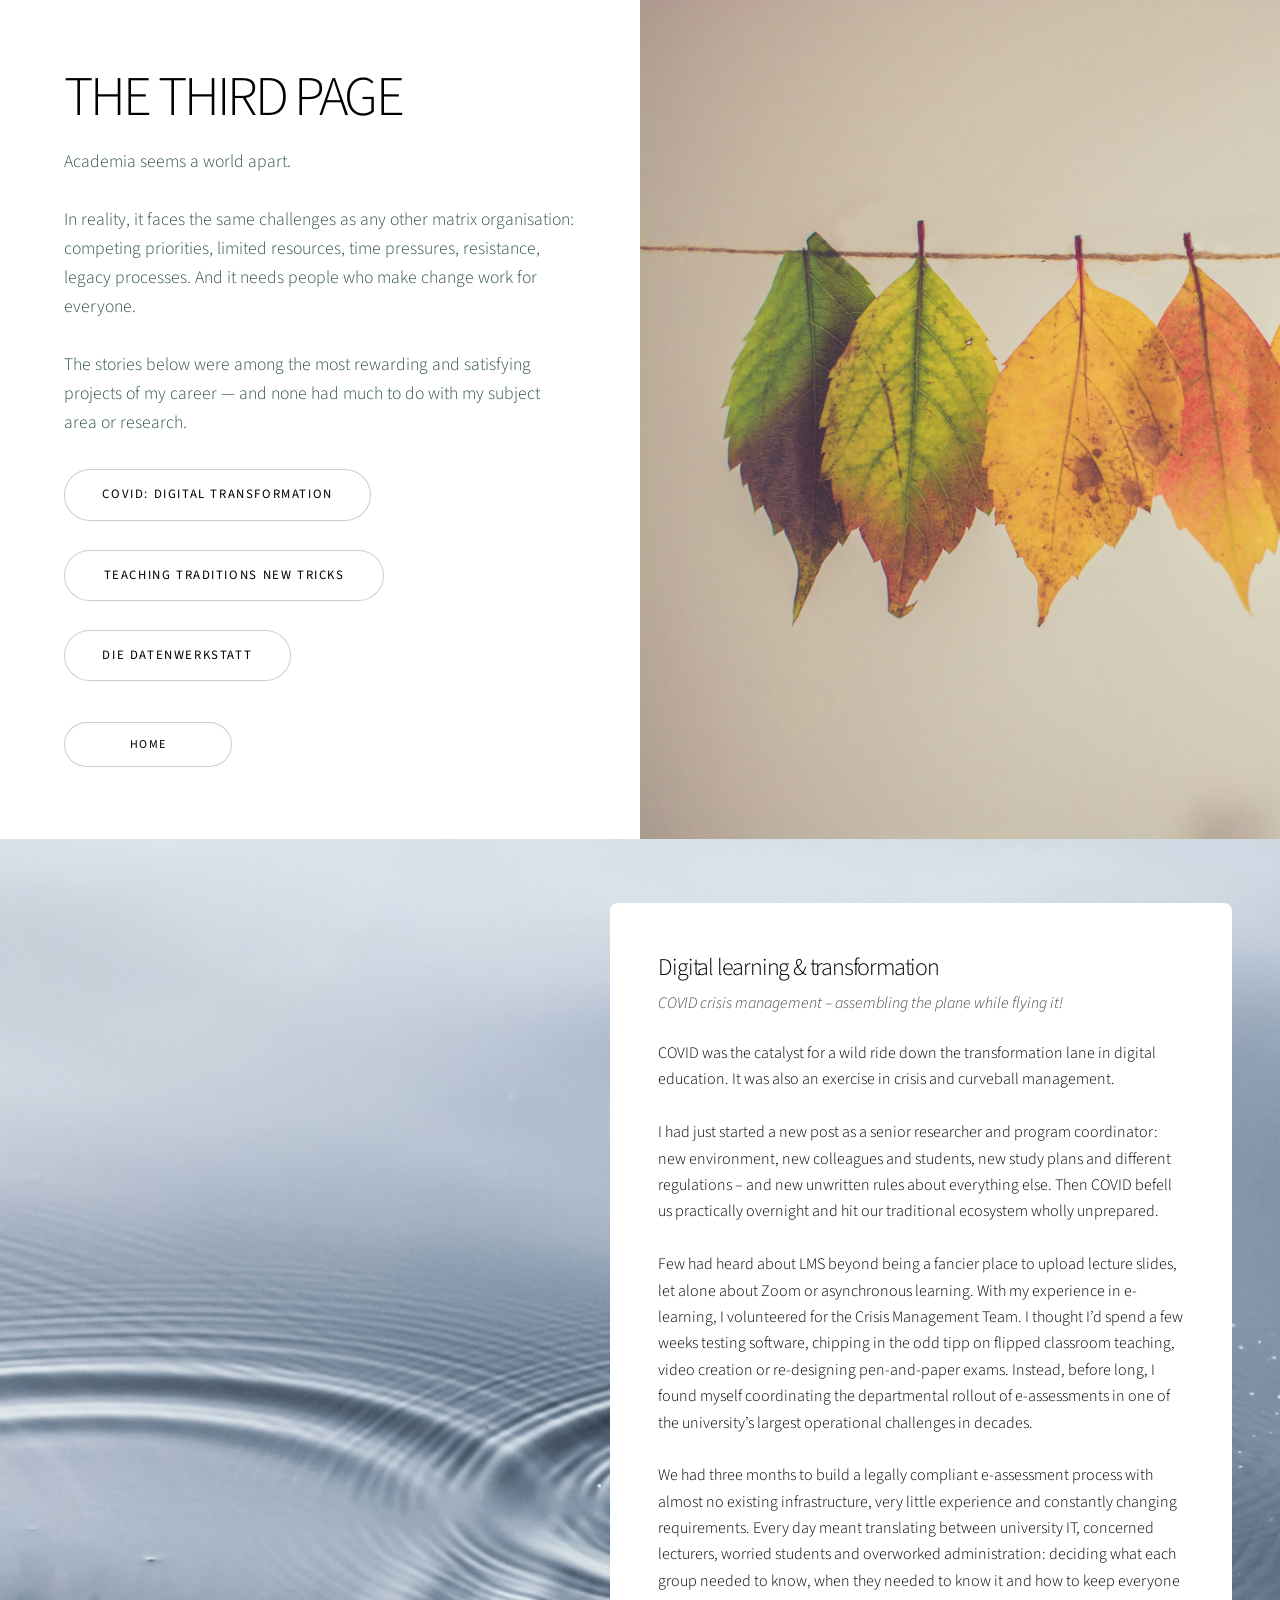
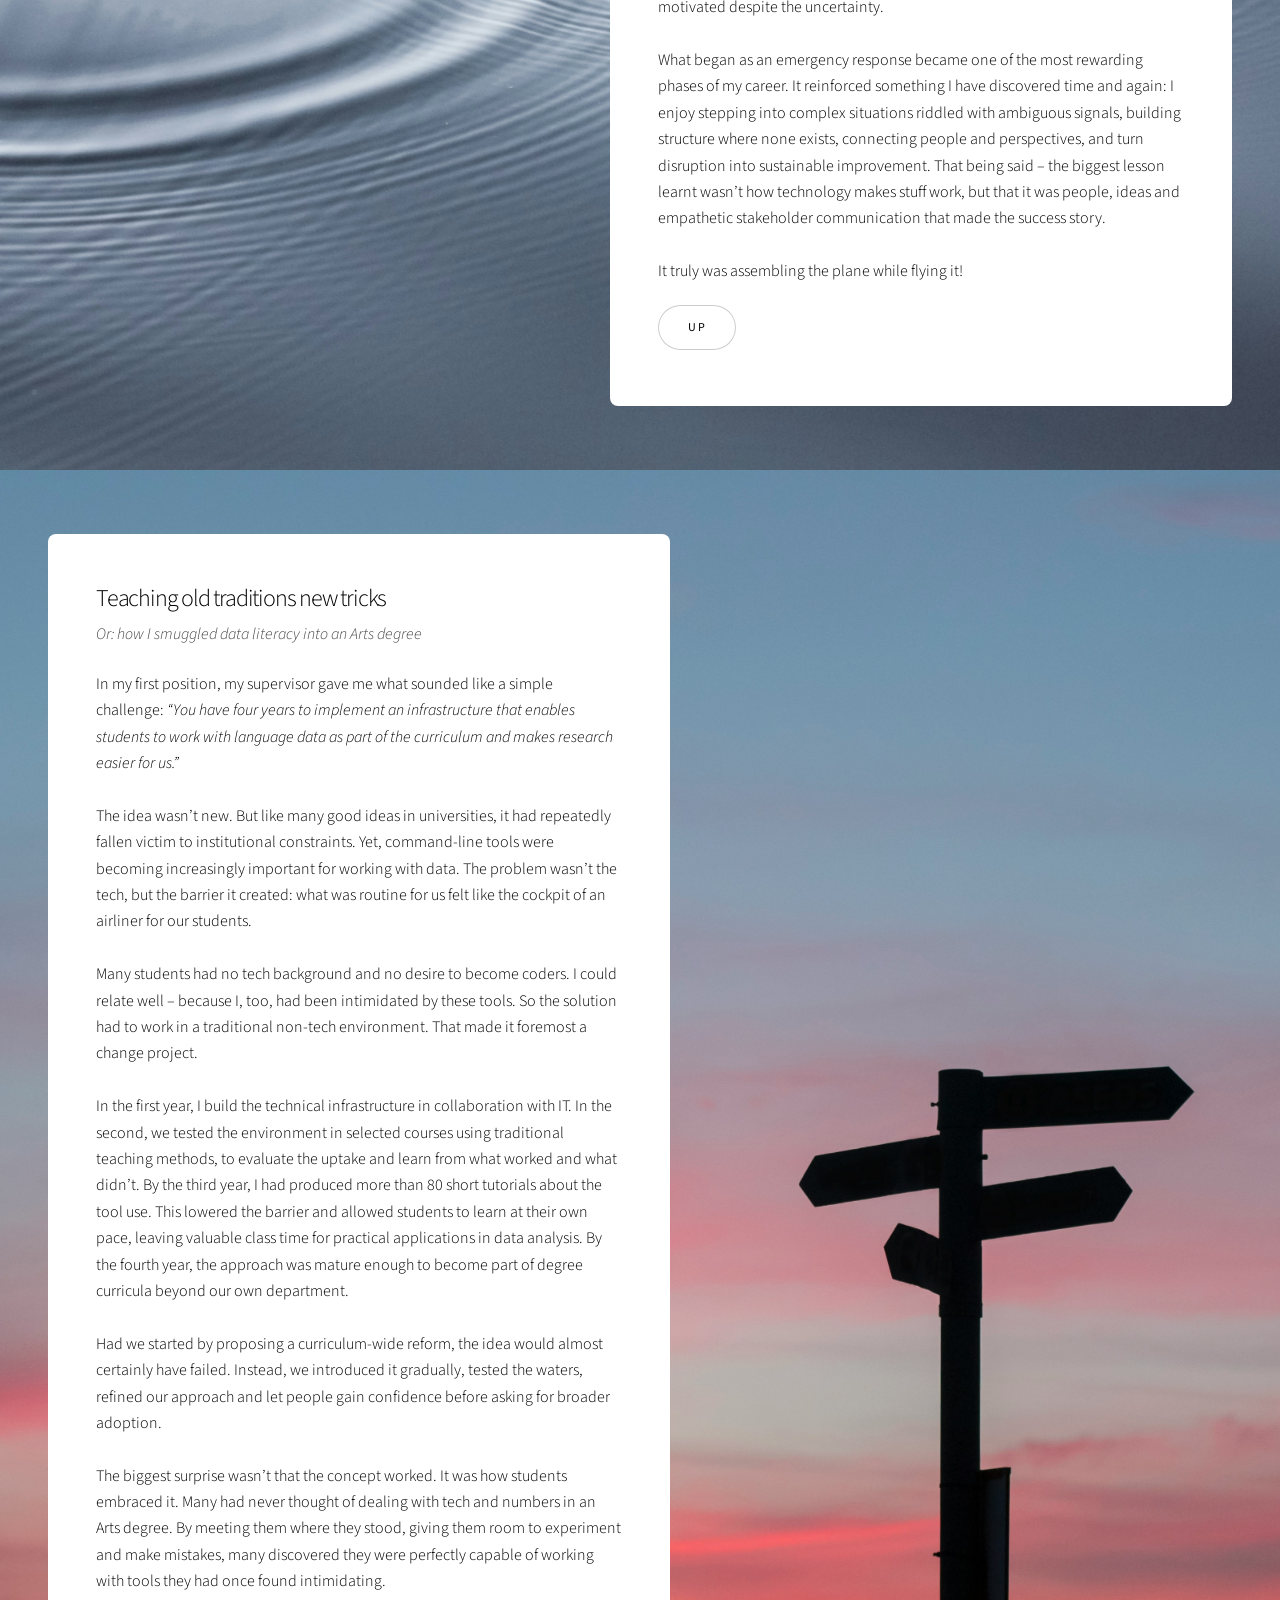
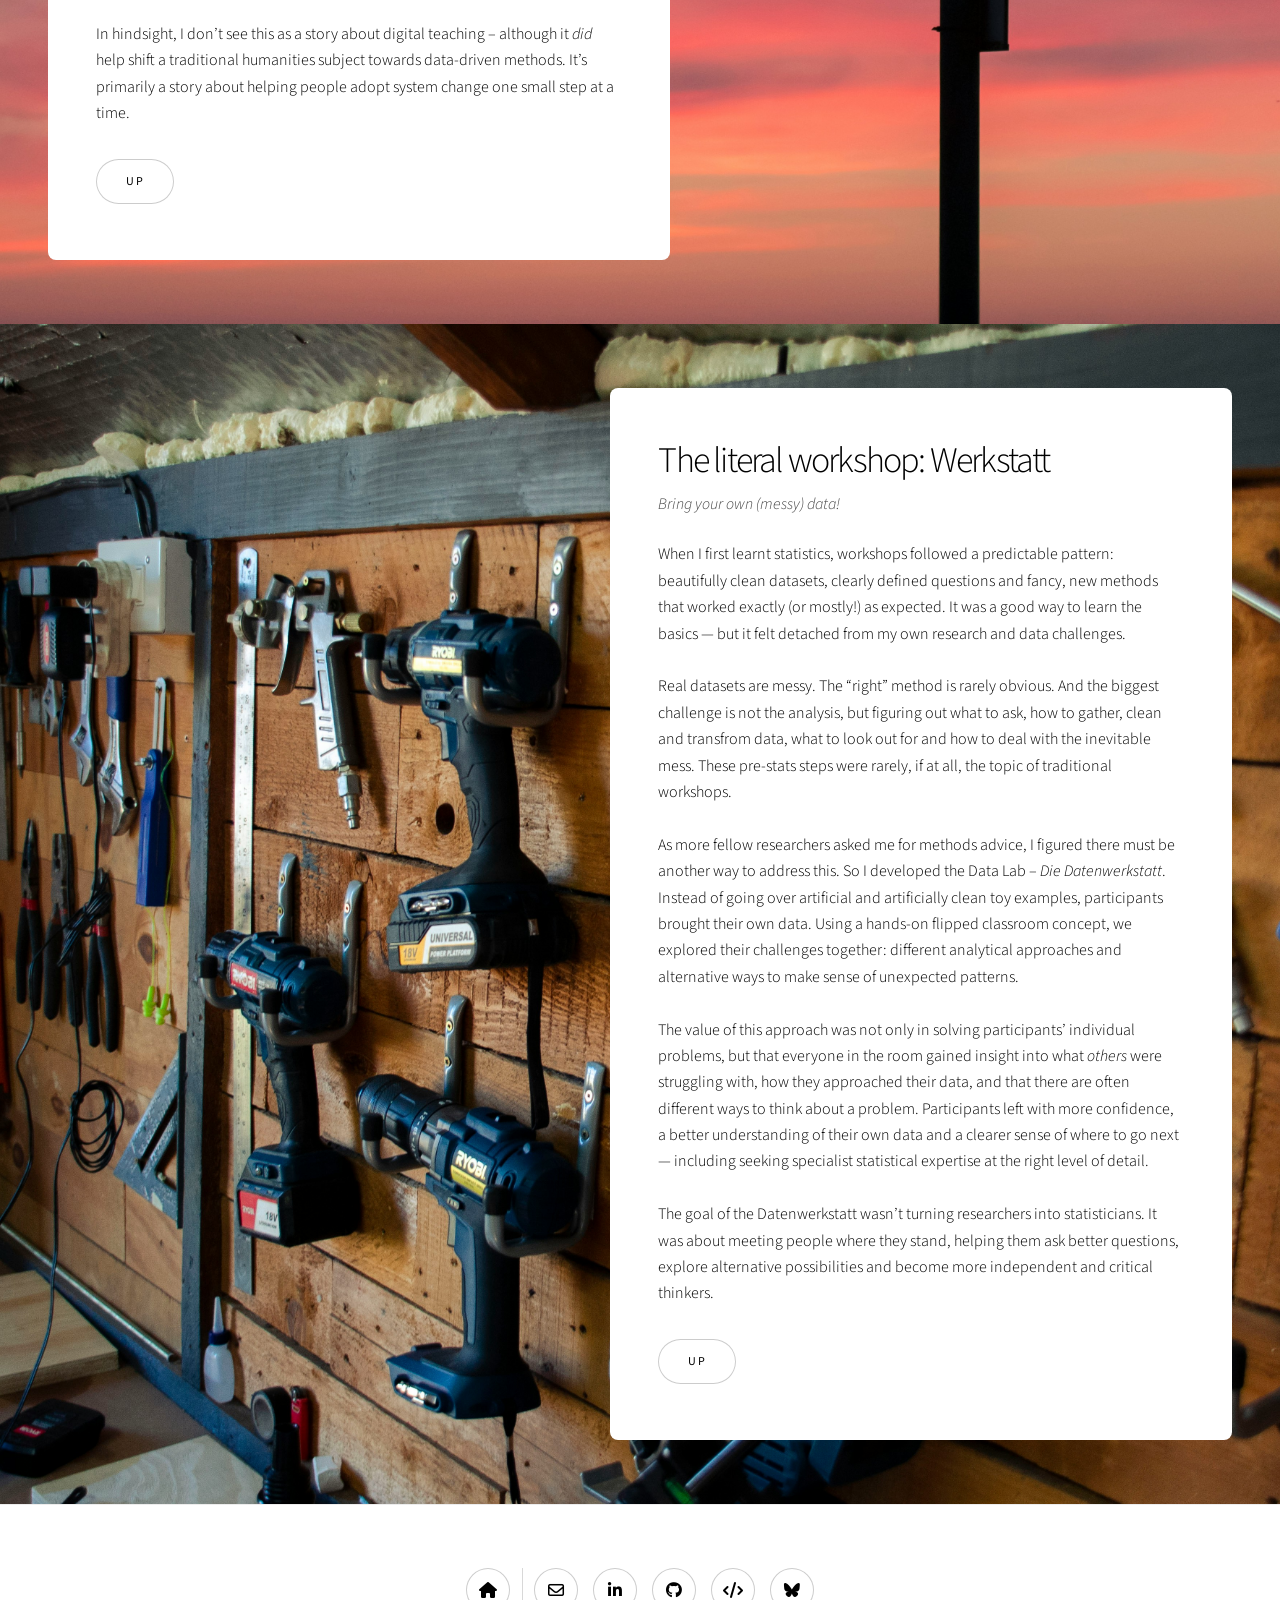
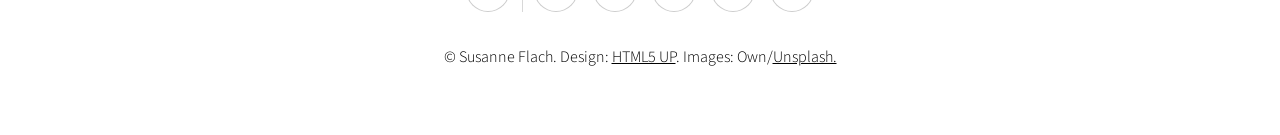
==== commit a44d009f: "Skill section update" ====
--- a/thirdpage.html
+++ b/thirdpage.html
@@ -31,16 +31,16 @@
         class="banner style1 orient-left content-align-left image-position-left normal onload-image-fade-in onload-content-fade-right"
       >
         <div class="content">
-          <h1>WINDS OF CHANGE</h1>
+          <h1>THE THIRD PAGE</h1>
 
           <p class="major">
             Academia seems a world apart.<br /><br />In reality, it faces the
             same challenges as any other matrix organisation: competing
             priorities, limited resources, time pressures, resistance, legacy
-            processes. And it needs people who need to make change work.
+            processes. And it needs people who make change work for everyone.
             <br /><br />The stories below were among the most rewarding and
-            satisfying projects of my career — and neither had much to do with
-            my subject area or research.
+            satisfying projects of my career — and none had much to do with my
+            subject area or research.
           </p>
           <ul class="actions stacked">
             <li>
@@ -96,7 +96,7 @@
             senior researcher and program coordinator: new environment, new
             colleagues and students, new study plans and different regulations –
             and new unwritten rules about everything else. Then COVID befell us
-            practically over night and hit our traditional ecosystem wholly
+            practically overnight and hit our traditional ecosystem wholly
             unprepared.<br /><br />Few had heard about LMS beyond being a
             fancier place to upload lecture slides, let alone about Zoom or
             asynchronous learning. With my experience in e-learning, I
@@ -105,12 +105,12 @@
             classroom teaching, video creation or re-designing pen-and-paper
             exams. Instead, before long, I found myself coordinating the
             departmental rollout of e-assessments in one of the university’s
-            largest operational changes in decades.<br /><br />We had three
+            largest operational challenges in decades.<br /><br />We had three
             months to build a legally compliant e-assessment process with almost
             no existing infrastructure, very little experience and constantly
             changing requirements. Every day meant translating between
-            university IT, panicked lecturers, worried students and overworked
-            administration, deciding what each group needed to know, when they
+            university IT, concerned lecturers, worried students and overworked
+            administration: deciding what each group needed to know, when they
             needed to know it and how to keep everyone motivated despite the
             uncertainty.<br /><br />
             What began as an emergency response became one of the most rewarding
@@ -118,9 +118,9 @@
             and again: I enjoy stepping into complex situations riddled with
             ambiguous signals, building structure where none exists, connecting
             people and perspectives, and turn disruption into sustainable
-            improvement. But the biggest lesson learnt wasn’t how technology
-            makes everything work, but that it was people, ideas and empathetic
-            stakeholder communication that made the success story.<br /><br />It
+            improvement. That being said – the biggest lesson learnt wasn’t how
+            technology makes stuff work, but that it was people, ideas and
+            empathetic stakeholder communication that made the success story.<br /><br />It
             truly was assembling the plane while flying it!
           </p>
 
@@ -160,25 +160,25 @@
             <br /><br />The idea wasn’t new. But like many good ideas in
             universities, it had repeatedly fallen victim to institutional
             constraints. Yet, command-line tools were becoming increasingly
-            important for working with data. The problem wasn’t the technology —
-            it was the barrier it created: what was routine for us felt like the
-            cockpit of an airliner for our students. Many students had no tech
-            background and no desire to become coders. I could relate well –
-            because I, too, had been intimidated by these tools. So the solution
-            had to work in a traditional non-tech environment. That made it
-            foremost a change project than a technology project.<br /><br />The
-            first year was building the technical infrastructure in
-            collaboration with IT. In the second, we tested the environment in
-            selected courses using traditional teaching methods, to evaluate the
-            uptake and learn from what worked and what didn’t. By the third
-            year, I had produced more than 80 short tutorials. This lowered the
-            barrier and allowed students to learn at their own pace, leaving
-            valuable class time for practical applications. By the fourth year,
-            the approach was mature enough to become part of degree curricula
-            beyond our own department. <br /><br />
+            important for working with data. The problem wasn’t the tech, but
+            the barrier it created: what was routine for us felt like the
+            cockpit of an airliner for our students.<br /><br />Many students
+            had no tech background and no desire to become coders. I could
+            relate well – because I, too, had been intimidated by these tools.
+            So the solution had to work in a traditional non-tech environment.
+            That made it foremost a change project.<br /><br />In the first
+            year, I build the technical infrastructure in collaboration with IT.
+            In the second, we tested the environment in selected courses using
+            traditional teaching methods, to evaluate the uptake and learn from
+            what worked and what didn’t. By the third year, I had produced more
+            than 80 short tutorials about the tool use. This lowered the barrier
+            and allowed students to learn at their own pace, leaving valuable
+            class time for practical applications in data analysis. By the
+            fourth year, the approach was mature enough to become part of degree
+            curricula beyond our own department. <br /><br />
             Had we started by proposing a curriculum-wide reform, the idea would
             almost certainly have failed. Instead, we introduced it gradually,
-            tested the waters, refined the approach and let people gain
+            tested the waters, refined our approach and let people gain
             confidence before asking for broader adoption.<br /><br />The
             biggest surprise wasn’t that the concept worked. It was how students
             embraced it. Many had never thought of dealing with tech and numbers
@@ -188,8 +188,8 @@
             intimidating.<br /><br />In hindsight, I don’t see this as a story
             about digital teaching – although it <i>did</i>
             help shift a traditional humanities subject towards data-driven
-            methods. It’s a story about helping people adopt system change — one
-            small step at a time.
+            methods. It’s primarily a story about helping people adopt system
+            change one small step at a time.
           </p>
 
           <ul class="actions stacked">
@@ -219,35 +219,36 @@
           </header>
 
           <p>
-            When I first learnt statistics, workshops followed a familiar
+            When I first learnt statistics, workshops followed a predictable
             pattern: beautifully clean datasets, clearly defined questions and
-            methods that worked exactly (or mostly!) as expected. It was a good
-            way to learn the basics — but it felt detached from my own research
-            and data challenges.
+            fancy, new methods that worked exactly (or mostly!) as expected. It
+            was a good way to learn the basics — but it felt detached from my
+            own research and data challenges.
             <br /><br />
             Real datasets are messy. The “right” method is rarely obvious. And
-            the biggest challenge is not running the analysis, but figuring out
-            what to ask, how to gather, clean and transfrom, what to look out
-            for and how to deal with the mess. These pre-stats steps were rarely
-            the topic of traditional workshops.
+            the biggest challenge is not the analysis, but figuring out what to
+            ask, how to gather, clean and transfrom data, what to look out for
+            and how to deal with the inevitable mess. These pre-stats steps were
+            rarely, if at all, the topic of traditional workshops.
             <br /><br />
             As more fellow researchers asked me for methods advice, I figured
             there must be another way to address this. So I developed the Data
             Lab –
-            <i>Die Datenwerkstatt</i>. Instead of going over artificial toy
-            examples, participants brought their own datasets. Using a hands-on
-            flipped classroom concept, we explored their challenges together:
-            different analytical approaches and alternative ways to make sense
-            of unexpected patterns. <br /><br />
-            The value was not just in solving participants’ individual problems,
-            but that everyone in the room gained insight into what
+            <i>Die Datenwerkstatt</i>. Instead of going over artificial and
+            artificially clean toy examples, participants brought their own
+            data. Using a hands-on flipped classroom concept, we explored their
+            challenges together: different analytical approaches and alternative
+            ways to make sense of unexpected patterns. <br /><br />
+            The value of this approach was not only in solving participants’
+            individual problems, but that everyone in the room gained insight
+            into what
             <i>others</i> were struggling with, how they approached their data,
             and that there are often different ways to think about a problem.
             Participants left with more confidence, a better understanding of
-            their own data and a clear sense of where to go next — including
+            their own data and a clearer sense of where to go next — including
             seeking specialist statistical expertise at the right level of
             detail. <br /><br />
-            The Datenwerkstatt wasn’t about turning researchers into
+            The goal of the Datenwerkstatt wasn’t turning researchers into
             statisticians. It was about meeting people where they stand, helping
             them ask better questions, explore alternative possibilities and
             become more independent and critical thinkers.
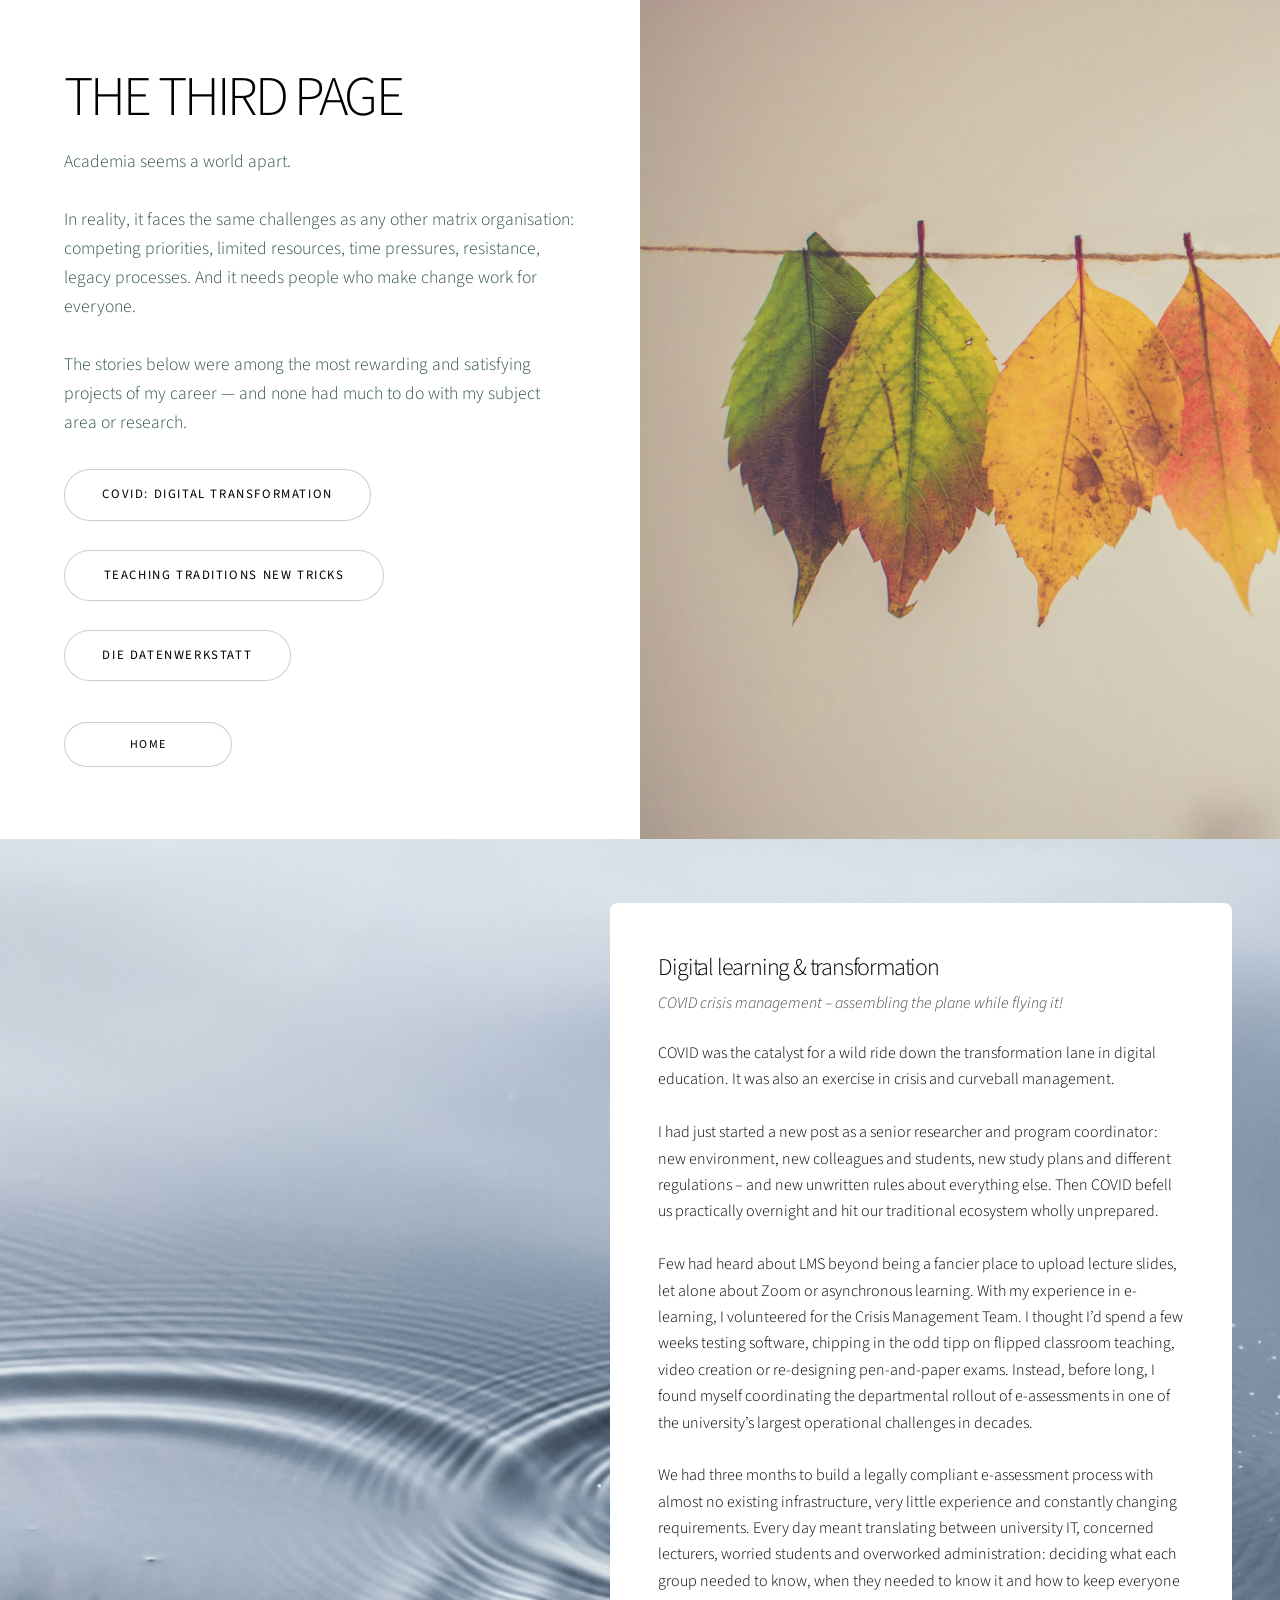
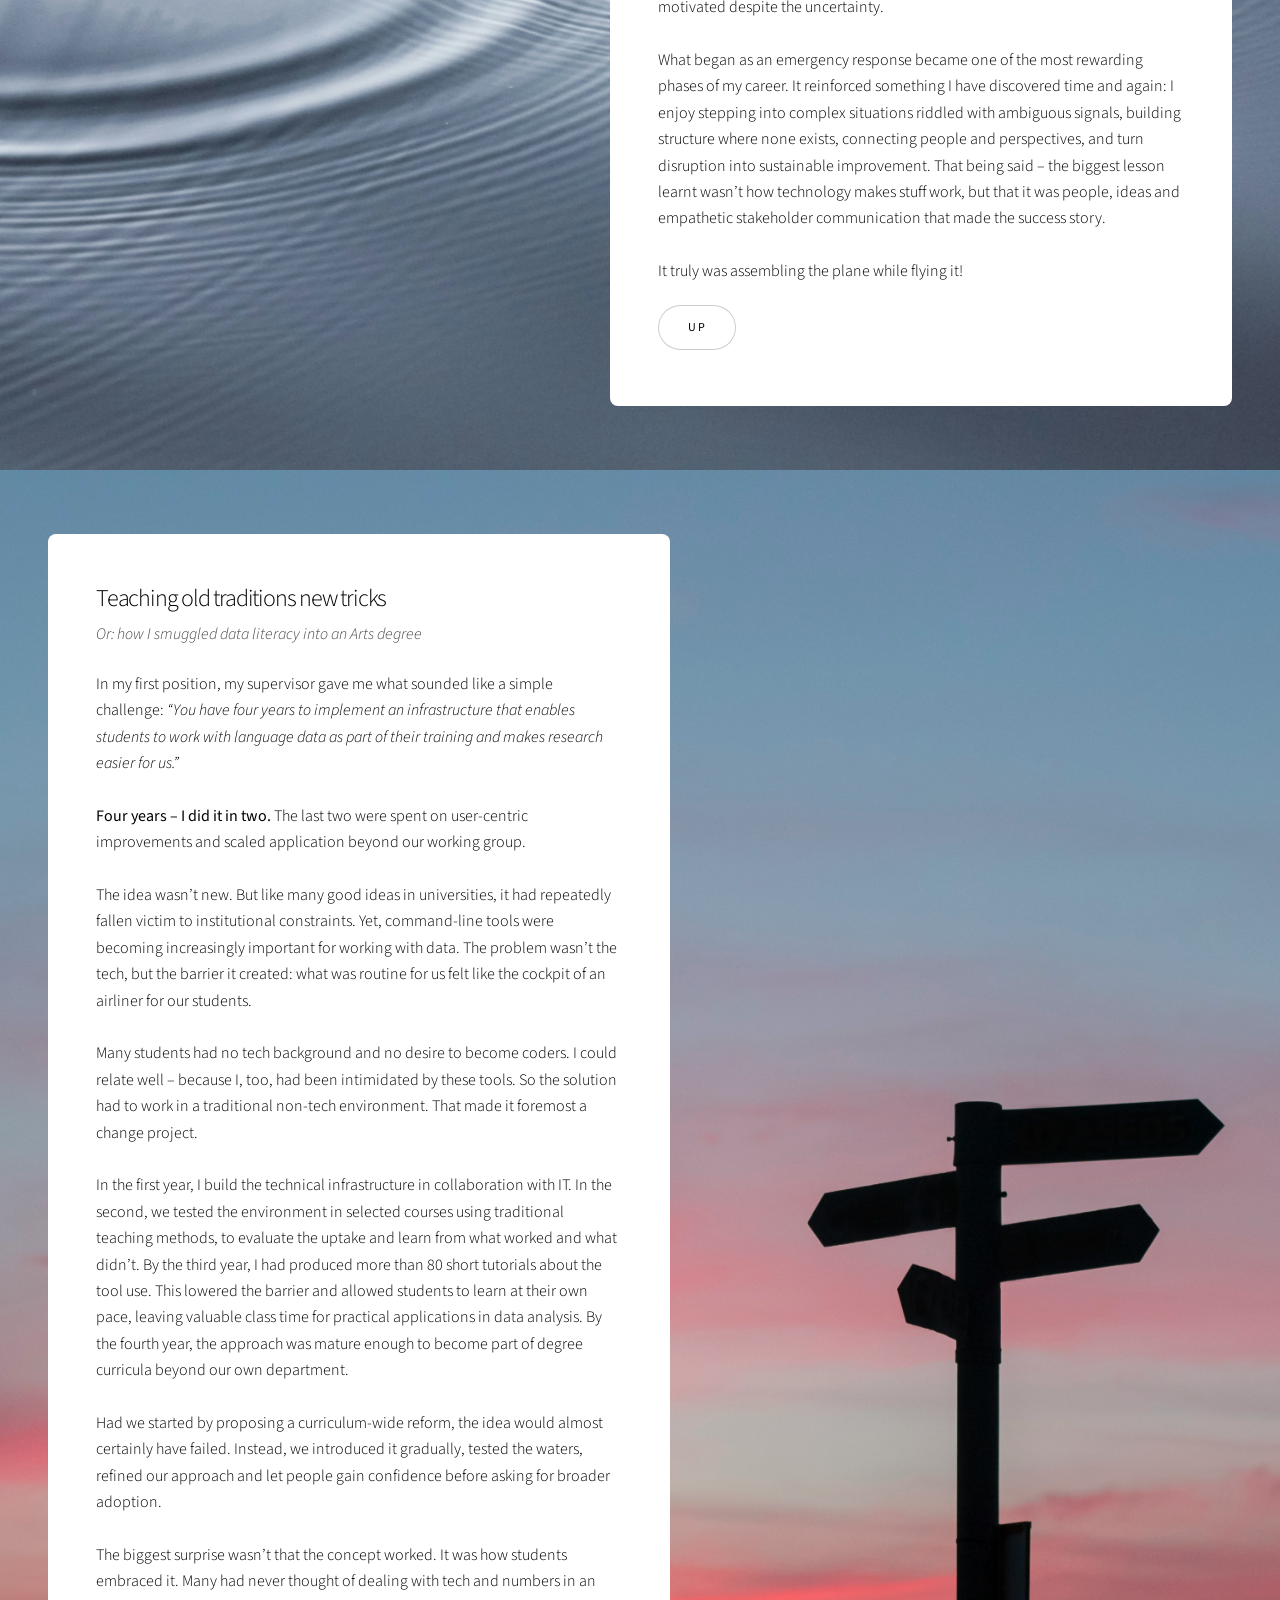
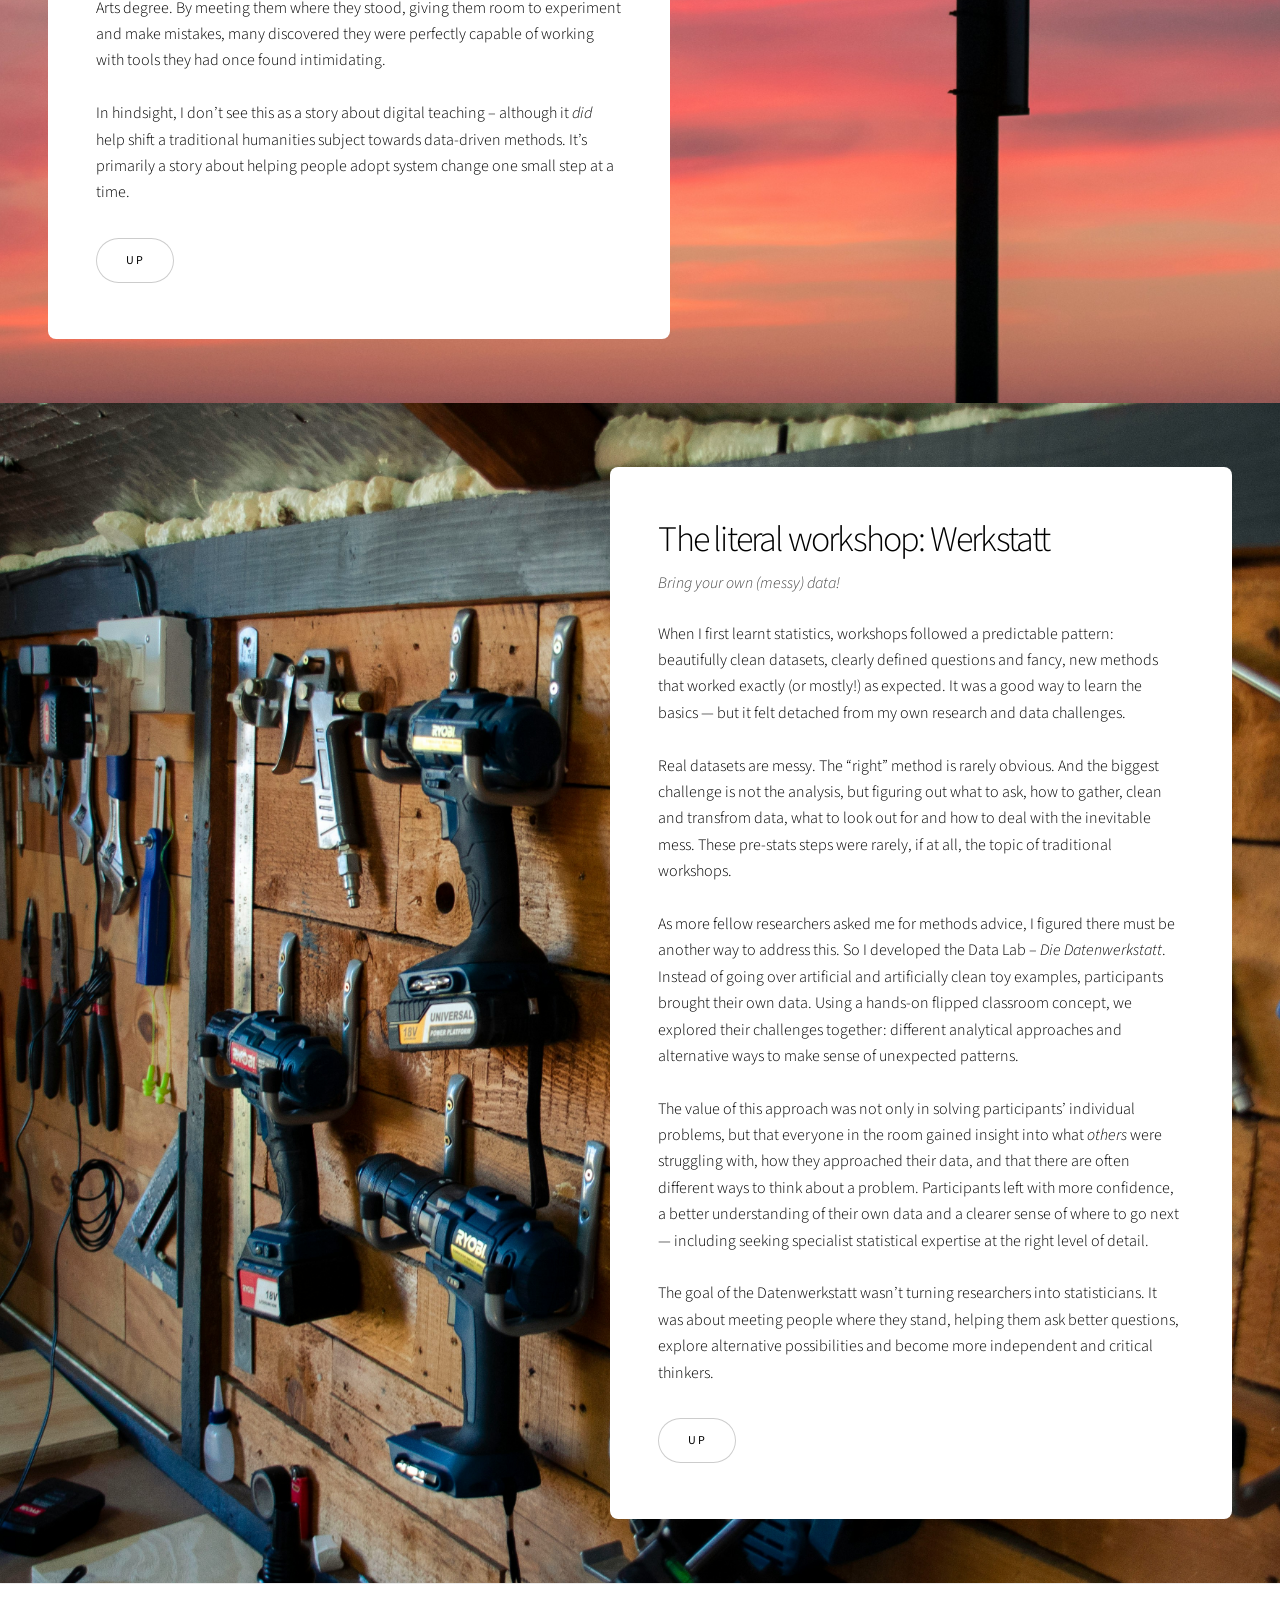
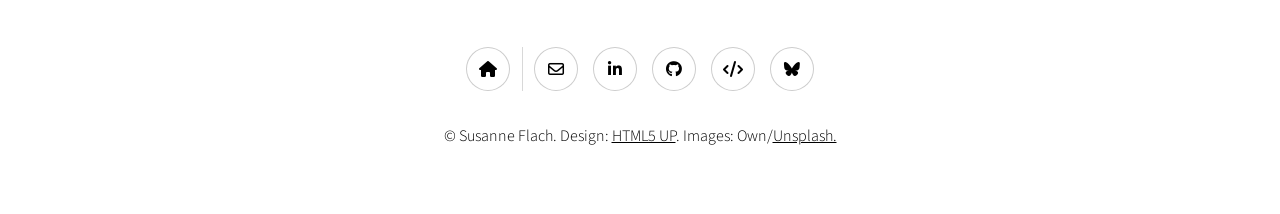
==== commit 3dfc37c0: "role updates" ====
--- a/thirdpage.html
+++ b/thirdpage.html
@@ -154,28 +154,32 @@
             simple challenge:
             <i
               >“You have four years to implement an infrastructure that enables
-              students to work with language data as part of the curriculum and
+              students to work with language data as part of their training and
               makes research easier for us.”</i
             >
-            <br /><br />The idea wasn’t new. But like many good ideas in
-            universities, it had repeatedly fallen victim to institutional
-            constraints. Yet, command-line tools were becoming increasingly
-            important for working with data. The problem wasn’t the tech, but
-            the barrier it created: what was routine for us felt like the
-            cockpit of an airliner for our students.<br /><br />Many students
-            had no tech background and no desire to become coders. I could
-            relate well – because I, too, had been intimidated by these tools.
-            So the solution had to work in a traditional non-tech environment.
-            That made it foremost a change project.<br /><br />In the first
-            year, I build the technical infrastructure in collaboration with IT.
-            In the second, we tested the environment in selected courses using
-            traditional teaching methods, to evaluate the uptake and learn from
-            what worked and what didn’t. By the third year, I had produced more
-            than 80 short tutorials about the tool use. This lowered the barrier
-            and allowed students to learn at their own pace, leaving valuable
-            class time for practical applications in data analysis. By the
-            fourth year, the approach was mature enough to become part of degree
-            curricula beyond our own department. <br /><br />
+            <br /><br />
+            <strong>Four years – I did it in two.</strong> The last two were
+            spent on user-centric improvements and scaled application beyond our
+            working group. <br /><br />
+            The idea wasn’t new. But like many good ideas in universities, it
+            had repeatedly fallen victim to institutional constraints. Yet,
+            command-line tools were becoming increasingly important for working
+            with data. The problem wasn’t the tech, but the barrier it created:
+            what was routine for us felt like the cockpit of an airliner for our
+            students.<br /><br />Many students had no tech background and no
+            desire to become coders. I could relate well – because I, too, had
+            been intimidated by these tools. So the solution had to work in a
+            traditional non-tech environment. That made it foremost a change
+            project.<br /><br />In the first year, I build the technical
+            infrastructure in collaboration with IT. In the second, we tested
+            the environment in selected courses using traditional teaching
+            methods, to evaluate the uptake and learn from what worked and what
+            didn’t. By the third year, I had produced more than 80 short
+            tutorials about the tool use. This lowered the barrier and allowed
+            students to learn at their own pace, leaving valuable class time for
+            practical applications in data analysis. By the fourth year, the
+            approach was mature enough to become part of degree curricula beyond
+            our own department. <br /><br />
             Had we started by proposing a curriculum-wide reform, the idea would
             almost certainly have failed. Instead, we introduced it gradually,
             tested the waters, refined our approach and let people gain
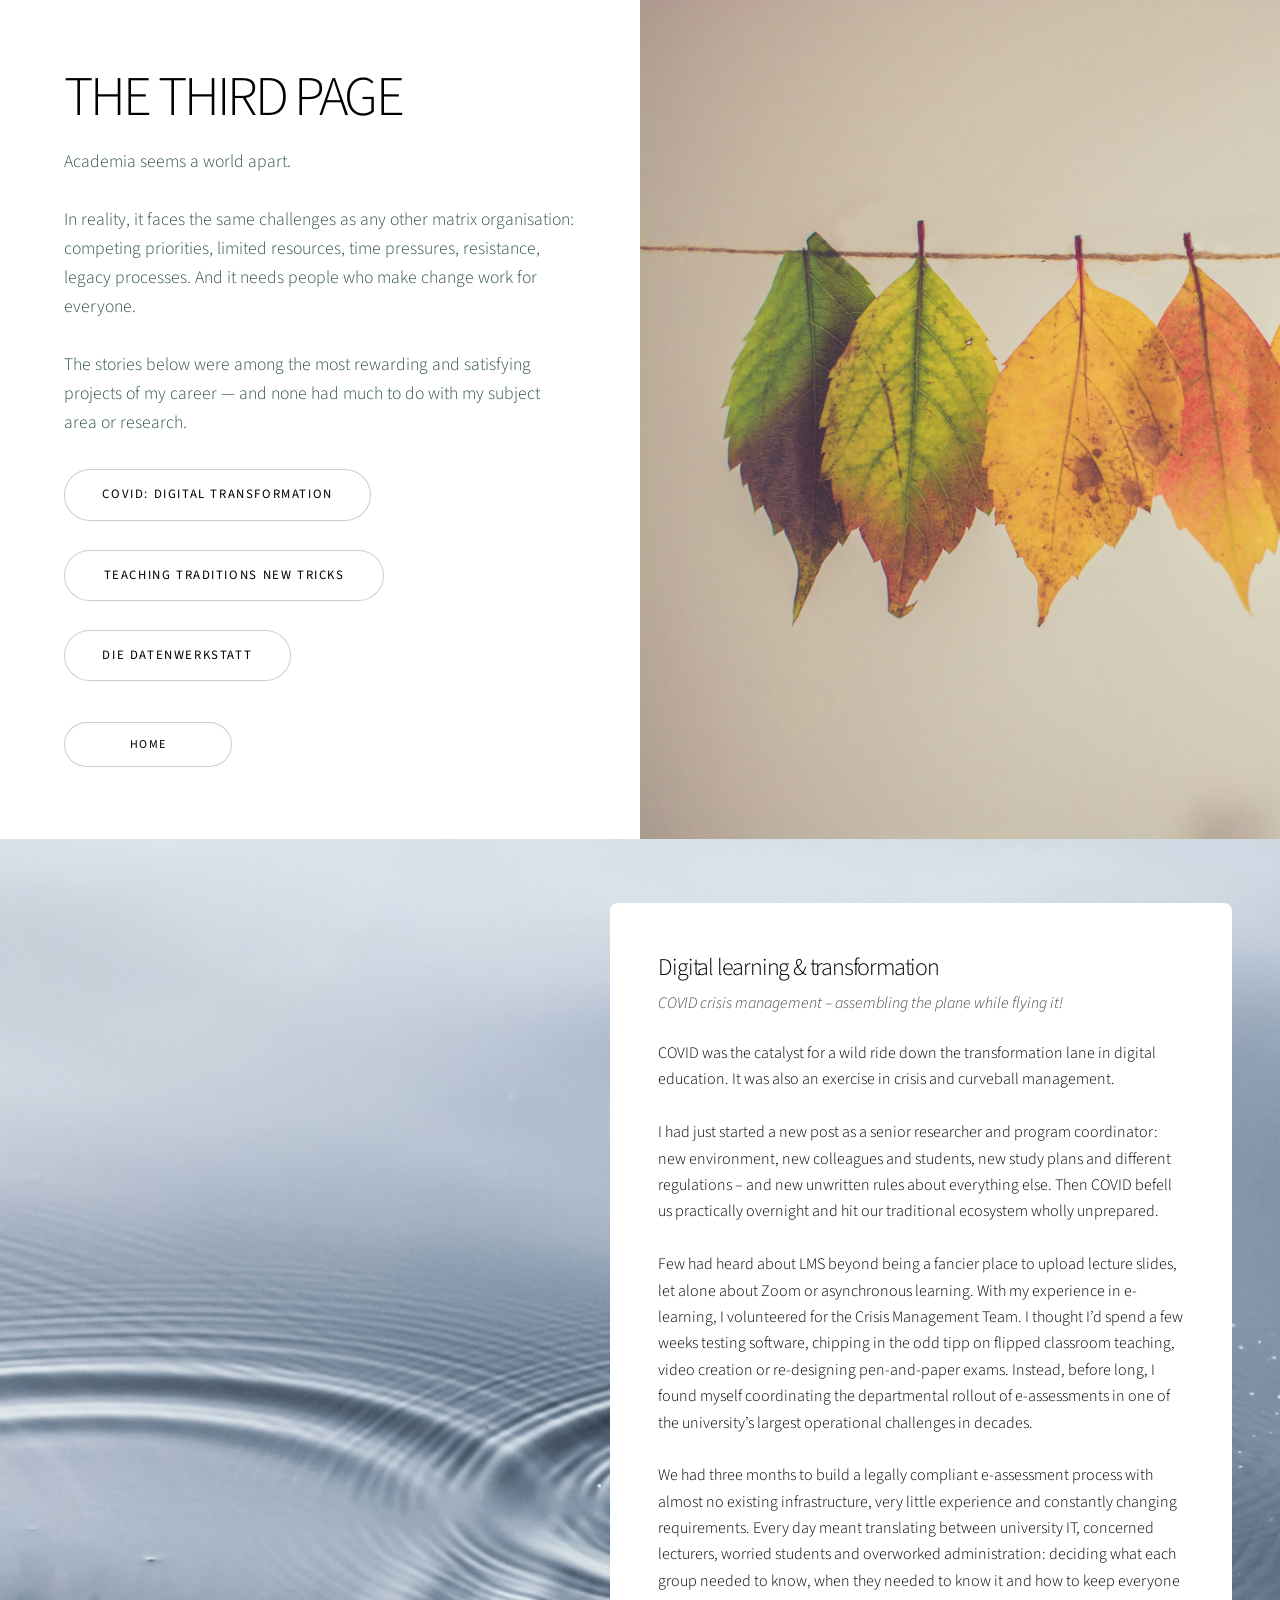
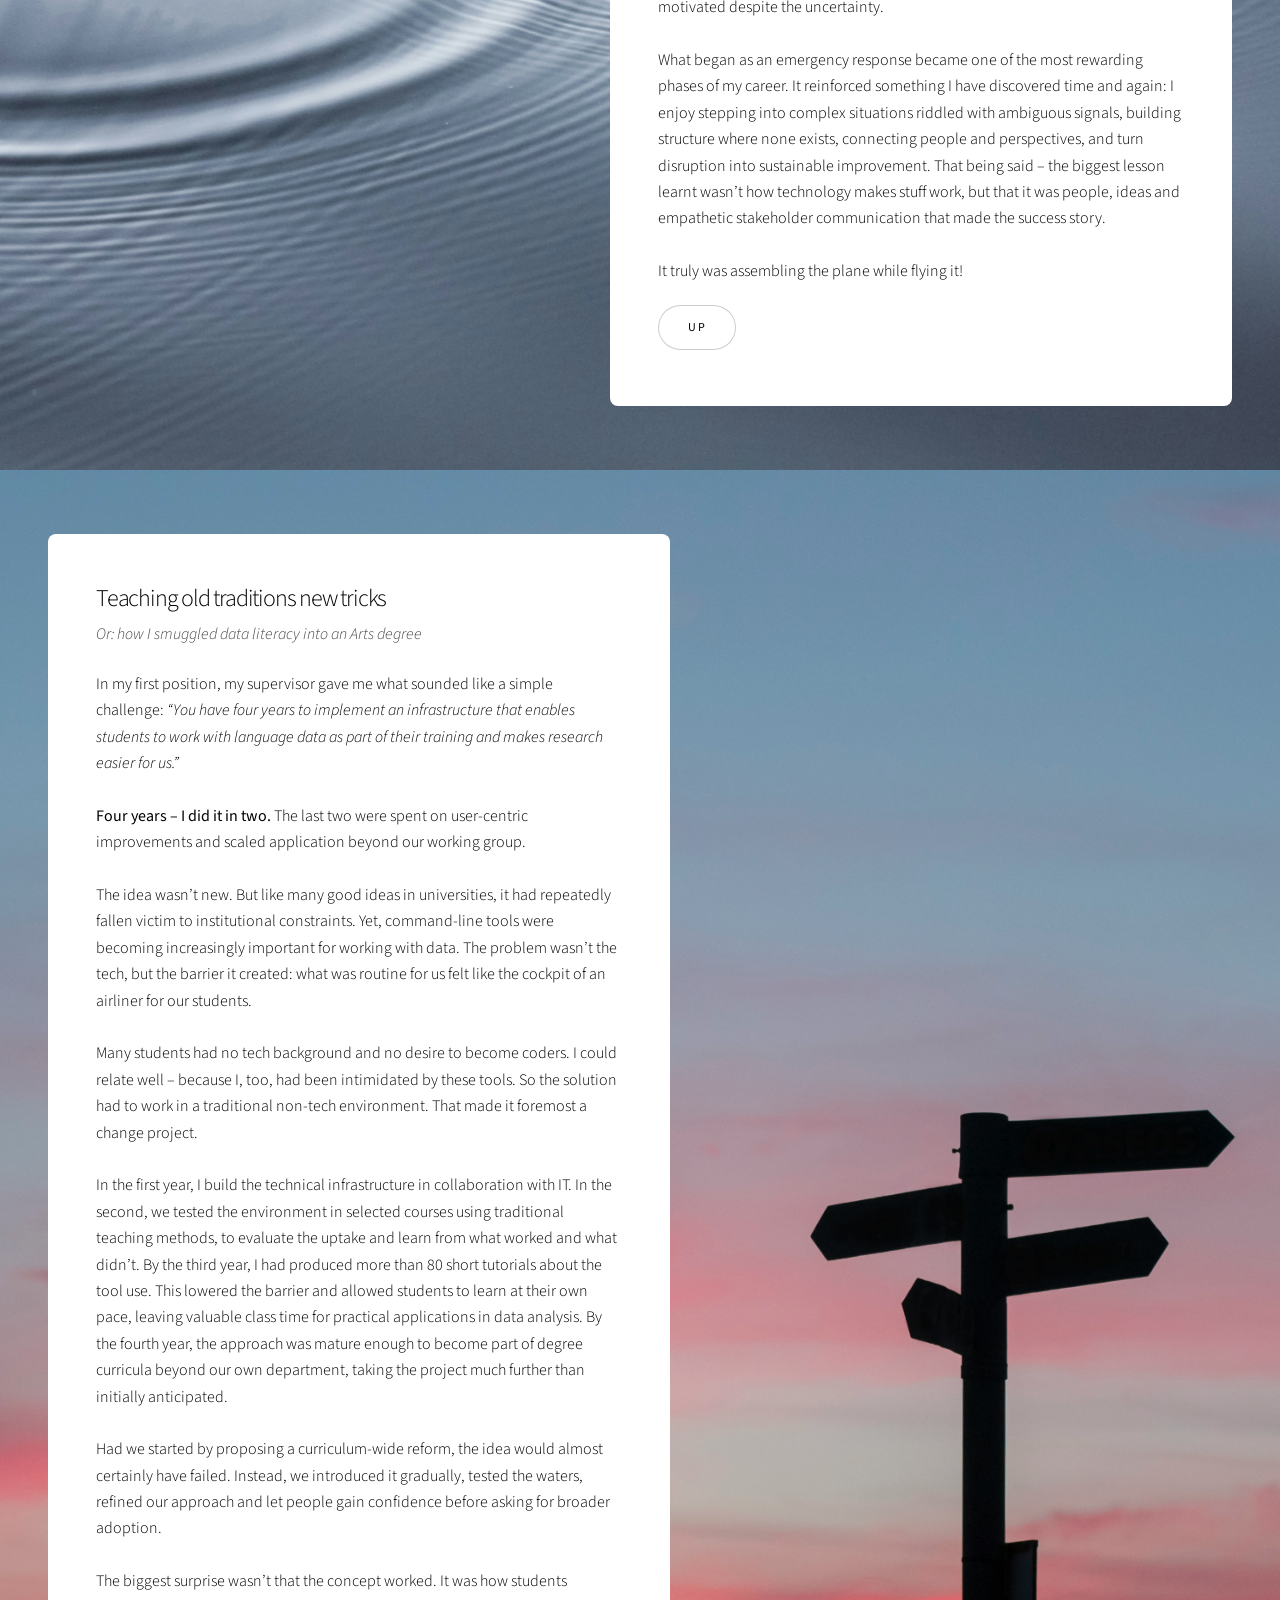
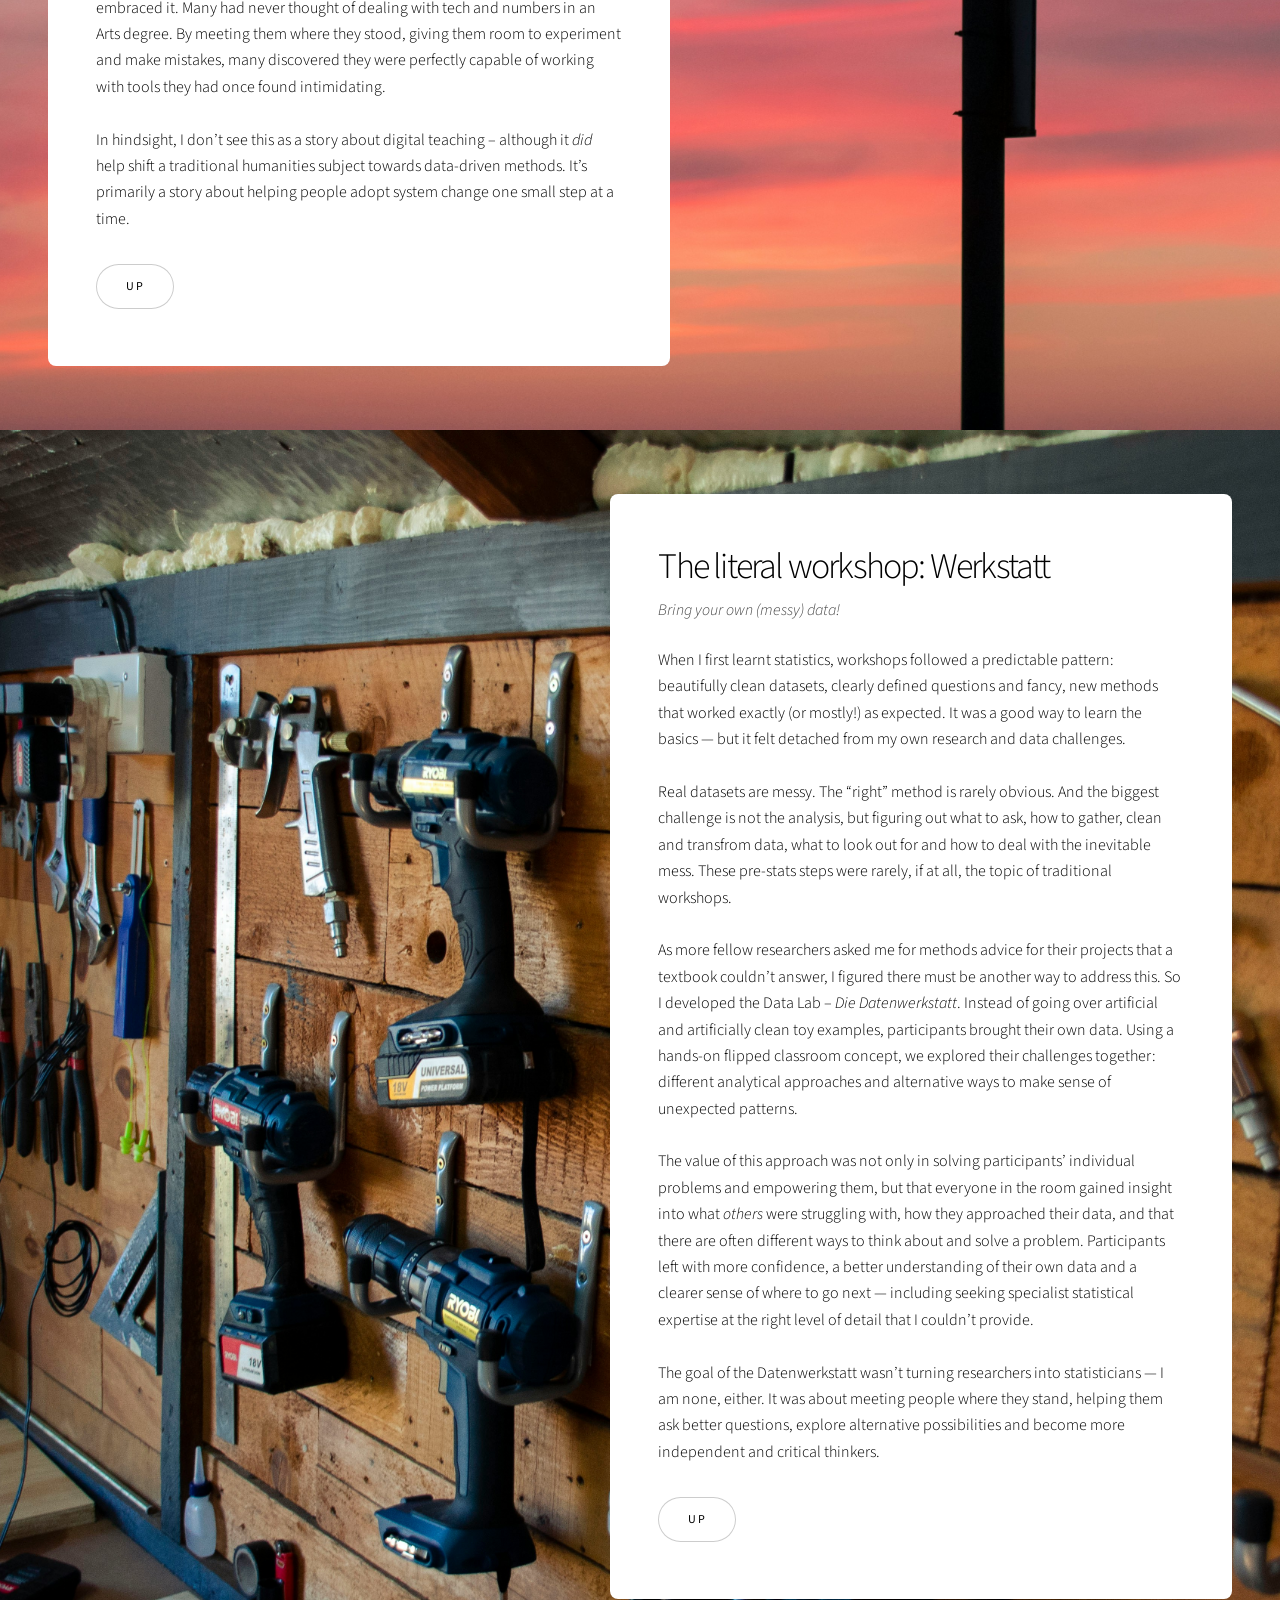
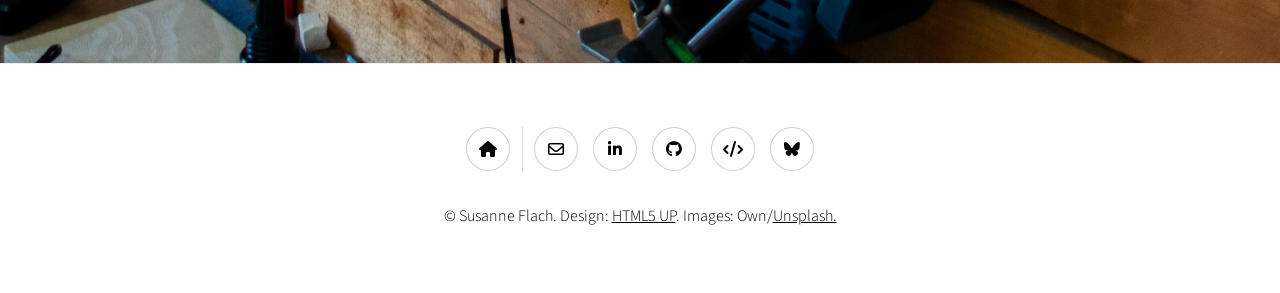
==== commit 2e29d782: "Update qualifications" ====
--- a/thirdpage.html
+++ b/thirdpage.html
@@ -179,7 +179,8 @@
             students to learn at their own pace, leaving valuable class time for
             practical applications in data analysis. By the fourth year, the
             approach was mature enough to become part of degree curricula beyond
-            our own department. <br /><br />
+            our own department, taking the project much further than initially
+            anticipated. <br /><br />
             Had we started by proposing a curriculum-wide reform, the idea would
             almost certainly have failed. Instead, we introduced it gradually,
             tested the waters, refined our approach and let people gain
@@ -235,27 +236,27 @@
             and how to deal with the inevitable mess. These pre-stats steps were
             rarely, if at all, the topic of traditional workshops.
             <br /><br />
-            As more fellow researchers asked me for methods advice, I figured
-            there must be another way to address this. So I developed the Data
-            Lab –
+            As more fellow researchers asked me for methods advice for their
+            projects that a textbook couldn’t answer, I figured there must be
+            another way to address this. So I developed the Data Lab –
             <i>Die Datenwerkstatt</i>. Instead of going over artificial and
             artificially clean toy examples, participants brought their own
             data. Using a hands-on flipped classroom concept, we explored their
             challenges together: different analytical approaches and alternative
             ways to make sense of unexpected patterns. <br /><br />
             The value of this approach was not only in solving participants’
-            individual problems, but that everyone in the room gained insight
-            into what
+            individual problems and empowering them, but that everyone in the
+            room gained insight into what
             <i>others</i> were struggling with, how they approached their data,
-            and that there are often different ways to think about a problem.
-            Participants left with more confidence, a better understanding of
-            their own data and a clearer sense of where to go next — including
-            seeking specialist statistical expertise at the right level of
-            detail. <br /><br />
+            and that there are often different ways to think about and solve a
+            problem. Participants left with more confidence, a better
+            understanding of their own data and a clearer sense of where to go
+            next — including seeking specialist statistical expertise at the
+            right level of detail that I couldn’t provide. <br /><br />
             The goal of the Datenwerkstatt wasn’t turning researchers into
-            statisticians. It was about meeting people where they stand, helping
-            them ask better questions, explore alternative possibilities and
-            become more independent and critical thinkers.
+            statisticians — I am none, either. It was about meeting people where
+            they stand, helping them ask better questions, explore alternative
+            possibilities and become more independent and critical thinkers.
           </p>
           <ul class="actions stacked">
             <li>
